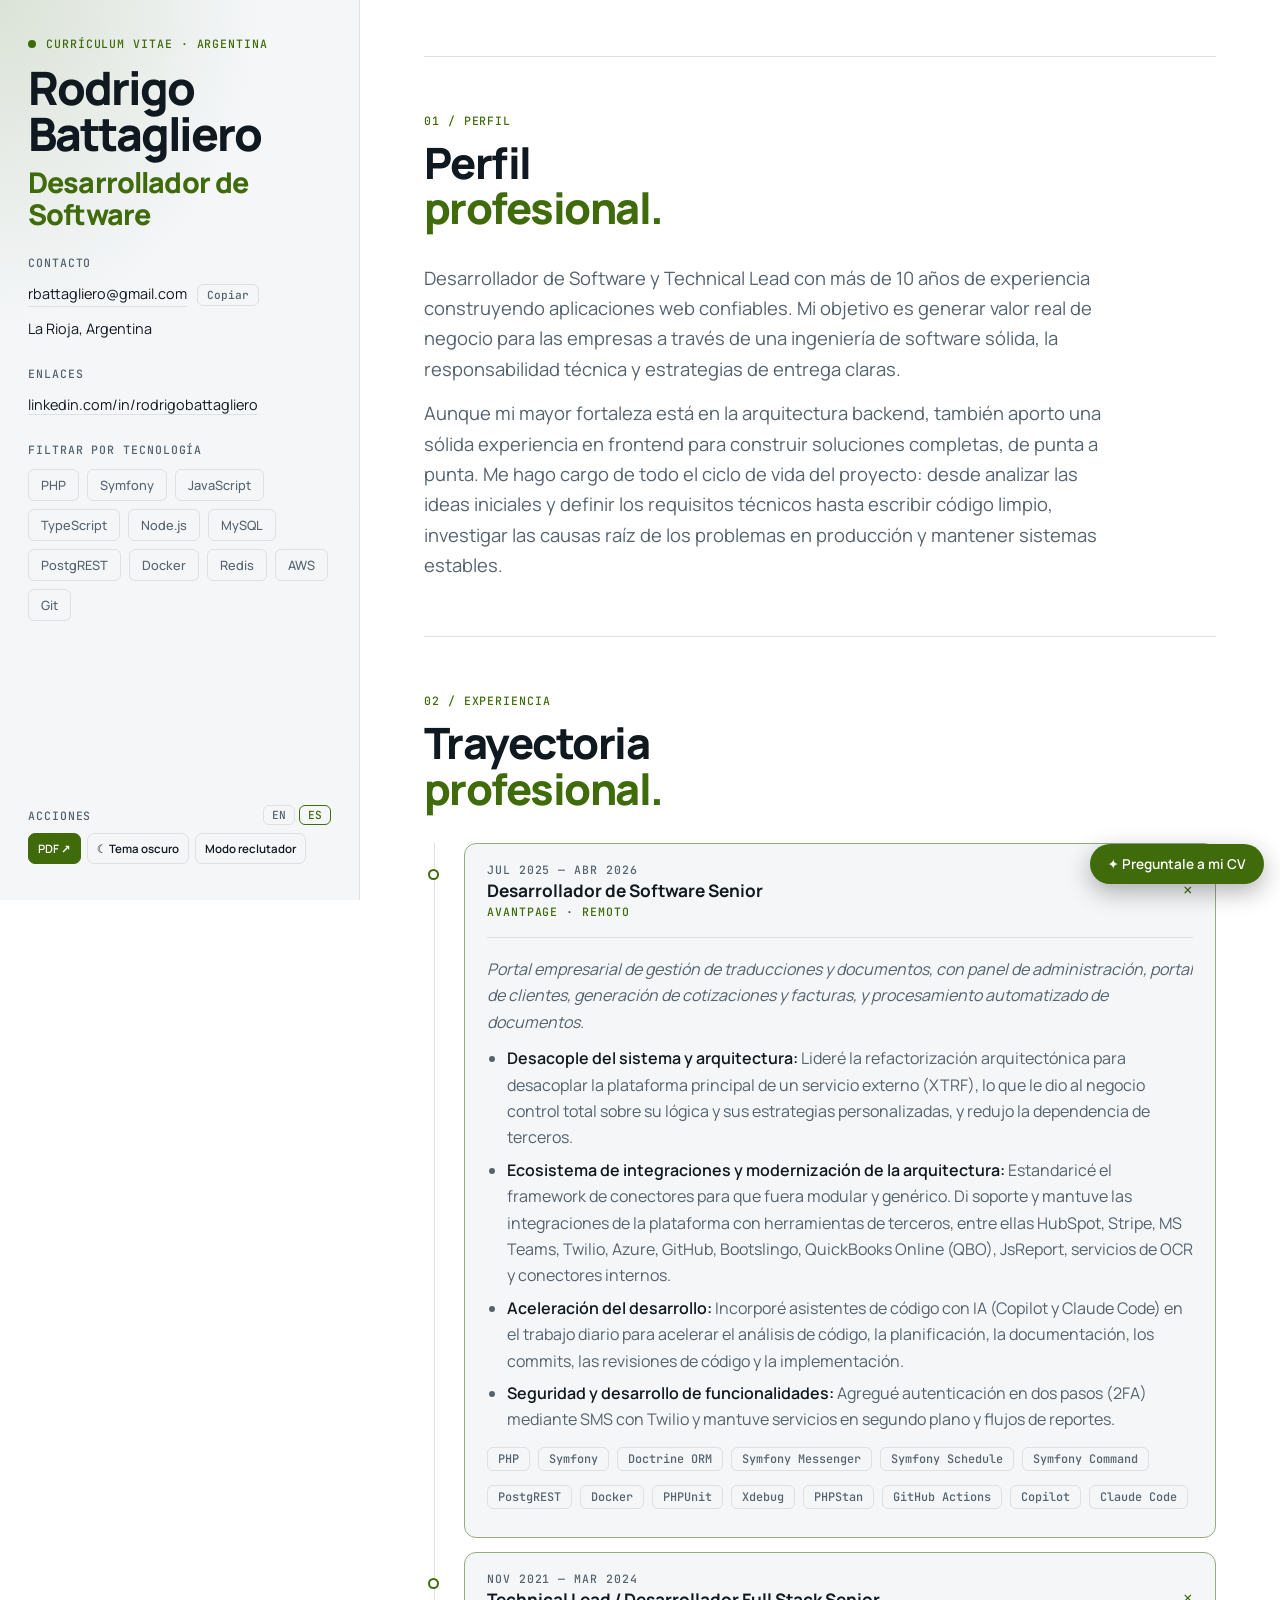
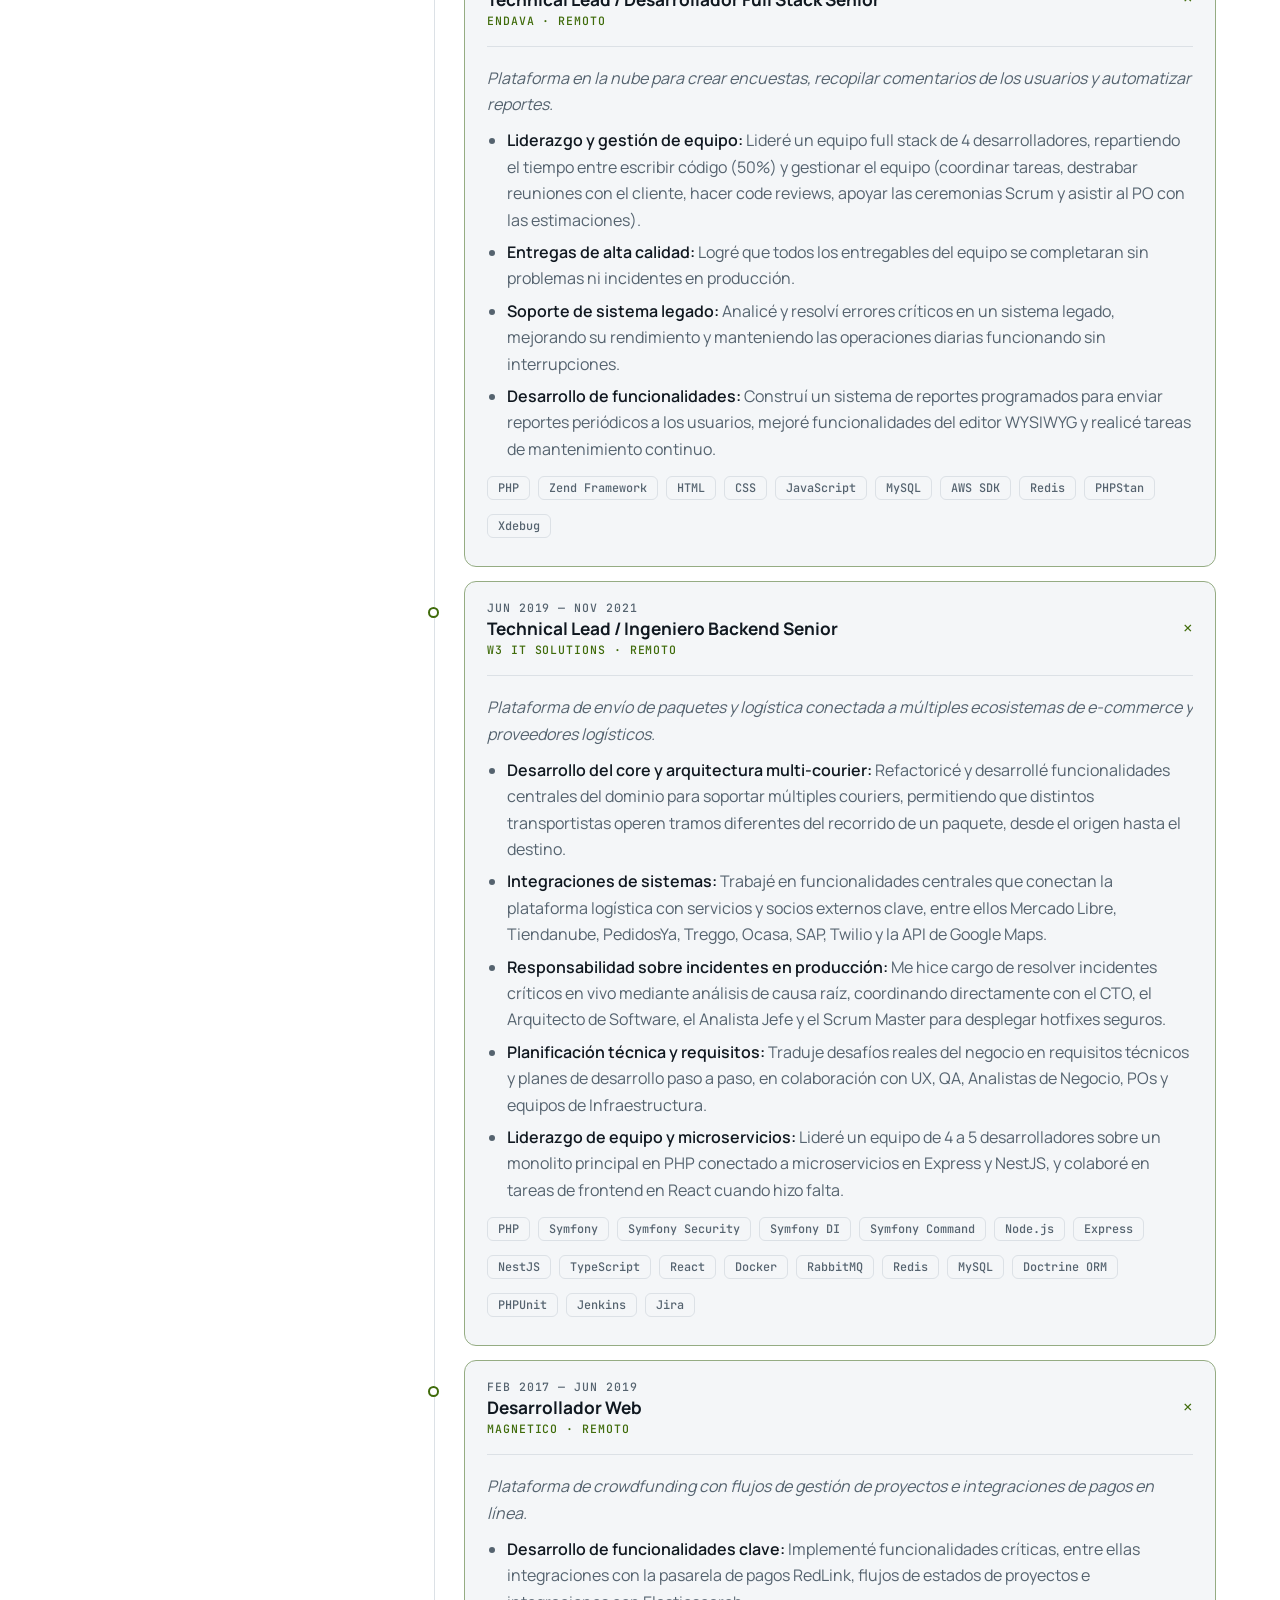
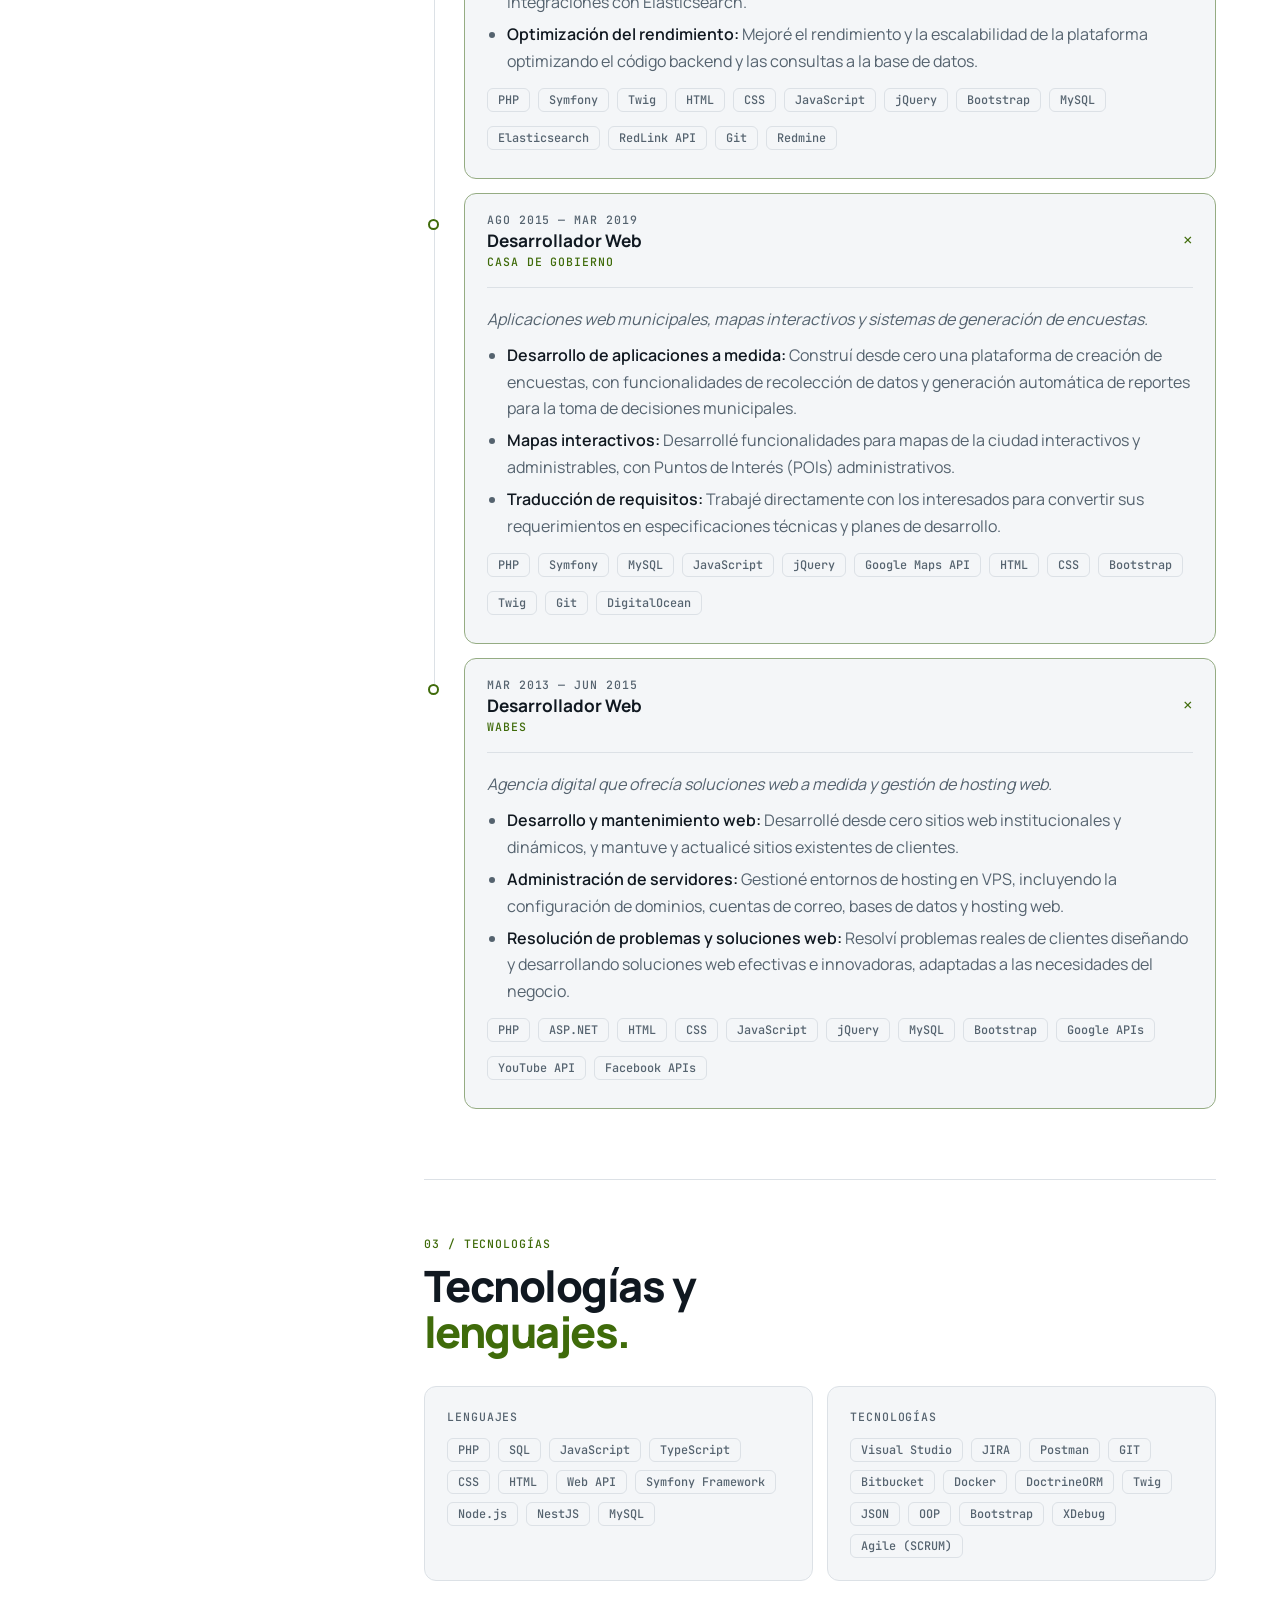
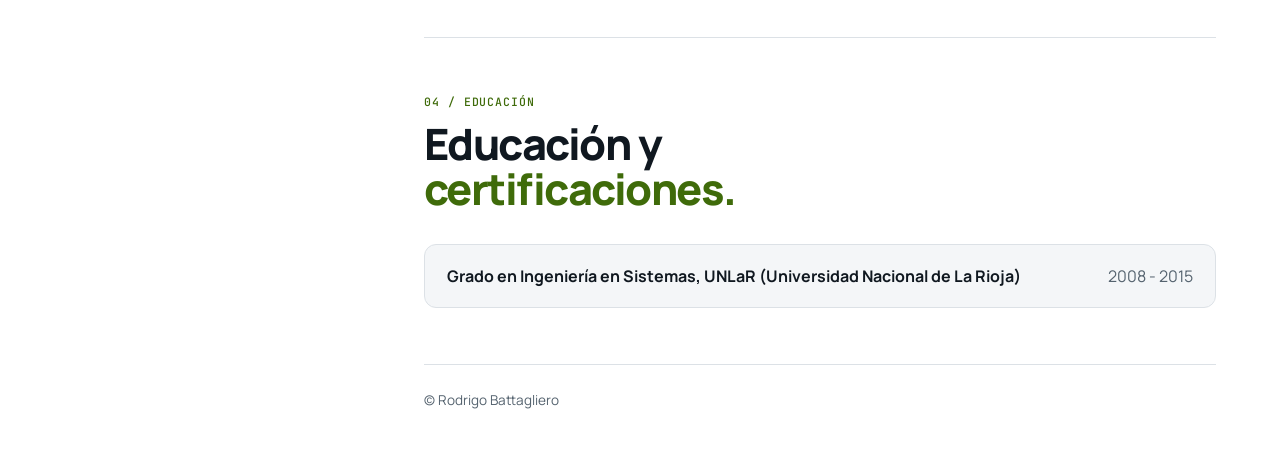
==== public/es/index.html @ 8eabfc1e "Initial commit" ====
<!DOCTYPE html>
<html lang="es">
<head>
<meta charset="utf-8">
<meta name="viewport" content="width=device-width, initial-scale=1, viewport-fit=cover">
<link rel="preconnect" href="https://fonts.googleapis.com">
<link href="https://fonts.googleapis.com/css2?family=JetBrains+Mono:wght@400;500&family=Manrope:wght@400;500;600;800&display=swap" rel="stylesheet">
<title>Rodrigo Battagliero · Desarrollador de Software (PHP / Symfony)</title>
<meta name="description" content="Rodrigo Battagliero, desarrollador de software de La Rioja, Argentina, con más de 10 años de experiencia en desarrollo web. PHP, Symfony, liderazgo técnico y metodologías ágiles.">
<meta name="keywords" content="Rodrigo Battagliero, desarrollador de software, technical lead, PHP, Symfony, Doctrine, Node.js, TypeScript, React, Docker, backend, desarrollo web, Scrum, La Rioja, Argentina, currículum, CV">
<meta name="author" content="Rodrigo Battagliero">
<meta name="robots" content="index, follow, max-snippet:-1, max-image-preview:large, max-video-preview:-1">
<meta name="theme-color" content="#0E161C">
<link rel="canonical" href="https://TU-DOMINIO/es/">
<link rel="alternate" hreflang="en" href="https://TU-DOMINIO/">
<link rel="alternate" hreflang="es" href="https://TU-DOMINIO/es/">
<link rel="alternate" hreflang="x-default" href="https://TU-DOMINIO/">
<meta property="og:type" content="profile">
<meta property="og:url" content="https://TU-DOMINIO/es/">
<meta property="og:title" content="Rodrigo Battagliero · Desarrollador de Software (PHP / Symfony)">
<meta property="og:description" content="Rodrigo Battagliero, desarrollador de software de La Rioja, Argentina, con más de 10 años de experiencia en desarrollo web. PHP, Symfony, liderazgo técnico y metodologías ágiles.">
<meta property="og:locale" content="es_AR">
<meta property="og:locale:alternate" content="en_US">
<meta property="profile:first_name" content="Rodrigo">
<meta property="profile:last_name" content="Battagliero">
<meta name="twitter:card" content="summary">
<meta name="twitter:title" content="Rodrigo Battagliero · Desarrollador de Software (PHP / Symfony)">
<meta name="twitter:description" content="Rodrigo Battagliero, desarrollador de software de La Rioja, Argentina, con más de 10 años de experiencia en desarrollo web. PHP, Symfony, liderazgo técnico y metodologías ágiles.">
<script type="application/ld+json">{"@context":"https://schema.org","@type":"ProfilePage","inLanguage":"es","mainEntity":{"@type":"Person","name":"Rodrigo Battagliero","givenName":"Rodrigo","familyName":"Battagliero","jobTitle":"Desarrollador de Software","description":"Desarrollador de Software y Technical Lead con más de 10 años de experiencia construyendo aplicaciones web confiables. Mi objetivo es generar valor real de negocio para las empresas a través de una ingeniería de software sólida, la responsabilidad técnica y estrategias de entrega claras.","email":"mailto:rbattagliero@gmail.com","address":{"@type":"PostalAddress","addressRegion":"La Rioja","addressCountry":"AR"},"sameAs":["https://linkedin.com/in/rodrigobattagliero"],"alumniOf":{"@type":"CollegeOrUniversity","name":"Universidad Nacional de La Rioja (UNLaR)"},"hasCredential":{"@type":"EducationalOccupationalCredential","name":"Grado en Ingeniería en Sistemas, UNLaR (Universidad Nacional de La Rioja)"},"knowsAbout":["PHP","Symfony","Doctrine ORM","Symfony Messenger","Symfony Schedule","Symfony Command","PostgREST","Docker","PHPUnit","Xdebug","PHPStan","GitHub Actions","Copilot","Claude Code","Zend Framework","HTML","CSS","JavaScript","MySQL","AWS SDK","Redis","Symfony Security","Symfony DI","Node.js","Express","NestJS","TypeScript","React","RabbitMQ","Jenkins","Jira","Twig","jQuery","Bootstrap","Elasticsearch","RedLink API","Git","Redmine","Google Maps API","DigitalOcean","ASP.NET","Google APIs","YouTube API","Facebook APIs","Technical leadership","Agile (Scrum)"]}}</script>
<script>try{var d=document.documentElement,t=localStorage.getItem("cv-theme");if(t==="light"||t==="dark")d.dataset.theme=t;if(localStorage.getItem("cv-view")==="recruiter")d.dataset.view="recruiter"}catch(e){}</script>
<link rel="stylesheet" href="../assets/styles.css">
</head>
<body>
<div class="layout">
<aside class="side">
<div><p class="eyebrow mono"><i></i>Currículum vitae · Argentina</p><h1>Rodrigo Battagliero <em>Desarrollador de Software</em></h1></div>
<div><h2 class="mono">Contacto</h2><ul class="contact"><li><a href="mailto:rbattagliero@gmail.com">rbattagliero@gmail.com</a><button class="copy" type="button" data-copy="rbattagliero@gmail.com" aria-label="Copiar dirección de correo">Copiar</button></li><li>La Rioja, Argentina</li></ul></div>
<div><h2 class="mono">Enlaces</h2><ul class="links"><li><a href="https://linkedin.com/in/rodrigobattagliero" target="_blank" rel="noopener noreferrer">linkedin.com/in/rodrigobattagliero</a></li></ul></div>
<div><h2 class="mono">Filtrar por tecnología</h2><ul class="chips"><li><button type="button" data-tech="PHP" aria-pressed="false">PHP</button></li><li><button type="button" data-tech="Symfony" aria-pressed="false">Symfony</button></li><li><button type="button" data-tech="JavaScript" aria-pressed="false">JavaScript</button></li><li><button type="button" data-tech="TypeScript" aria-pressed="false">TypeScript</button></li><li><button type="button" data-tech="Node.js" aria-pressed="false">Node.js</button></li><li><button type="button" data-tech="MySQL" aria-pressed="false">MySQL</button></li><li><button type="button" data-tech="PostgREST" aria-pressed="false">PostgREST</button></li><li><button type="button" data-tech="Docker" aria-pressed="false">Docker</button></li><li><button type="button" data-tech="Redis" aria-pressed="false">Redis</button></li><li><button type="button" data-tech="AWS" aria-pressed="false">AWS</button></li><li><button type="button" data-tech="Git" aria-pressed="false">Git</button></li></ul></div>
<div class="tools">
<div class="tools-head"><h2 class="mono">Acciones</h2><nav class="lang" aria-label="Idioma"><a href="../index.html" hreflang="en" lang="en">EN</a><a href="index.html" hreflang="es" lang="es" aria-current="page">ES</a></nav></div>
<button class="btn primary" type="button" aria-label="Imprimir o guardar como PDF" onclick="window.print()">PDF ↗</button>
<button class="btn" id="theme" type="button">☀ Tema claro</button>
<button class="btn" id="recruiter" type="button" aria-pressed="false">Modo reclutador</button>
</div>
</aside>
<main>
<p class="filterbar" id="filterbar" role="status" hidden></p>
<section class="sec" id="profile"><div class="sh"><p class="mono">01 / Perfil</p><h2 class="t">Perfil <em>profesional.</em></h2></div><p class="lead">Desarrollador de Software y Technical Lead con más de 10 años de experiencia construyendo aplicaciones web confiables. Mi objetivo es generar valor real de negocio para las empresas a través de una ingeniería de software sólida, la responsabilidad técnica y estrategias de entrega claras.</p><p class="lead">Aunque mi mayor fortaleza está en la arquitectura backend, también aporto una sólida experiencia en frontend para construir soluciones completas, de punta a punta. Me hago cargo de todo el ciclo de vida del proyecto: desde analizar las ideas iniciales y definir los requisitos técnicos hasta escribir código limpio, investigar las causas raíz de los problemas en producción y mantener sistemas estables.</p></section>
<section class="sec" id="experience"><div class="sh"><p class="mono">02 / Experiencia</p><h2 class="t">Trayectoria <em>profesional.</em></h2></div><div class="timeline">
<article class="job f open" data-tech="PHP,Symfony,Doctrine ORM,Symfony Messenger,Symfony Schedule,Symfony Command,PostgREST,Docker,PHPUnit,Xdebug,PHPStan,GitHub Actions,Copilot,Claude Code">
<div class="rail"></div>
<div class="jcard">
<div class="head"><span class="d mono">Jul 2025 — Abr 2026</span><h3 class="tt"><button type="button" class="toggle" aria-expanded="true" aria-controls="job-avantpage">Desarrollador de Software Senior</button></h3><span class="s mono"><span class="co"><a href="https://www.avantpage.com" target="_blank" rel="noopener noreferrer">AvantPage</a></span><span class="sep"> · </span><span class="lo">Remoto</span></span><span class="ic" aria-hidden="true">+</span></div>
<div class="detail" id="job-avantpage"><div>
<p class="ov">Portal empresarial de gestión de traducciones y documentos, con panel de administración, portal de clientes, generación de cotizaciones y facturas, y procesamiento automatizado de documentos.</p>
<ul><li><strong>Desacople del sistema y arquitectura:</strong> Lideré la refactorización arquitectónica para desacoplar la plataforma principal de un servicio externo (XTRF), lo que le dio al negocio control total sobre su lógica y sus estrategias personalizadas, y redujo la dependencia de terceros.</li><li><strong>Ecosistema de integraciones y modernización de la arquitectura:</strong> Estandaricé el framework de conectores para que fuera modular y genérico. Di soporte y mantuve las integraciones de la plataforma con herramientas de terceros, entre ellas HubSpot, Stripe, MS Teams, Twilio, Azure, GitHub, Bootslingo, QuickBooks Online (QBO), JsReport, servicios de OCR y conectores internos.</li><li><strong>Aceleración del desarrollo:</strong> Incorporé asistentes de código con IA (Copilot y Claude Code) en el trabajo diario para acelerar el análisis de código, la planificación, la documentación, los commits, las revisiones de código y la implementación.</li><li><strong>Seguridad y desarrollo de funcionalidades:</strong> Agregué autenticación en dos pasos (2FA) mediante SMS con Twilio y mantuve servicios en segundo plano y flujos de reportes.</li></ul>
<ul class="tags" data-label="Tecnologías:"><li>PHP</li><li>Symfony</li><li>Doctrine ORM</li><li>Symfony Messenger</li><li>Symfony Schedule</li><li>Symfony Command</li><li>PostgREST</li><li>Docker</li><li>PHPUnit</li><li>Xdebug</li><li>PHPStan</li><li>GitHub Actions</li><li>Copilot</li><li>Claude Code</li></ul>
</div></div>
</div>
</article>
<article class="job f open" data-tech="PHP,Zend Framework,HTML,CSS,JavaScript,MySQL,AWS,Redis,PHPStan,Xdebug">
<div class="rail"></div>
<div class="jcard">
<div class="head"><span class="d mono">Nov 2021 — Mar 2024</span><h3 class="tt"><button type="button" class="toggle" aria-expanded="true" aria-controls="job-endava">Technical Lead / Desarrollador Full Stack Senior</button></h3><span class="s mono"><span class="co"><a href="https://www.endava.com" target="_blank" rel="noopener noreferrer">Endava</a></span><span class="sep"> · </span><span class="lo">Remoto</span></span><span class="ic" aria-hidden="true">+</span></div>
<div class="detail" id="job-endava"><div>
<p class="ov">Plataforma en la nube para crear encuestas, recopilar comentarios de los usuarios y automatizar reportes.</p>
<ul><li><strong>Liderazgo y gestión de equipo:</strong> Lideré un equipo full stack de 4 desarrolladores, repartiendo el tiempo entre escribir código (50%) y gestionar el equipo (coordinar tareas, destrabar reuniones con el cliente, hacer code reviews, apoyar las ceremonias Scrum y asistir al PO con las estimaciones).</li><li><strong>Entregas de alta calidad:</strong> Logré que todos los entregables del equipo se completaran sin problemas ni incidentes en producción.</li><li><strong>Soporte de sistema legado:</strong> Analicé y resolví errores críticos en un sistema legado, mejorando su rendimiento y manteniendo las operaciones diarias funcionando sin interrupciones.</li><li><strong>Desarrollo de funcionalidades:</strong> Construí un sistema de reportes programados para enviar reportes periódicos a los usuarios, mejoré funcionalidades del editor WYSIWYG y realicé tareas de mantenimiento continuo.</li></ul>
<ul class="tags" data-label="Tecnologías:"><li>PHP</li><li>Zend Framework</li><li>HTML</li><li>CSS</li><li>JavaScript</li><li>MySQL</li><li>AWS SDK</li><li>Redis</li><li>PHPStan</li><li>Xdebug</li></ul>
</div></div>
</div>
</article>
<article class="job f open" data-tech="PHP,Symfony,Symfony Security,Symfony DI,Symfony Command,Node.js,Express,NestJS,TypeScript,React,Docker,RabbitMQ,Redis,MySQL,Doctrine ORM,PHPUnit,Jenkins,Jira">
<div class="rail"></div>
<div class="jcard">
<div class="head"><span class="d mono">Jun 2019 — Nov 2021</span><h3 class="tt"><button type="button" class="toggle" aria-expanded="true" aria-controls="job-w3">Technical Lead / Ingeniero Backend Senior</button></h3><span class="s mono"><span class="co"><a href="https://www.w3itsolutions.net" target="_blank" rel="noopener noreferrer">W3 IT Solutions</a></span><span class="sep"> · </span><span class="lo">Remoto</span></span><span class="ic" aria-hidden="true">+</span></div>
<div class="detail" id="job-w3"><div>
<p class="ov">Plataforma de envío de paquetes y logística conectada a múltiples ecosistemas de e-commerce y proveedores logísticos.</p>
<ul><li><strong>Desarrollo del core y arquitectura multi-courier:</strong> Refactoricé y desarrollé funcionalidades centrales del dominio para soportar múltiples couriers, permitiendo que distintos transportistas operen tramos diferentes del recorrido de un paquete, desde el origen hasta el destino.</li><li><strong>Integraciones de sistemas:</strong> Trabajé en funcionalidades centrales que conectan la plataforma logística con servicios y socios externos clave, entre ellos Mercado Libre, Tiendanube, PedidosYa, Treggo, Ocasa, SAP, Twilio y la API de Google Maps.</li><li><strong>Responsabilidad sobre incidentes en producción:</strong> Me hice cargo de resolver incidentes críticos en vivo mediante análisis de causa raíz, coordinando directamente con el CTO, el Arquitecto de Software, el Analista Jefe y el Scrum Master para desplegar hotfixes seguros.</li><li><strong>Planificación técnica y requisitos:</strong> Traduje desafíos reales del negocio en requisitos técnicos y planes de desarrollo paso a paso, en colaboración con UX, QA, Analistas de Negocio, POs y equipos de Infraestructura.</li><li><strong>Liderazgo de equipo y microservicios:</strong> Lideré un equipo de 4 a 5 desarrolladores sobre un monolito principal en PHP conectado a microservicios en Express y NestJS, y colaboré en tareas de frontend en React cuando hizo falta.</li></ul>
<ul class="tags" data-label="Tecnologías:"><li>PHP</li><li>Symfony</li><li>Symfony Security</li><li>Symfony DI</li><li>Symfony Command</li><li>Node.js</li><li>Express</li><li>NestJS</li><li>TypeScript</li><li>React</li><li>Docker</li><li>RabbitMQ</li><li>Redis</li><li>MySQL</li><li>Doctrine ORM</li><li>PHPUnit</li><li>Jenkins</li><li>Jira</li></ul>
</div></div>
</div>
</article>
<article class="job f open" data-tech="PHP,Symfony,Twig,HTML,CSS,JavaScript,jQuery,Bootstrap,MySQL,Elasticsearch,RedLink API,Git,Redmine">
<div class="rail"></div>
<div class="jcard">
<div class="head"><span class="d mono">Feb 2017 — Jun 2019</span><h3 class="tt"><button type="button" class="toggle" aria-expanded="true" aria-controls="job-magnetico">Desarrollador Web</button></h3><span class="s mono"><span class="co"><a href="https://www.magnetico.dev" target="_blank" rel="noopener noreferrer">Magnetico</a></span><span class="sep"> · </span><span class="lo">Remoto</span></span><span class="ic" aria-hidden="true">+</span></div>
<div class="detail" id="job-magnetico"><div>
<p class="ov">Plataforma de crowdfunding con flujos de gestión de proyectos e integraciones de pagos en línea.</p>
<ul><li><strong>Desarrollo de funcionalidades clave:</strong> Implementé funcionalidades críticas, entre ellas integraciones con la pasarela de pagos RedLink, flujos de estados de proyectos e integraciones con Elasticsearch.</li><li><strong>Optimización del rendimiento:</strong> Mejoré el rendimiento y la escalabilidad de la plataforma optimizando el código backend y las consultas a la base de datos.</li></ul>
<ul class="tags" data-label="Tecnologías:"><li>PHP</li><li>Symfony</li><li>Twig</li><li>HTML</li><li>CSS</li><li>JavaScript</li><li>jQuery</li><li>Bootstrap</li><li>MySQL</li><li>Elasticsearch</li><li>RedLink API</li><li>Git</li><li>Redmine</li></ul>
</div></div>
</div>
</article>
<article class="job f open" data-tech="PHP,Symfony,MySQL,JavaScript,jQuery,Google Maps API,HTML,CSS,Bootstrap,Twig,Git,DigitalOcean">
<div class="rail"></div>
<div class="jcard">
<div class="head"><span class="d mono">Ago 2015 — Mar 2019</span><h3 class="tt"><button type="button" class="toggle" aria-expanded="true" aria-controls="job-casa-de-gobierno">Desarrollador Web</button></h3><span class="s mono"><span class="co">Casa de Gobierno</span></span><span class="ic" aria-hidden="true">+</span></div>
<div class="detail" id="job-casa-de-gobierno"><div>
<p class="ov">Aplicaciones web municipales, mapas interactivos y sistemas de generación de encuestas.</p>
<ul><li><strong>Desarrollo de aplicaciones a medida:</strong> Construí desde cero una plataforma de creación de encuestas, con funcionalidades de recolección de datos y generación automática de reportes para la toma de decisiones municipales.</li><li><strong>Mapas interactivos:</strong> Desarrollé funcionalidades para mapas de la ciudad interactivos y administrables, con Puntos de Interés (POIs) administrativos.</li><li><strong>Traducción de requisitos:</strong> Trabajé directamente con los interesados para convertir sus requerimientos en especificaciones técnicas y planes de desarrollo.</li></ul>
<ul class="tags" data-label="Tecnologías:"><li>PHP</li><li>Symfony</li><li>MySQL</li><li>JavaScript</li><li>jQuery</li><li>Google Maps API</li><li>HTML</li><li>CSS</li><li>Bootstrap</li><li>Twig</li><li>Git</li><li>DigitalOcean</li></ul>
</div></div>
</div>
</article>
<article class="job f open" data-tech="PHP,ASP.NET,HTML,CSS,JavaScript,jQuery,MySQL,Bootstrap,Google APIs,YouTube API,Facebook APIs">
<div class="rail"></div>
<div class="jcard">
<div class="head"><span class="d mono">Mar 2013 — Jun 2015</span><h3 class="tt"><button type="button" class="toggle" aria-expanded="true" aria-controls="job-wabes">Desarrollador Web</button></h3><span class="s mono"><span class="co">Wabes</span></span><span class="ic" aria-hidden="true">+</span></div>
<div class="detail" id="job-wabes"><div>
<p class="ov">Agencia digital que ofrecía soluciones web a medida y gestión de hosting web.</p>
<ul><li><strong>Desarrollo y mantenimiento web:</strong> Desarrollé desde cero sitios web institucionales y dinámicos, y mantuve y actualicé sitios existentes de clientes.</li><li><strong>Administración de servidores:</strong> Gestioné entornos de hosting en VPS, incluyendo la configuración de dominios, cuentas de correo, bases de datos y hosting web.</li><li><strong>Resolución de problemas y soluciones web:</strong> Resolví problemas reales de clientes diseñando y desarrollando soluciones web efectivas e innovadoras, adaptadas a las necesidades del negocio.</li></ul>
<ul class="tags" data-label="Tecnologías:"><li>PHP</li><li>ASP.NET</li><li>HTML</li><li>CSS</li><li>JavaScript</li><li>jQuery</li><li>MySQL</li><li>Bootstrap</li><li>Google APIs</li><li>YouTube API</li><li>Facebook APIs</li></ul>
</div></div>
</div>
</article>
</div></section>
<section class="sec" id="technologies"><div class="sh"><p class="mono">03 / Tecnologías</p><h2 class="t">Tecnologías y <em>lenguajes.</em></h2></div><div class="grid3 grid3--auto"><div class="card"><p class="mono">Lenguajes</p><ul class="tags"><li>PHP</li><li>SQL</li><li>JavaScript</li><li>TypeScript</li><li>CSS</li><li>HTML</li><li>Web API</li><li>Symfony Framework</li><li>Node.js</li><li>NestJS</li><li>MySQL</li></ul></div><div class="card"><p class="mono">Tecnologías</p><ul class="tags"><li>Visual Studio</li><li>JIRA</li><li>Postman</li><li>GIT</li><li>Bitbucket</li><li>Docker</li><li>DoctrineORM</li><li>Twig</li><li>JSON</li><li>OOP</li><li>Bootstrap</li><li>XDebug</li><li>Agile (SCRUM)</li></ul></div></div></section>
<section class="sec" id="education"><div class="sh"><p class="mono">04 / Educación</p><h2 class="t">Educación y <em>certificaciones.</em></h2></div><div class="edu"><div class="card"><strong>Grado en Ingeniería en Sistemas, UNLaR (Universidad Nacional de La Rioja)</strong><span>2008 - 2015</span></div></div></section>
<footer>© Rodrigo Battagliero</footer>
</main>
</div>
<button id="chat-fab" class="chat-fab" type="button" aria-expanded="false" aria-controls="chat-panel">✦ Preguntale a mi CV</button>
<section id="chat-panel" class="chat-panel" hidden aria-label="Chat sobre el CV">
<header><span>Asistente del CV</span><button id="chat-close" type="button" aria-label="Cerrar chat">×</button></header>
<div id="chat-log" role="log" aria-live="polite"></div>
<form id="chat-form"><input id="chat-input" maxlength="500" autocomplete="off" placeholder="Escribí tu pregunta…" aria-label="Tu pregunta"><button type="submit">Enviar</button></form>
</section>
<script>window.I18N={"lang":"es","aliases":{"AWS SDK":"AWS"},"themeToLight":"☀ Tema claro","themeToDark":"☾ Tema oscuro","recruiterOn":"Modo reclutador","recruiterOff":"✎ Modo diseño","copied":"¡Copiado!","filtering":"Mostrando experiencia con {tech}","clearFilter":"Quitar filtro","chatGreeting":"Hola, soy el asistente del CV de Rodrigo. Preguntame por su experiencia, tecnologías o estudios.","chatError":"No pude responder ahora. Probá de nuevo más tarde o escribile a rbattagliero@gmail.com."};</script>
<script defer src="../assets/app.js"></script>
</body>
</html>
---- public/assets/styles.css ----
:root{--bg:#0E161C;--card:#15212A;--line:#26343F;--ink:#F4F7F9;--muted:#8DA0AE;--acc:#BEF264;--acc-ink:#10190A;
--sans:'Manrope',system-ui,-apple-system,'Segoe UI',sans-serif;--mono:'JetBrains Mono',ui-monospace,Consolas,monospace;
box-sizing:border-box;padding-top:env(safe-area-inset-top,0px);padding-bottom:env(safe-area-inset-bottom,0px)}
:root[data-theme="light"]{--bg:#fff;--card:#F4F6F8;--line:#DCE1E6;--ink:#101820;--muted:#55636F;--acc:#3F6B0A;--acc-ink:#fff}
@media print{:root{--bg:#fff;--card:#F4F6F8;--line:#DCE1E6;--ink:#101820;--muted:#55636F;--acc:#3F6B0A;--acc-ink:#fff}}
*,*::before,*::after{box-sizing:inherit}
html{scroll-padding-top:24px}
@media (prefers-reduced-motion:no-preference){html{scroll-behavior:smooth}}
body{margin:0;background:var(--bg);color:var(--ink);font:400 16px/1.65 var(--sans)}
a{color:inherit}
:focus-visible{outline:2px solid var(--acc);outline-offset:3px;border-radius:4px}
.mono{font:500 .72rem var(--mono);letter-spacing:.08em;text-transform:uppercase}
.layout{display:grid;grid-template-columns:360px 1fr;max-width:1320px;margin:0 auto;min-height:100vh}

/* Panel lateral */
.side{position:sticky;top:0;height:100vh;height:100dvh;overflow-y:auto;padding:clamp(20px,4vh,40px) 28px;background:var(--card);border-right:1px solid var(--line);display:flex;flex-direction:column;justify-content:center;gap:clamp(14px,2.8vh,28px)}
.logo{display:flex;align-items:center;gap:12px;font:800 .9rem var(--sans);letter-spacing:.12em}
.mark{display:grid;place-items:center;width:36px;height:36px;border:1px solid var(--acc);border-radius:8px;color:var(--acc);font:500 .8rem var(--mono)}
.eyebrow{display:flex;align-items:center;gap:10px;color:var(--acc);margin:0 0 14px}
.eyebrow i{width:8px;height:8px;border-radius:50%;background:var(--acc)}
h1{font:800 clamp(2rem,min(3.6vw,6vh),3.1rem)/1 var(--sans);letter-spacing:-.045em;margin:0}
h1 em{display:block;font-style:normal;color:var(--acc);font-size:.62em;line-height:1.1;margin-top:10px;letter-spacing:-.03em}
.side h2{color:var(--muted);margin:0 0 12px;font-weight:500}
.contact,.links{list-style:none;margin:0;padding:0;display:grid;gap:10px;font-size:.9rem}
.contact li{display:flex;align-items:center;gap:10px;flex-wrap:wrap}
.links a{text-decoration:none;border-bottom:1px solid var(--line)}.links a:hover{border-color:var(--acc);color:var(--acc)}
.copy{font:500 .7rem var(--mono);color:var(--muted);background:none;border:1px solid var(--line);border-radius:6px;padding:3px 9px;cursor:pointer}
.copy:hover{border-color:var(--acc);color:var(--ink)}.copy.ok{background:var(--acc);color:var(--acc-ink);border-color:var(--acc)}
.chips{display:flex;flex-wrap:wrap;gap:8px;list-style:none;margin:0;padding:0}
.chips button,.filters button{font:500 .8rem var(--sans);color:var(--muted);background:none;border:1px solid var(--line);border-radius:6px;padding:6px 12px;cursor:pointer}
.chips button:hover{color:var(--ink);border-color:var(--muted)}
.chips button[aria-pressed="true"]{border-color:var(--acc);color:var(--acc);background:color-mix(in srgb,var(--acc) 10%,transparent)}
.tools{margin-top:auto;display:flex;flex-wrap:wrap;gap:6px}
.btn{font:600 .72rem var(--sans);white-space:nowrap;color:var(--ink);background:transparent;border:1px solid var(--line);border-radius:7px;padding:7px 9px;cursor:pointer}
.btn:hover{border-color:var(--acc)}.btn.primary{background:var(--acc);color:var(--acc-ink);border-color:var(--acc)}

/* Contenido */
main{padding:56px clamp(24px,5vw,64px) 40px;min-width:0}
.sec{padding:56px 0;border-top:1px solid var(--line)}.sec:first-child{border-top:0;padding-top:0}
.sh{margin-bottom:32px}.sh .mono{color:var(--acc);margin:0 0 12px}
h2.t{font:800 clamp(1.9rem,3.5vw,2.7rem)/1.05 var(--sans);letter-spacing:-.035em;margin:0}
h2.t em{display:block;font-style:normal;color:var(--acc)}
.lead{font-size:1.15rem;max-width:62ch;margin:0;color:var(--muted)}
.grid3{display:grid;grid-template-columns:repeat(3,1fr);gap:14px;margin-top:28px}
.card{background:var(--card);border:1px solid var(--line);border-radius:12px;padding:22px}
.card .mono{color:var(--muted);margin:0}
.stat strong{display:block;font:800 2.8rem/1 var(--sans);color:var(--acc);margin:32px 0 10px;letter-spacing:-.03em}
.stat p:last-child{margin:0;color:var(--muted);font-size:.88rem}

.filterbar{position:sticky;top:calc(env(safe-area-inset-top,0px) + 12px);z-index:10;display:flex;gap:12px;align-items:center;justify-content:space-between;margin:0 0 24px;padding:10px 14px;background:color-mix(in srgb,var(--acc) 12%,var(--bg));border:1px solid color-mix(in srgb,var(--acc) 40%,var(--line));border-radius:8px;font-size:.9rem;box-shadow:0 8px 24px rgba(0,0,0,.25)}
.filterbar[hidden]{display:none}
.filterbar button{font:600 .8rem var(--sans);background:var(--acc);color:var(--acc-ink);border:0;border-radius:6px;padding:6px 12px;cursor:pointer}
.f.dim{opacity:.28}

/* Línea de tiempo */
.job{display:grid;grid-template-columns:20px 1fr;gap:0 20px;margin-bottom:14px}
.rail{position:relative}
.rail::before{content:"";position:absolute;left:50%;top:0;bottom:-14px;width:1px;background:var(--line)}
.rail::after{content:"";position:absolute;left:50%;top:26px;width:11px;height:11px;margin-left:-6px;border-radius:50%;background:var(--bg);border:2px solid var(--acc)}
.job:last-child .rail::before{bottom:auto;height:32px}
.jcard{background:var(--card);border:1px solid var(--line);border-radius:12px}
.job.open .jcard{border-color:color-mix(in srgb,var(--acc) 45%,var(--line))}
.job h3{margin:0;font:inherit}
.head{width:100%;display:grid;grid-template-columns:1fr auto;gap:2px 16px;align-items:center;text-align:left;background:none;border:0;color:inherit;font:inherit;padding:18px 22px;cursor:pointer}
.head .d{grid-column:1;color:var(--muted)}
.head .tt{grid-column:1;font:700 1.08rem var(--sans)}
.head .s{grid-column:1;color:var(--acc)}
.head .ic{grid-column:2;grid-row:1/4;color:var(--acc);font-size:1.2rem;transition:transform .25s}
.job.open .ic{transform:rotate(45deg)}
.detail{display:grid;grid-template-rows:0fr;transition:grid-template-rows .3s ease}
.detail>div{overflow:hidden;min-height:0}
.job.open .detail{grid-template-rows:1fr}
.job.open .detail>div{border-top:1px solid var(--line);margin:0 22px;padding:18px 0 22px}
.detail p{margin:0 0 10px;color:var(--muted)}.detail ul:not(.tags){margin:0;padding-left:20px;color:var(--muted)}
.detail .metric{border-left:3px solid var(--acc);padding-left:12px;color:var(--ink);margin-top:14px}
.tags{display:flex;flex-wrap:wrap;gap:8px;list-style:none;padding:0;margin:14px 0 0}
.tags li{font:500 .74rem var(--mono);border:1px solid var(--line);border-radius:6px;padding:3px 10px;color:var(--muted)}
.tags li.on{border-color:var(--acc);color:var(--acc)}

.projects{display:grid;grid-template-columns:repeat(auto-fit,minmax(260px,1fr));gap:14px}
.project h3{font:700 1.08rem var(--sans);margin:0 0 6px}.project p{margin:0;color:var(--muted);font-size:.93rem}
.project a{display:inline-block;margin-top:14px;color:var(--acc);font-weight:600;font-size:.88rem}
.project.hit,.job.hit .jcard{border-color:var(--acc)}
.kh{color:var(--acc);margin:16px 0 6px!important}
.detail li{margin-bottom:6px}.detail li strong{color:var(--ink);font-weight:600}
.edu{display:grid;gap:12px}
.edu .card{display:flex;flex-wrap:wrap;justify-content:space-between;gap:4px 16px;padding:18px 22px}
.edu span{color:var(--muted)}
footer{color:var(--muted);font-size:.85rem;padding-top:24px;border-top:1px solid var(--line)}

.side{background:radial-gradient(120% 60% at 0% 0%,color-mix(in srgb,var(--acc) 14%,var(--card)),var(--card) 60%)}
:root:not([data-view]) .project{transition:transform .2s,border-color .2s}
:root:not([data-view]) .project:hover{transform:translateY(-4px);border-color:var(--acc)}
@media (prefers-reduced-motion:no-preference){
  :root:not([data-view]) .side>*,:root:not([data-view]) main>section{animation:in .6s cubic-bezier(.2,.7,.2,1) both}
  @keyframes in{from{opacity:0;transform:translateY(14px)}to{opacity:1;transform:none}}
}
@media (prefers-reduced-motion:reduce){.detail,.ic{transition:none}}
[data-view="recruiter"]:not([data-filtering]) .detail{grid-template-rows:1fr}

@media (min-width:901px) and (max-height:780px){.chips button{padding:4px 9px;font-size:.75rem}.side h2{margin-bottom:8px}.tools{margin-top:0}}
@media (max-width:900px){
  .layout{grid-template-columns:1fr}
  .side{position:static;height:auto;border-right:0;border-bottom:1px solid var(--line);padding:32px 24px}
  .tools{margin-top:0}.grid3{grid-template-columns:1fr}
}
[data-view="recruiter"] main{--bg:#fff;--card:#fff;--line:#D5DEC4;--ink:#111827;--muted:#475569;--acc:#3F6B0A;--acc-ink:#fff;--sans:Arial,Helvetica,sans-serif;--mono:Arial,Helvetica,sans-serif;background:#fff;color:#111827;font:13px/1.45 Arial,Helvetica,sans-serif;padding:20px 32px}
[data-view="recruiter"] .side div:has(>.chips){display:none}
.tools h2{flex-basis:100%;margin:0 0 2px}
[data-view="recruiter"] main .mono{font:inherit;letter-spacing:0;text-transform:none}
[data-view="recruiter"] main .rail,[data-view="recruiter"] main .ic,[data-view="recruiter"] main .sh .mono,[data-view="recruiter"] main .filterbar{display:none!important}
[data-view="recruiter"] main .sec{padding:12px 0;border-top:1px solid var(--line)}
[data-view="recruiter"] main .sec:first-child{border-top:0;padding-top:0}
[data-view="recruiter"] main .sh{margin:0 0 8px}
[data-view="recruiter"] main h2.t{font:700 .95rem var(--sans);letter-spacing:.04em;text-transform:uppercase;color:var(--acc);background:#F1F7E4;border-left:4px solid var(--acc);padding:4px 10px}
[data-view="recruiter"] main h2.t em{display:inline;color:inherit}
[data-view="recruiter"] main .lead{font-size:inherit;color:var(--ink);max-width:none}
[data-view="recruiter"] main .job{grid-template-columns:1fr;margin-bottom:12px}
[data-view="recruiter"] main .jcard,[data-view="recruiter"] main .card{background:none;border:0;border-radius:0;padding:0}
[data-view="recruiter"] main .head{display:flex;flex-wrap:wrap;gap:0 10px;align-items:baseline;padding:0;cursor:default}
[data-view="recruiter"] main .head .tt{order:1;font:700 1rem var(--sans);color:var(--ink)}
[data-view="recruiter"] main .head .s{order:2;color:var(--acc);font-weight:600}
[data-view="recruiter"] main .head .d{order:3;margin-left:auto;color:var(--muted);font-style:italic}
:root[data-view="recruiter"] main .job .detail>div{border:0;margin:0;padding:2px 0 0}
[data-view="recruiter"] main .detail p,[data-view="recruiter"] main .detail ul:not(.tags){color:var(--ink);margin-bottom:2px}
[data-view="recruiter"] main .detail ul:not(.tags){padding-left:18px}
[data-view="recruiter"] main .detail li{margin:0}
[data-view="recruiter"] main .kh{margin:6px 0 2px!important;font-weight:700;color:var(--acc)}
[data-view="recruiter"] main .tags{display:block;margin:4px 0 0}
[data-view="recruiter"] main .tags li{display:inline;border:0;padding:0;font:inherit;color:var(--ink)}
[data-view="recruiter"] main .tags li{white-space:nowrap}
[data-view="recruiter"] main .tags li:not(:last-child)::after{content:", ";white-space:normal}
[data-view="recruiter"] main .detail .tags::before{content:attr(data-label) " ";font-weight:700;color:var(--acc)}
[data-view="recruiter"] main .card>.mono{font-weight:700;color:var(--acc)}
[data-view="recruiter"] main .grid3{gap:6px;margin-top:0}
[data-view="recruiter"] main .edu{gap:4px}
@media print{
  .tools,.copy,.filterbar,.ic,.chips{display:none}
  .layout{display:block}.side{position:static;height:auto}
  .detail{grid-template-rows:1fr}.detail>div{border-top:1px solid var(--line);margin:0 22px;padding:18px 0 22px}
  .sec,.job{break-inside:avoid}
  body{-webkit-print-color-adjust:exact;print-color-adjust:exact}
}


.chat-fab{position:fixed;right:16px;bottom:calc(16px + env(safe-area-inset-bottom,0px));z-index:30;font:600 .85rem var(--sans);background:var(--acc);color:var(--acc-ink);border:0;border-radius:999px;padding:11px 18px;cursor:pointer;box-shadow:0 8px 24px rgba(0,0,0,.3)}
.chat-panel{position:fixed;right:16px;bottom:calc(68px + env(safe-area-inset-bottom,0px));z-index:30;width:min(360px,calc(100vw - 32px));height:min(460px,70vh);display:flex;flex-direction:column;background:var(--card);border:1px solid var(--line);border-radius:14px;box-shadow:0 20px 50px rgba(0,0,0,.35);overflow:hidden;color:var(--ink);font:400 .9rem/1.45 var(--sans)}
.chat-panel[hidden]{display:none}
.chat-panel header{display:flex;justify-content:space-between;align-items:center;padding:12px 16px;border-bottom:1px solid var(--line);font-weight:700}
.chat-panel header button{background:none;border:0;color:var(--muted);font-size:1.2rem;cursor:pointer}
#chat-log{flex:1;overflow-y:auto;padding:14px;display:flex;flex-direction:column;gap:8px}
.chat-panel .m{max-width:88%;padding:8px 12px;border-radius:12px;white-space:pre-wrap;overflow-wrap:anywhere}
.chat-panel .m.bot{align-self:flex-start;background:color-mix(in srgb,var(--ink) 8%,var(--card))}
.chat-panel .m.user{align-self:flex-end;background:var(--acc);color:var(--acc-ink)}
#chat-form{display:flex;gap:8px;padding:10px;border-top:1px solid var(--line)}
#chat-input{flex:1;min-width:0;font:inherit;color:var(--ink);background:var(--bg);border:1px solid var(--line);border-radius:8px;padding:8px 10px}
#chat-form button{font:600 .85rem var(--sans);background:var(--acc);color:var(--acc-ink);border:0;border-radius:8px;padding:8px 14px;cursor:pointer}
@media print{.chat-fab,.chat-panel{display:none!important}}

.tools-head{flex-basis:100%;display:flex;justify-content:space-between;align-items:center;margin-bottom:2px}
.tools-head h2{flex-basis:auto;margin:0}
.lang{display:flex;gap:4px}
.lang a{font:500 .7rem var(--mono);padding:2px 8px;border:1px solid var(--line);border-radius:6px;color:var(--muted);text-decoration:none}
.lang a:hover{border-color:var(--acc);color:var(--ink)}
.lang a[aria-current]{border-color:var(--acc);color:var(--acc)}

.lead+.lead{margin-top:14px}
.detail .ov{font-style:italic}

/* Tecnologías y lenguajes: cada bloque ocupa la mitad del ancho */
.grid3--auto{grid-template-columns:repeat(2,minmax(0,1fr))}
@media (max-width:900px){.grid3--auto{grid-template-columns:1fr}}

/* PDF / impresión: siempre en modo reclutador (lo activa app.js) con encabezado compacto */
@page{size:A4;margin:0}
@media print{
  html,body{background:#fff!important}
  body{font-size:10pt;-webkit-print-color-adjust:exact;print-color-adjust:exact}
  .layout{display:block;max-width:none;min-height:0;padding:12mm 14mm;box-decoration-break:clone;-webkit-box-decoration-break:clone}
  .side{position:static;height:auto;overflow:visible;display:grid;grid-template-columns:1fr auto 1fr;align-items:center;gap:0 14px;padding:0 0 8px;background:none!important;border:0;border-bottom:2px solid var(--acc);color:var(--ink)}
  .side>div:nth-child(1){grid-column:2;grid-row:1;text-align:center}
  .side>div:nth-child(2){grid-column:1;grid-row:1}
  .side>div:nth-child(3){grid-column:3;grid-row:1;text-align:right}
  .side>div:nth-child(n+4),.side h2,.eyebrow,.copy,.chat-fab,.chat-panel,.filterbar,.ic,footer{display:none!important}
  .side h1{font-size:22pt;line-height:1.05;margin:0;white-space:nowrap}
  .side h1 em{display:block;font-size:10pt;font-weight:500;margin:3px 0 0}
  .contact,.links{display:block;font-size:9pt;line-height:1.45}
  .contact li{display:block}
  .links a{border:0;color:var(--ink);text-decoration:none}
  :root[data-view="recruiter"] main{padding:8px 0 0;font-size:9.5pt;line-height:1.4}
  :root[data-view="recruiter"] main .sec{padding:8px 0;break-inside:auto}
  :root[data-view="recruiter"] main h2.t{font-size:10pt;break-after:avoid}
  :root[data-view="recruiter"] main .job{break-inside:auto;margin-bottom:8px}
  :root[data-view="recruiter"] main .job h3{break-after:avoid}
  :root[data-view="recruiter"] main .sh{break-after:avoid}
  :root[data-view="recruiter"] main .detail{display:block}
  :root[data-view="recruiter"] main .detail>div{overflow:visible}
  :root[data-view="recruiter"] main .detail li{break-inside:avoid}
  :root[data-view="recruiter"] main .head{display:grid;grid-template-columns:1fr auto 1fr;gap:0 10px;align-items:start}
  :root[data-view="recruiter"] main .head .tt{grid-column:1;grid-row:1;font-size:10pt}
  :root[data-view="recruiter"] main .head .s{grid-column:2;grid-row:1;text-align:center;color:var(--ink);font-weight:400}
  :root[data-view="recruiter"] main .head .s .co{display:block;font-weight:700}
  :root[data-view="recruiter"] main .head .s .lo{display:block}
  :root[data-view="recruiter"] main .head .s .sep{display:none}
  :root[data-view="recruiter"] main .head .d{grid-column:3;grid-row:1;text-align:right;font-weight:700;font-style:normal;color:var(--ink);margin:0}
}

/* Cabecera de cada puesto: el botón cubre toda la cabecera y el enlace de la empresa queda por encima */
.head{position:relative}
.toggle{background:none;border:0;padding:0;margin:0;color:inherit;font:inherit;text-align:left;cursor:pointer}
.toggle::after{content:"";position:absolute;inset:0}
.toggle:focus-visible{outline:none}
.toggle:focus-visible::after{outline:2px solid var(--acc);outline-offset:-2px;border-radius:12px}
.s a{position:relative;z-index:1;color:inherit;text-decoration:none;border-bottom:1px solid transparent}
.s a:hover,.s a:focus-visible{border-bottom-color:currentColor}
.contact a{text-decoration:none;border-bottom:1px solid var(--line)}
.contact a:hover{border-bottom-color:var(--acc);color:var(--acc)}
[data-view="recruiter"] .toggle{cursor:default}
@media print{.toggle::after{display:none}.s a,.contact a{border:0;color:inherit;text-decoration:none}}
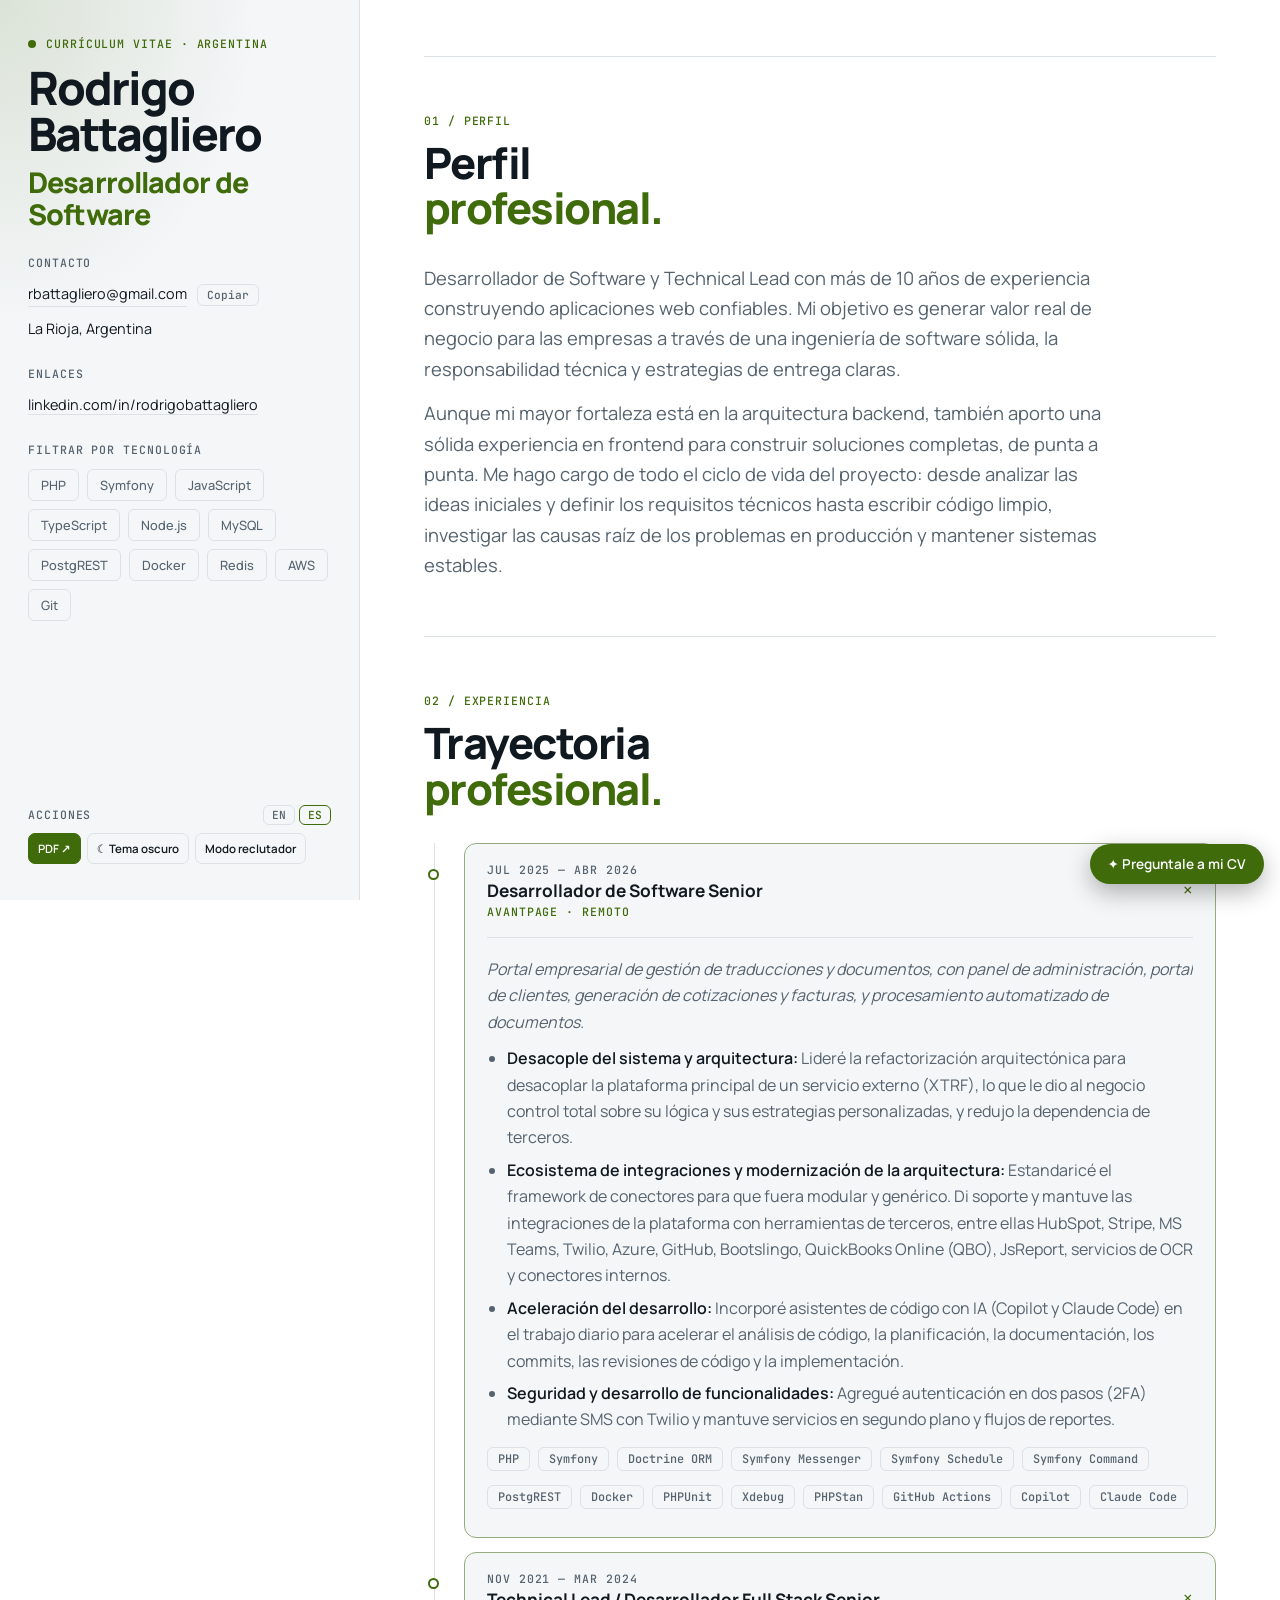
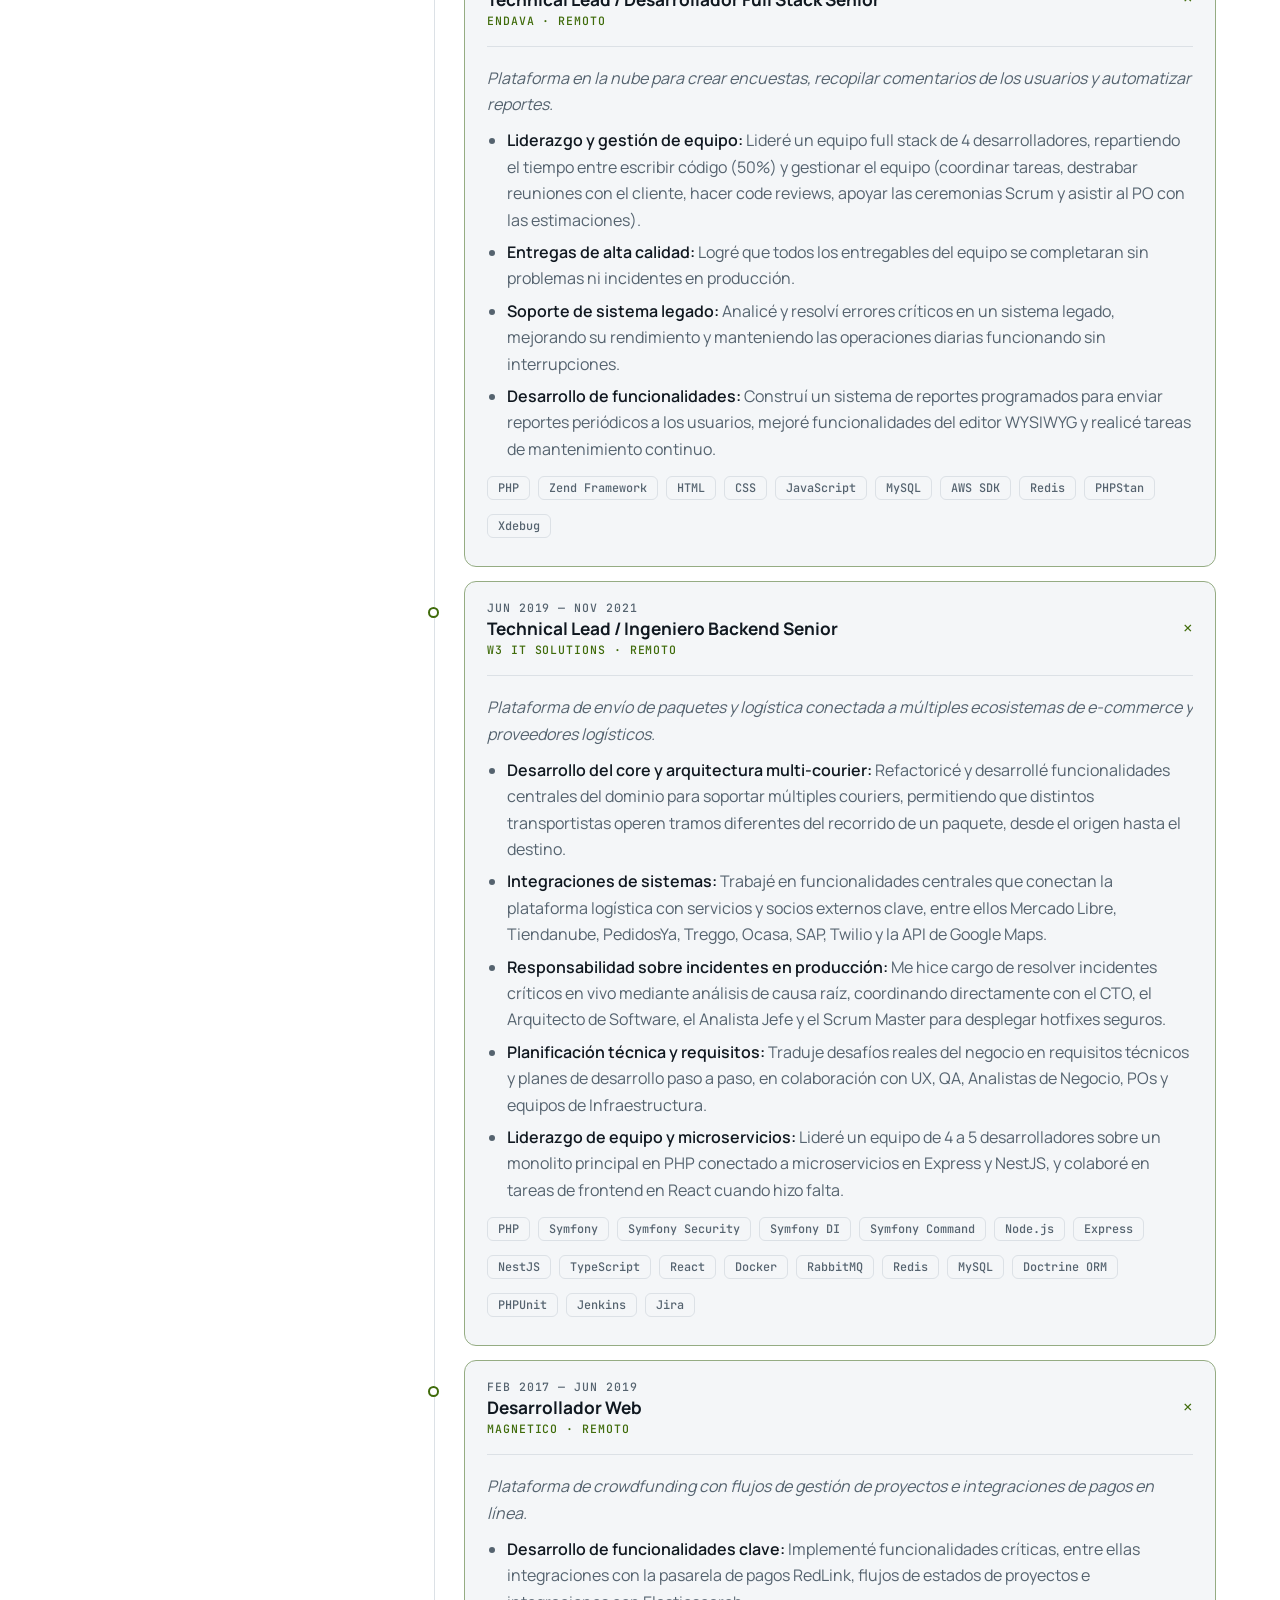
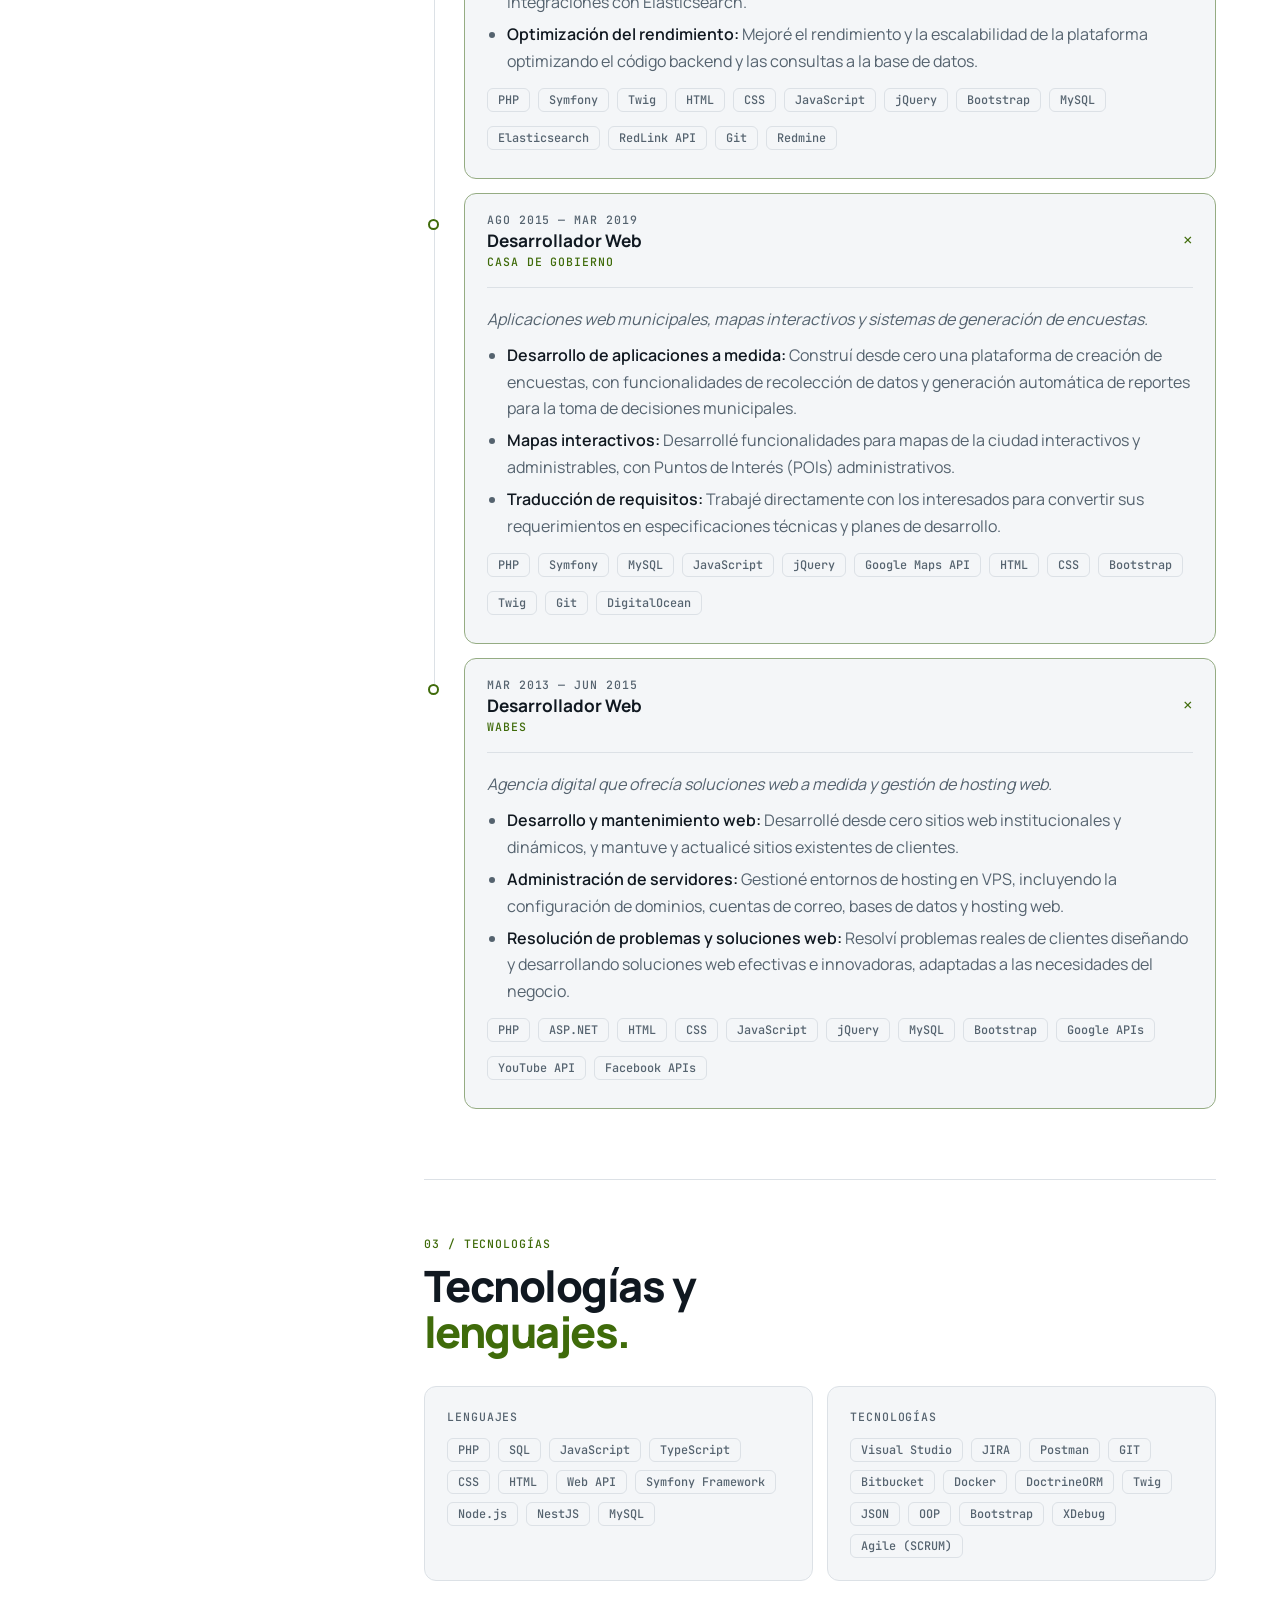
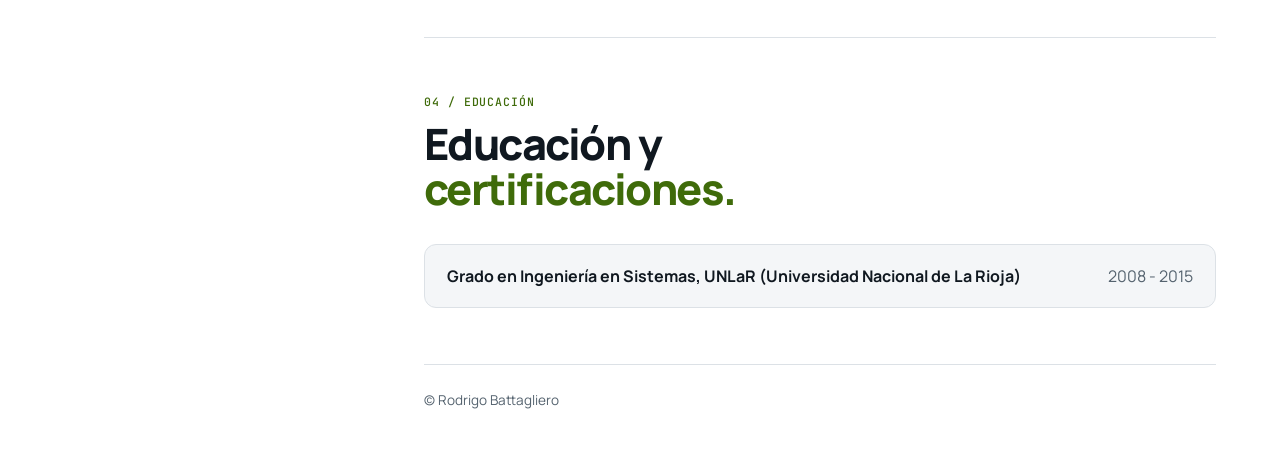
==== commit 3e44372f: "Add domain name" ====
--- a/public/es/index.html
+++ b/public/es/index.html
@@ -1,132 +1,909 @@
-<!DOCTYPE html>
+<!doctype html>
 <html lang="es">
-<head>
-<meta charset="utf-8">
-<meta name="viewport" content="width=device-width, initial-scale=1, viewport-fit=cover">
-<link rel="preconnect" href="https://fonts.googleapis.com">
-<link href="https://fonts.googleapis.com/css2?family=JetBrains+Mono:wght@400;500&family=Manrope:wght@400;500;600;800&display=swap" rel="stylesheet">
-<title>Rodrigo Battagliero · Desarrollador de Software (PHP / Symfony)</title>
-<meta name="description" content="Rodrigo Battagliero, desarrollador de software de La Rioja, Argentina, con más de 10 años de experiencia en desarrollo web. PHP, Symfony, liderazgo técnico y metodologías ágiles.">
-<meta name="keywords" content="Rodrigo Battagliero, desarrollador de software, technical lead, PHP, Symfony, Doctrine, Node.js, TypeScript, React, Docker, backend, desarrollo web, Scrum, La Rioja, Argentina, currículum, CV">
-<meta name="author" content="Rodrigo Battagliero">
-<meta name="robots" content="index, follow, max-snippet:-1, max-image-preview:large, max-video-preview:-1">
-<meta name="theme-color" content="#0E161C">
-<link rel="canonical" href="https://TU-DOMINIO/es/">
-<link rel="alternate" hreflang="en" href="https://TU-DOMINIO/">
-<link rel="alternate" hreflang="es" href="https://TU-DOMINIO/es/">
-<link rel="alternate" hreflang="x-default" href="https://TU-DOMINIO/">
-<meta property="og:type" content="profile">
-<meta property="og:url" content="https://TU-DOMINIO/es/">
-<meta property="og:title" content="Rodrigo Battagliero · Desarrollador de Software (PHP / Symfony)">
-<meta property="og:description" content="Rodrigo Battagliero, desarrollador de software de La Rioja, Argentina, con más de 10 años de experiencia en desarrollo web. PHP, Symfony, liderazgo técnico y metodologías ágiles.">
-<meta property="og:locale" content="es_AR">
-<meta property="og:locale:alternate" content="en_US">
-<meta property="profile:first_name" content="Rodrigo">
-<meta property="profile:last_name" content="Battagliero">
-<meta name="twitter:card" content="summary">
-<meta name="twitter:title" content="Rodrigo Battagliero · Desarrollador de Software (PHP / Symfony)">
-<meta name="twitter:description" content="Rodrigo Battagliero, desarrollador de software de La Rioja, Argentina, con más de 10 años de experiencia en desarrollo web. PHP, Symfony, liderazgo técnico y metodologías ágiles.">
-<script type="application/ld+json">{"@context":"https://schema.org","@type":"ProfilePage","inLanguage":"es","mainEntity":{"@type":"Person","name":"Rodrigo Battagliero","givenName":"Rodrigo","familyName":"Battagliero","jobTitle":"Desarrollador de Software","description":"Desarrollador de Software y Technical Lead con más de 10 años de experiencia construyendo aplicaciones web confiables. Mi objetivo es generar valor real de negocio para las empresas a través de una ingeniería de software sólida, la responsabilidad técnica y estrategias de entrega claras.","email":"mailto:rbattagliero@gmail.com","address":{"@type":"PostalAddress","addressRegion":"La Rioja","addressCountry":"AR"},"sameAs":["https://linkedin.com/in/rodrigobattagliero"],"alumniOf":{"@type":"CollegeOrUniversity","name":"Universidad Nacional de La Rioja (UNLaR)"},"hasCredential":{"@type":"EducationalOccupationalCredential","name":"Grado en Ingeniería en Sistemas, UNLaR (Universidad Nacional de La Rioja)"},"knowsAbout":["PHP","Symfony","Doctrine ORM","Symfony Messenger","Symfony Schedule","Symfony Command","PostgREST","Docker","PHPUnit","Xdebug","PHPStan","GitHub Actions","Copilot","Claude Code","Zend Framework","HTML","CSS","JavaScript","MySQL","AWS SDK","Redis","Symfony Security","Symfony DI","Node.js","Express","NestJS","TypeScript","React","RabbitMQ","Jenkins","Jira","Twig","jQuery","Bootstrap","Elasticsearch","RedLink API","Git","Redmine","Google Maps API","DigitalOcean","ASP.NET","Google APIs","YouTube API","Facebook APIs","Technical leadership","Agile (Scrum)"]}}</script>
-<script>try{var d=document.documentElement,t=localStorage.getItem("cv-theme");if(t==="light"||t==="dark")d.dataset.theme=t;if(localStorage.getItem("cv-view")==="recruiter")d.dataset.view="recruiter"}catch(e){}</script>
-<link rel="stylesheet" href="../assets/styles.css">
-</head>
-<body>
-<div class="layout">
-<aside class="side">
-<div><p class="eyebrow mono"><i></i>Currículum vitae · Argentina</p><h1>Rodrigo Battagliero <em>Desarrollador de Software</em></h1></div>
-<div><h2 class="mono">Contacto</h2><ul class="contact"><li><a href="mailto:rbattagliero@gmail.com">rbattagliero@gmail.com</a><button class="copy" type="button" data-copy="rbattagliero@gmail.com" aria-label="Copiar dirección de correo">Copiar</button></li><li>La Rioja, Argentina</li></ul></div>
-<div><h2 class="mono">Enlaces</h2><ul class="links"><li><a href="https://linkedin.com/in/rodrigobattagliero" target="_blank" rel="noopener noreferrer">linkedin.com/in/rodrigobattagliero</a></li></ul></div>
-<div><h2 class="mono">Filtrar por tecnología</h2><ul class="chips"><li><button type="button" data-tech="PHP" aria-pressed="false">PHP</button></li><li><button type="button" data-tech="Symfony" aria-pressed="false">Symfony</button></li><li><button type="button" data-tech="JavaScript" aria-pressed="false">JavaScript</button></li><li><button type="button" data-tech="TypeScript" aria-pressed="false">TypeScript</button></li><li><button type="button" data-tech="Node.js" aria-pressed="false">Node.js</button></li><li><button type="button" data-tech="MySQL" aria-pressed="false">MySQL</button></li><li><button type="button" data-tech="PostgREST" aria-pressed="false">PostgREST</button></li><li><button type="button" data-tech="Docker" aria-pressed="false">Docker</button></li><li><button type="button" data-tech="Redis" aria-pressed="false">Redis</button></li><li><button type="button" data-tech="AWS" aria-pressed="false">AWS</button></li><li><button type="button" data-tech="Git" aria-pressed="false">Git</button></li></ul></div>
-<div class="tools">
-<div class="tools-head"><h2 class="mono">Acciones</h2><nav class="lang" aria-label="Idioma"><a href="../index.html" hreflang="en" lang="en">EN</a><a href="index.html" hreflang="es" lang="es" aria-current="page">ES</a></nav></div>
-<button class="btn primary" type="button" aria-label="Imprimir o guardar como PDF" onclick="window.print()">PDF ↗</button>
-<button class="btn" id="theme" type="button">☀ Tema claro</button>
-<button class="btn" id="recruiter" type="button" aria-pressed="false">Modo reclutador</button>
-</div>
-</aside>
-<main>
-<p class="filterbar" id="filterbar" role="status" hidden></p>
-<section class="sec" id="profile"><div class="sh"><p class="mono">01 / Perfil</p><h2 class="t">Perfil <em>profesional.</em></h2></div><p class="lead">Desarrollador de Software y Technical Lead con más de 10 años de experiencia construyendo aplicaciones web confiables. Mi objetivo es generar valor real de negocio para las empresas a través de una ingeniería de software sólida, la responsabilidad técnica y estrategias de entrega claras.</p><p class="lead">Aunque mi mayor fortaleza está en la arquitectura backend, también aporto una sólida experiencia en frontend para construir soluciones completas, de punta a punta. Me hago cargo de todo el ciclo de vida del proyecto: desde analizar las ideas iniciales y definir los requisitos técnicos hasta escribir código limpio, investigar las causas raíz de los problemas en producción y mantener sistemas estables.</p></section>
-<section class="sec" id="experience"><div class="sh"><p class="mono">02 / Experiencia</p><h2 class="t">Trayectoria <em>profesional.</em></h2></div><div class="timeline">
-<article class="job f open" data-tech="PHP,Symfony,Doctrine ORM,Symfony Messenger,Symfony Schedule,Symfony Command,PostgREST,Docker,PHPUnit,Xdebug,PHPStan,GitHub Actions,Copilot,Claude Code">
-<div class="rail"></div>
-<div class="jcard">
-<div class="head"><span class="d mono">Jul 2025 — Abr 2026</span><h3 class="tt"><button type="button" class="toggle" aria-expanded="true" aria-controls="job-avantpage">Desarrollador de Software Senior</button></h3><span class="s mono"><span class="co"><a href="https://www.avantpage.com" target="_blank" rel="noopener noreferrer">AvantPage</a></span><span class="sep"> · </span><span class="lo">Remoto</span></span><span class="ic" aria-hidden="true">+</span></div>
-<div class="detail" id="job-avantpage"><div>
-<p class="ov">Portal empresarial de gestión de traducciones y documentos, con panel de administración, portal de clientes, generación de cotizaciones y facturas, y procesamiento automatizado de documentos.</p>
-<ul><li><strong>Desacople del sistema y arquitectura:</strong> Lideré la refactorización arquitectónica para desacoplar la plataforma principal de un servicio externo (XTRF), lo que le dio al negocio control total sobre su lógica y sus estrategias personalizadas, y redujo la dependencia de terceros.</li><li><strong>Ecosistema de integraciones y modernización de la arquitectura:</strong> Estandaricé el framework de conectores para que fuera modular y genérico. Di soporte y mantuve las integraciones de la plataforma con herramientas de terceros, entre ellas HubSpot, Stripe, MS Teams, Twilio, Azure, GitHub, Bootslingo, QuickBooks Online (QBO), JsReport, servicios de OCR y conectores internos.</li><li><strong>Aceleración del desarrollo:</strong> Incorporé asistentes de código con IA (Copilot y Claude Code) en el trabajo diario para acelerar el análisis de código, la planificación, la documentación, los commits, las revisiones de código y la implementación.</li><li><strong>Seguridad y desarrollo de funcionalidades:</strong> Agregué autenticación en dos pasos (2FA) mediante SMS con Twilio y mantuve servicios en segundo plano y flujos de reportes.</li></ul>
-<ul class="tags" data-label="Tecnologías:"><li>PHP</li><li>Symfony</li><li>Doctrine ORM</li><li>Symfony Messenger</li><li>Symfony Schedule</li><li>Symfony Command</li><li>PostgREST</li><li>Docker</li><li>PHPUnit</li><li>Xdebug</li><li>PHPStan</li><li>GitHub Actions</li><li>Copilot</li><li>Claude Code</li></ul>
-</div></div>
-</div>
-</article>
-<article class="job f open" data-tech="PHP,Zend Framework,HTML,CSS,JavaScript,MySQL,AWS,Redis,PHPStan,Xdebug">
-<div class="rail"></div>
-<div class="jcard">
-<div class="head"><span class="d mono">Nov 2021 — Mar 2024</span><h3 class="tt"><button type="button" class="toggle" aria-expanded="true" aria-controls="job-endava">Technical Lead / Desarrollador Full Stack Senior</button></h3><span class="s mono"><span class="co"><a href="https://www.endava.com" target="_blank" rel="noopener noreferrer">Endava</a></span><span class="sep"> · </span><span class="lo">Remoto</span></span><span class="ic" aria-hidden="true">+</span></div>
-<div class="detail" id="job-endava"><div>
-<p class="ov">Plataforma en la nube para crear encuestas, recopilar comentarios de los usuarios y automatizar reportes.</p>
-<ul><li><strong>Liderazgo y gestión de equipo:</strong> Lideré un equipo full stack de 4 desarrolladores, repartiendo el tiempo entre escribir código (50%) y gestionar el equipo (coordinar tareas, destrabar reuniones con el cliente, hacer code reviews, apoyar las ceremonias Scrum y asistir al PO con las estimaciones).</li><li><strong>Entregas de alta calidad:</strong> Logré que todos los entregables del equipo se completaran sin problemas ni incidentes en producción.</li><li><strong>Soporte de sistema legado:</strong> Analicé y resolví errores críticos en un sistema legado, mejorando su rendimiento y manteniendo las operaciones diarias funcionando sin interrupciones.</li><li><strong>Desarrollo de funcionalidades:</strong> Construí un sistema de reportes programados para enviar reportes periódicos a los usuarios, mejoré funcionalidades del editor WYSIWYG y realicé tareas de mantenimiento continuo.</li></ul>
-<ul class="tags" data-label="Tecnologías:"><li>PHP</li><li>Zend Framework</li><li>HTML</li><li>CSS</li><li>JavaScript</li><li>MySQL</li><li>AWS SDK</li><li>Redis</li><li>PHPStan</li><li>Xdebug</li></ul>
-</div></div>
-</div>
-</article>
-<article class="job f open" data-tech="PHP,Symfony,Symfony Security,Symfony DI,Symfony Command,Node.js,Express,NestJS,TypeScript,React,Docker,RabbitMQ,Redis,MySQL,Doctrine ORM,PHPUnit,Jenkins,Jira">
-<div class="rail"></div>
-<div class="jcard">
-<div class="head"><span class="d mono">Jun 2019 — Nov 2021</span><h3 class="tt"><button type="button" class="toggle" aria-expanded="true" aria-controls="job-w3">Technical Lead / Ingeniero Backend Senior</button></h3><span class="s mono"><span class="co"><a href="https://www.w3itsolutions.net" target="_blank" rel="noopener noreferrer">W3 IT Solutions</a></span><span class="sep"> · </span><span class="lo">Remoto</span></span><span class="ic" aria-hidden="true">+</span></div>
-<div class="detail" id="job-w3"><div>
-<p class="ov">Plataforma de envío de paquetes y logística conectada a múltiples ecosistemas de e-commerce y proveedores logísticos.</p>
-<ul><li><strong>Desarrollo del core y arquitectura multi-courier:</strong> Refactoricé y desarrollé funcionalidades centrales del dominio para soportar múltiples couriers, permitiendo que distintos transportistas operen tramos diferentes del recorrido de un paquete, desde el origen hasta el destino.</li><li><strong>Integraciones de sistemas:</strong> Trabajé en funcionalidades centrales que conectan la plataforma logística con servicios y socios externos clave, entre ellos Mercado Libre, Tiendanube, PedidosYa, Treggo, Ocasa, SAP, Twilio y la API de Google Maps.</li><li><strong>Responsabilidad sobre incidentes en producción:</strong> Me hice cargo de resolver incidentes críticos en vivo mediante análisis de causa raíz, coordinando directamente con el CTO, el Arquitecto de Software, el Analista Jefe y el Scrum Master para desplegar hotfixes seguros.</li><li><strong>Planificación técnica y requisitos:</strong> Traduje desafíos reales del negocio en requisitos técnicos y planes de desarrollo paso a paso, en colaboración con UX, QA, Analistas de Negocio, POs y equipos de Infraestructura.</li><li><strong>Liderazgo de equipo y microservicios:</strong> Lideré un equipo de 4 a 5 desarrolladores sobre un monolito principal en PHP conectado a microservicios en Express y NestJS, y colaboré en tareas de frontend en React cuando hizo falta.</li></ul>
-<ul class="tags" data-label="Tecnologías:"><li>PHP</li><li>Symfony</li><li>Symfony Security</li><li>Symfony DI</li><li>Symfony Command</li><li>Node.js</li><li>Express</li><li>NestJS</li><li>TypeScript</li><li>React</li><li>Docker</li><li>RabbitMQ</li><li>Redis</li><li>MySQL</li><li>Doctrine ORM</li><li>PHPUnit</li><li>Jenkins</li><li>Jira</li></ul>
-</div></div>
-</div>
-</article>
-<article class="job f open" data-tech="PHP,Symfony,Twig,HTML,CSS,JavaScript,jQuery,Bootstrap,MySQL,Elasticsearch,RedLink API,Git,Redmine">
-<div class="rail"></div>
-<div class="jcard">
-<div class="head"><span class="d mono">Feb 2017 — Jun 2019</span><h3 class="tt"><button type="button" class="toggle" aria-expanded="true" aria-controls="job-magnetico">Desarrollador Web</button></h3><span class="s mono"><span class="co"><a href="https://www.magnetico.dev" target="_blank" rel="noopener noreferrer">Magnetico</a></span><span class="sep"> · </span><span class="lo">Remoto</span></span><span class="ic" aria-hidden="true">+</span></div>
-<div class="detail" id="job-magnetico"><div>
-<p class="ov">Plataforma de crowdfunding con flujos de gestión de proyectos e integraciones de pagos en línea.</p>
-<ul><li><strong>Desarrollo de funcionalidades clave:</strong> Implementé funcionalidades críticas, entre ellas integraciones con la pasarela de pagos RedLink, flujos de estados de proyectos e integraciones con Elasticsearch.</li><li><strong>Optimización del rendimiento:</strong> Mejoré el rendimiento y la escalabilidad de la plataforma optimizando el código backend y las consultas a la base de datos.</li></ul>
-<ul class="tags" data-label="Tecnologías:"><li>PHP</li><li>Symfony</li><li>Twig</li><li>HTML</li><li>CSS</li><li>JavaScript</li><li>jQuery</li><li>Bootstrap</li><li>MySQL</li><li>Elasticsearch</li><li>RedLink API</li><li>Git</li><li>Redmine</li></ul>
-</div></div>
-</div>
-</article>
-<article class="job f open" data-tech="PHP,Symfony,MySQL,JavaScript,jQuery,Google Maps API,HTML,CSS,Bootstrap,Twig,Git,DigitalOcean">
-<div class="rail"></div>
-<div class="jcard">
-<div class="head"><span class="d mono">Ago 2015 — Mar 2019</span><h3 class="tt"><button type="button" class="toggle" aria-expanded="true" aria-controls="job-casa-de-gobierno">Desarrollador Web</button></h3><span class="s mono"><span class="co">Casa de Gobierno</span></span><span class="ic" aria-hidden="true">+</span></div>
-<div class="detail" id="job-casa-de-gobierno"><div>
-<p class="ov">Aplicaciones web municipales, mapas interactivos y sistemas de generación de encuestas.</p>
-<ul><li><strong>Desarrollo de aplicaciones a medida:</strong> Construí desde cero una plataforma de creación de encuestas, con funcionalidades de recolección de datos y generación automática de reportes para la toma de decisiones municipales.</li><li><strong>Mapas interactivos:</strong> Desarrollé funcionalidades para mapas de la ciudad interactivos y administrables, con Puntos de Interés (POIs) administrativos.</li><li><strong>Traducción de requisitos:</strong> Trabajé directamente con los interesados para convertir sus requerimientos en especificaciones técnicas y planes de desarrollo.</li></ul>
-<ul class="tags" data-label="Tecnologías:"><li>PHP</li><li>Symfony</li><li>MySQL</li><li>JavaScript</li><li>jQuery</li><li>Google Maps API</li><li>HTML</li><li>CSS</li><li>Bootstrap</li><li>Twig</li><li>Git</li><li>DigitalOcean</li></ul>
-</div></div>
-</div>
-</article>
-<article class="job f open" data-tech="PHP,ASP.NET,HTML,CSS,JavaScript,jQuery,MySQL,Bootstrap,Google APIs,YouTube API,Facebook APIs">
-<div class="rail"></div>
-<div class="jcard">
-<div class="head"><span class="d mono">Mar 2013 — Jun 2015</span><h3 class="tt"><button type="button" class="toggle" aria-expanded="true" aria-controls="job-wabes">Desarrollador Web</button></h3><span class="s mono"><span class="co">Wabes</span></span><span class="ic" aria-hidden="true">+</span></div>
-<div class="detail" id="job-wabes"><div>
-<p class="ov">Agencia digital que ofrecía soluciones web a medida y gestión de hosting web.</p>
-<ul><li><strong>Desarrollo y mantenimiento web:</strong> Desarrollé desde cero sitios web institucionales y dinámicos, y mantuve y actualicé sitios existentes de clientes.</li><li><strong>Administración de servidores:</strong> Gestioné entornos de hosting en VPS, incluyendo la configuración de dominios, cuentas de correo, bases de datos y hosting web.</li><li><strong>Resolución de problemas y soluciones web:</strong> Resolví problemas reales de clientes diseñando y desarrollando soluciones web efectivas e innovadoras, adaptadas a las necesidades del negocio.</li></ul>
-<ul class="tags" data-label="Tecnologías:"><li>PHP</li><li>ASP.NET</li><li>HTML</li><li>CSS</li><li>JavaScript</li><li>jQuery</li><li>MySQL</li><li>Bootstrap</li><li>Google APIs</li><li>YouTube API</li><li>Facebook APIs</li></ul>
-</div></div>
-</div>
-</article>
-</div></section>
-<section class="sec" id="technologies"><div class="sh"><p class="mono">03 / Tecnologías</p><h2 class="t">Tecnologías y <em>lenguajes.</em></h2></div><div class="grid3 grid3--auto"><div class="card"><p class="mono">Lenguajes</p><ul class="tags"><li>PHP</li><li>SQL</li><li>JavaScript</li><li>TypeScript</li><li>CSS</li><li>HTML</li><li>Web API</li><li>Symfony Framework</li><li>Node.js</li><li>NestJS</li><li>MySQL</li></ul></div><div class="card"><p class="mono">Tecnologías</p><ul class="tags"><li>Visual Studio</li><li>JIRA</li><li>Postman</li><li>GIT</li><li>Bitbucket</li><li>Docker</li><li>DoctrineORM</li><li>Twig</li><li>JSON</li><li>OOP</li><li>Bootstrap</li><li>XDebug</li><li>Agile (SCRUM)</li></ul></div></div></section>
-<section class="sec" id="education"><div class="sh"><p class="mono">04 / Educación</p><h2 class="t">Educación y <em>certificaciones.</em></h2></div><div class="edu"><div class="card"><strong>Grado en Ingeniería en Sistemas, UNLaR (Universidad Nacional de La Rioja)</strong><span>2008 - 2015</span></div></div></section>
-<footer>© Rodrigo Battagliero</footer>
-</main>
-</div>
-<button id="chat-fab" class="chat-fab" type="button" aria-expanded="false" aria-controls="chat-panel">✦ Preguntale a mi CV</button>
-<section id="chat-panel" class="chat-panel" hidden aria-label="Chat sobre el CV">
-<header><span>Asistente del CV</span><button id="chat-close" type="button" aria-label="Cerrar chat">×</button></header>
-<div id="chat-log" role="log" aria-live="polite"></div>
-<form id="chat-form"><input id="chat-input" maxlength="500" autocomplete="off" placeholder="Escribí tu pregunta…" aria-label="Tu pregunta"><button type="submit">Enviar</button></form>
-</section>
-<script>window.I18N={"lang":"es","aliases":{"AWS SDK":"AWS"},"themeToLight":"☀ Tema claro","themeToDark":"☾ Tema oscuro","recruiterOn":"Modo reclutador","recruiterOff":"✎ Modo diseño","copied":"¡Copiado!","filtering":"Mostrando experiencia con {tech}","clearFilter":"Quitar filtro","chatGreeting":"Hola, soy el asistente del CV de Rodrigo. Preguntame por su experiencia, tecnologías o estudios.","chatError":"No pude responder ahora. Probá de nuevo más tarde o escribile a rbattagliero@gmail.com."};</script>
-<script defer src="../assets/app.js"></script>
-</body>
+  <head>
+    <meta charset="utf-8" />
+    <meta
+      name="viewport"
+      content="width=device-width, initial-scale=1, viewport-fit=cover"
+    />
+    <link rel="preconnect" href="https://fonts.googleapis.com" />
+    <link
+      href="https://fonts.googleapis.com/css2?family=JetBrains+Mono:wght@400;500&family=Manrope:wght@400;500;600;800&display=swap"
+      rel="stylesheet"
+    />
+    <title>
+      Rodrigo Battagliero · Desarrollador de Software (PHP / Symfony)
+    </title>
+    <meta
+      name="description"
+      content="Rodrigo Battagliero, desarrollador de software de La Rioja, Argentina, con más de 10 años de experiencia en desarrollo web. PHP, Symfony, liderazgo técnico y metodologías ágiles."
+    />
+    <meta
+      name="keywords"
+      content="Rodrigo Battagliero, desarrollador de software, technical lead, PHP, Symfony, Doctrine, Node.js, TypeScript, React, Docker, backend, desarrollo web, Scrum, La Rioja, Argentina, currículum, CV"
+    />
+    <meta name="author" content="Rodrigo Battagliero" />
+    <meta
+      name="robots"
+      content="index, follow, max-snippet:-1, max-image-preview:large, max-video-preview:-1"
+    />
+    <meta name="theme-color" content="#0E161C" />
+    <link rel="canonical" href="https://rodrigo-battagliero.pages.dev/es/" />
+    <link
+      rel="alternate"
+      hreflang="en"
+      href="https://rodrigo-battagliero.pages.dev/"
+    />
+    <link
+      rel="alternate"
+      hreflang="es"
+      href="https://rodrigo-battagliero.pages.dev/es/"
+    />
+    <link
+      rel="alternate"
+      hreflang="x-default"
+      href="https://rodrigo-battagliero.pages.dev/"
+    />
+    <meta property="og:type" content="profile" />
+    <meta
+      property="og:url"
+      content="https://rodrigo-battagliero.pages.dev/es/"
+    />
+    <meta
+      property="og:title"
+      content="Rodrigo Battagliero · Desarrollador de Software (PHP / Symfony)"
+    />
+    <meta
+      property="og:description"
+      content="Rodrigo Battagliero, desarrollador de software de La Rioja, Argentina, con más de 10 años de experiencia en desarrollo web. PHP, Symfony, liderazgo técnico y metodologías ágiles."
+    />
+    <meta property="og:locale" content="es_AR" />
+    <meta property="og:locale:alternate" content="en_US" />
+    <meta property="profile:first_name" content="Rodrigo" />
+    <meta property="profile:last_name" content="Battagliero" />
+    <meta name="twitter:card" content="summary" />
+    <meta
+      name="twitter:title"
+      content="Rodrigo Battagliero · Desarrollador de Software (PHP / Symfony)"
+    />
+    <meta
+      name="twitter:description"
+      content="Rodrigo Battagliero, desarrollador de software de La Rioja, Argentina, con más de 10 años de experiencia en desarrollo web. PHP, Symfony, liderazgo técnico y metodologías ágiles."
+    />
+    <script type="application/ld+json">
+      {
+        "@context": "https://schema.org",
+        "@type": "ProfilePage",
+        "inLanguage": "es",
+        "mainEntity": {
+          "@type": "Person",
+          "name": "Rodrigo Battagliero",
+          "givenName": "Rodrigo",
+          "familyName": "Battagliero",
+          "jobTitle": "Desarrollador de Software",
+          "description": "Desarrollador de Software y Technical Lead con más de 10 años de experiencia construyendo aplicaciones web confiables. Mi objetivo es generar valor real de negocio para las empresas a través de una ingeniería de software sólida, la responsabilidad técnica y estrategias de entrega claras.",
+          "email": "mailto:rbattagliero@gmail.com",
+          "address": {
+            "@type": "PostalAddress",
+            "addressRegion": "La Rioja",
+            "addressCountry": "AR"
+          },
+          "sameAs": ["https://linkedin.com/in/rodrigobattagliero"],
+          "alumniOf": {
+            "@type": "CollegeOrUniversity",
+            "name": "Universidad Nacional de La Rioja (UNLaR)"
+          },
+          "hasCredential": {
+            "@type": "EducationalOccupationalCredential",
+            "name": "Grado en Ingeniería en Sistemas, UNLaR (Universidad Nacional de La Rioja)"
+          },
+          "knowsAbout": [
+            "PHP",
+            "Symfony",
+            "Doctrine ORM",
+            "Symfony Messenger",
+            "Symfony Schedule",
+            "Symfony Command",
+            "PostgREST",
+            "Docker",
+            "PHPUnit",
+            "Xdebug",
+            "PHPStan",
+            "GitHub Actions",
+            "Copilot",
+            "Claude Code",
+            "Zend Framework",
+            "HTML",
+            "CSS",
+            "JavaScript",
+            "MySQL",
+            "AWS SDK",
+            "Redis",
+            "Symfony Security",
+            "Symfony DI",
+            "Node.js",
+            "Express",
+            "NestJS",
+            "TypeScript",
+            "React",
+            "RabbitMQ",
+            "Jenkins",
+            "Jira",
+            "Twig",
+            "jQuery",
+            "Bootstrap",
+            "Elasticsearch",
+            "RedLink API",
+            "Git",
+            "Redmine",
+            "Google Maps API",
+            "DigitalOcean",
+            "ASP.NET",
+            "Google APIs",
+            "YouTube API",
+            "Facebook APIs",
+            "Technical leadership",
+            "Agile (Scrum)"
+          ]
+        }
+      }
+    </script>
+    <script>
+      try {
+        var d = document.documentElement,
+          t = localStorage.getItem("cv-theme");
+        if (t === "light" || t === "dark") d.dataset.theme = t;
+        if (localStorage.getItem("cv-view") === "recruiter")
+          d.dataset.view = "recruiter";
+      } catch (e) {}
+    </script>
+    <link rel="stylesheet" href="../assets/styles.css" />
+  </head>
+  <body>
+    <div class="layout">
+      <aside class="side">
+        <div>
+          <p class="eyebrow mono"><i></i>Currículum vitae · Argentina</p>
+          <h1>Rodrigo Battagliero <em>Desarrollador de Software</em></h1>
+        </div>
+        <div>
+          <h2 class="mono">Contacto</h2>
+          <ul class="contact">
+            <li>
+              <a href="mailto:rbattagliero@gmail.com">rbattagliero@gmail.com</a
+              ><button
+                class="copy"
+                type="button"
+                data-copy="rbattagliero@gmail.com"
+                aria-label="Copiar dirección de correo"
+              >
+                Copiar
+              </button>
+            </li>
+            <li>La Rioja, Argentina</li>
+          </ul>
+        </div>
+        <div>
+          <h2 class="mono">Enlaces</h2>
+          <ul class="links">
+            <li>
+              <a
+                href="https://linkedin.com/in/rodrigobattagliero"
+                target="_blank"
+                rel="noopener noreferrer"
+                >linkedin.com/in/rodrigobattagliero</a
+              >
+            </li>
+          </ul>
+        </div>
+        <div>
+          <h2 class="mono">Filtrar por tecnología</h2>
+          <ul class="chips">
+            <li>
+              <button type="button" data-tech="PHP" aria-pressed="false">
+                PHP
+              </button>
+            </li>
+            <li>
+              <button type="button" data-tech="Symfony" aria-pressed="false">
+                Symfony
+              </button>
+            </li>
+            <li>
+              <button type="button" data-tech="JavaScript" aria-pressed="false">
+                JavaScript
+              </button>
+            </li>
+            <li>
+              <button type="button" data-tech="TypeScript" aria-pressed="false">
+                TypeScript
+              </button>
+            </li>
+            <li>
+              <button type="button" data-tech="Node.js" aria-pressed="false">
+                Node.js
+              </button>
+            </li>
+            <li>
+              <button type="button" data-tech="MySQL" aria-pressed="false">
+                MySQL
+              </button>
+            </li>
+            <li>
+              <button type="button" data-tech="PostgREST" aria-pressed="false">
+                PostgREST
+              </button>
+            </li>
+            <li>
+              <button type="button" data-tech="Docker" aria-pressed="false">
+                Docker
+              </button>
+            </li>
+            <li>
+              <button type="button" data-tech="Redis" aria-pressed="false">
+                Redis
+              </button>
+            </li>
+            <li>
+              <button type="button" data-tech="AWS" aria-pressed="false">
+                AWS
+              </button>
+            </li>
+            <li>
+              <button type="button" data-tech="Git" aria-pressed="false">
+                Git
+              </button>
+            </li>
+          </ul>
+        </div>
+        <div class="tools">
+          <div class="tools-head">
+            <h2 class="mono">Acciones</h2>
+            <nav class="lang" aria-label="Idioma">
+              <a href="../index.html" hreflang="en" lang="en">EN</a
+              ><a href="index.html" hreflang="es" lang="es" aria-current="page"
+                >ES</a
+              >
+            </nav>
+          </div>
+          <button
+            class="btn primary"
+            type="button"
+            aria-label="Imprimir o guardar como PDF"
+            onclick="window.print()"
+          >
+            PDF ↗
+          </button>
+          <button class="btn" id="theme" type="button">☀ Tema claro</button>
+          <button class="btn" id="recruiter" type="button" aria-pressed="false">
+            Modo reclutador
+          </button>
+        </div>
+      </aside>
+      <main>
+        <p class="filterbar" id="filterbar" role="status" hidden></p>
+        <section class="sec" id="profile">
+          <div class="sh">
+            <p class="mono">01 / Perfil</p>
+            <h2 class="t">Perfil <em>profesional.</em></h2>
+          </div>
+          <p class="lead">
+            Desarrollador de Software y Technical Lead con más de 10 años de
+            experiencia construyendo aplicaciones web confiables. Mi objetivo es
+            generar valor real de negocio para las empresas a través de una
+            ingeniería de software sólida, la responsabilidad técnica y
+            estrategias de entrega claras.
+          </p>
+          <p class="lead">
+            Aunque mi mayor fortaleza está en la arquitectura backend, también
+            aporto una sólida experiencia en frontend para construir soluciones
+            completas, de punta a punta. Me hago cargo de todo el ciclo de vida
+            del proyecto: desde analizar las ideas iniciales y definir los
+            requisitos técnicos hasta escribir código limpio, investigar las
+            causas raíz de los problemas en producción y mantener sistemas
+            estables.
+          </p>
+        </section>
+        <section class="sec" id="experience">
+          <div class="sh">
+            <p class="mono">02 / Experiencia</p>
+            <h2 class="t">Trayectoria <em>profesional.</em></h2>
+          </div>
+          <div class="timeline">
+            <article
+              class="job f open"
+              data-tech="PHP,Symfony,Doctrine ORM,Symfony Messenger,Symfony Schedule,Symfony Command,PostgREST,Docker,PHPUnit,Xdebug,PHPStan,GitHub Actions,Copilot,Claude Code"
+            >
+              <div class="rail"></div>
+              <div class="jcard">
+                <div class="head">
+                  <span class="d mono">Jul 2025 — Abr 2026</span>
+                  <h3 class="tt">
+                    <button
+                      type="button"
+                      class="toggle"
+                      aria-expanded="true"
+                      aria-controls="job-avantpage"
+                    >
+                      Desarrollador de Software Senior
+                    </button>
+                  </h3>
+                  <span class="s mono"
+                    ><span class="co"
+                      ><a
+                        href="https://www.avantpage.com"
+                        target="_blank"
+                        rel="noopener noreferrer"
+                        >AvantPage</a
+                      ></span
+                    ><span class="sep"> · </span
+                    ><span class="lo">Remoto</span></span
+                  ><span class="ic" aria-hidden="true">+</span>
+                </div>
+                <div class="detail" id="job-avantpage">
+                  <div>
+                    <p class="ov">
+                      Portal empresarial de gestión de traducciones y
+                      documentos, con panel de administración, portal de
+                      clientes, generación de cotizaciones y facturas, y
+                      procesamiento automatizado de documentos.
+                    </p>
+                    <ul>
+                      <li>
+                        <strong>Desacople del sistema y arquitectura:</strong>
+                        Lideré la refactorización arquitectónica para desacoplar
+                        la plataforma principal de un servicio externo (XTRF),
+                        lo que le dio al negocio control total sobre su lógica y
+                        sus estrategias personalizadas, y redujo la dependencia
+                        de terceros.
+                      </li>
+                      <li>
+                        <strong
+                          >Ecosistema de integraciones y modernización de la
+                          arquitectura:</strong
+                        >
+                        Estandaricé el framework de conectores para que fuera
+                        modular y genérico. Di soporte y mantuve las
+                        integraciones de la plataforma con herramientas de
+                        terceros, entre ellas HubSpot, Stripe, MS Teams, Twilio,
+                        Azure, GitHub, Bootslingo, QuickBooks Online (QBO),
+                        JsReport, servicios de OCR y conectores internos.
+                      </li>
+                      <li>
+                        <strong>Aceleración del desarrollo:</strong> Incorporé
+                        asistentes de código con IA (Copilot y Claude Code) en
+                        el trabajo diario para acelerar el análisis de código,
+                        la planificación, la documentación, los commits, las
+                        revisiones de código y la implementación.
+                      </li>
+                      <li>
+                        <strong
+                          >Seguridad y desarrollo de funcionalidades:</strong
+                        >
+                        Agregué autenticación en dos pasos (2FA) mediante SMS
+                        con Twilio y mantuve servicios en segundo plano y flujos
+                        de reportes.
+                      </li>
+                    </ul>
+                    <ul class="tags" data-label="Tecnologías:">
+                      <li>PHP</li>
+                      <li>Symfony</li>
+                      <li>Doctrine ORM</li>
+                      <li>Symfony Messenger</li>
+                      <li>Symfony Schedule</li>
+                      <li>Symfony Command</li>
+                      <li>PostgREST</li>
+                      <li>Docker</li>
+                      <li>PHPUnit</li>
+                      <li>Xdebug</li>
+                      <li>PHPStan</li>
+                      <li>GitHub Actions</li>
+                      <li>Copilot</li>
+                      <li>Claude Code</li>
+                    </ul>
+                  </div>
+                </div>
+              </div>
+            </article>
+            <article
+              class="job f open"
+              data-tech="PHP,Zend Framework,HTML,CSS,JavaScript,MySQL,AWS,Redis,PHPStan,Xdebug"
+            >
+              <div class="rail"></div>
+              <div class="jcard">
+                <div class="head">
+                  <span class="d mono">Nov 2021 — Mar 2024</span>
+                  <h3 class="tt">
+                    <button
+                      type="button"
+                      class="toggle"
+                      aria-expanded="true"
+                      aria-controls="job-endava"
+                    >
+                      Technical Lead / Desarrollador Full Stack Senior
+                    </button>
+                  </h3>
+                  <span class="s mono"
+                    ><span class="co"
+                      ><a
+                        href="https://www.endava.com"
+                        target="_blank"
+                        rel="noopener noreferrer"
+                        >Endava</a
+                      ></span
+                    ><span class="sep"> · </span
+                    ><span class="lo">Remoto</span></span
+                  ><span class="ic" aria-hidden="true">+</span>
+                </div>
+                <div class="detail" id="job-endava">
+                  <div>
+                    <p class="ov">
+                      Plataforma en la nube para crear encuestas, recopilar
+                      comentarios de los usuarios y automatizar reportes.
+                    </p>
+                    <ul>
+                      <li>
+                        <strong>Liderazgo y gestión de equipo:</strong> Lideré
+                        un equipo full stack de 4 desarrolladores, repartiendo
+                        el tiempo entre escribir código (50%) y gestionar el
+                        equipo (coordinar tareas, destrabar reuniones con el
+                        cliente, hacer code reviews, apoyar las ceremonias Scrum
+                        y asistir al PO con las estimaciones).
+                      </li>
+                      <li>
+                        <strong>Entregas de alta calidad:</strong> Logré que
+                        todos los entregables del equipo se completaran sin
+                        problemas ni incidentes en producción.
+                      </li>
+                      <li>
+                        <strong>Soporte de sistema legado:</strong> Analicé y
+                        resolví errores críticos en un sistema legado, mejorando
+                        su rendimiento y manteniendo las operaciones diarias
+                        funcionando sin interrupciones.
+                      </li>
+                      <li>
+                        <strong>Desarrollo de funcionalidades:</strong> Construí
+                        un sistema de reportes programados para enviar reportes
+                        periódicos a los usuarios, mejoré funcionalidades del
+                        editor WYSIWYG y realicé tareas de mantenimiento
+                        continuo.
+                      </li>
+                    </ul>
+                    <ul class="tags" data-label="Tecnologías:">
+                      <li>PHP</li>
+                      <li>Zend Framework</li>
+                      <li>HTML</li>
+                      <li>CSS</li>
+                      <li>JavaScript</li>
+                      <li>MySQL</li>
+                      <li>AWS SDK</li>
+                      <li>Redis</li>
+                      <li>PHPStan</li>
+                      <li>Xdebug</li>
+                    </ul>
+                  </div>
+                </div>
+              </div>
+            </article>
+            <article
+              class="job f open"
+              data-tech="PHP,Symfony,Symfony Security,Symfony DI,Symfony Command,Node.js,Express,NestJS,TypeScript,React,Docker,RabbitMQ,Redis,MySQL,Doctrine ORM,PHPUnit,Jenkins,Jira"
+            >
+              <div class="rail"></div>
+              <div class="jcard">
+                <div class="head">
+                  <span class="d mono">Jun 2019 — Nov 2021</span>
+                  <h3 class="tt">
+                    <button
+                      type="button"
+                      class="toggle"
+                      aria-expanded="true"
+                      aria-controls="job-w3"
+                    >
+                      Technical Lead / Ingeniero Backend Senior
+                    </button>
+                  </h3>
+                  <span class="s mono"
+                    ><span class="co"
+                      ><a
+                        href="https://www.w3itsolutions.net"
+                        target="_blank"
+                        rel="noopener noreferrer"
+                        >W3 IT Solutions</a
+                      ></span
+                    ><span class="sep"> · </span
+                    ><span class="lo">Remoto</span></span
+                  ><span class="ic" aria-hidden="true">+</span>
+                </div>
+                <div class="detail" id="job-w3">
+                  <div>
+                    <p class="ov">
+                      Plataforma de envío de paquetes y logística conectada a
+                      múltiples ecosistemas de e-commerce y proveedores
+                      logísticos.
+                    </p>
+                    <ul>
+                      <li>
+                        <strong
+                          >Desarrollo del core y arquitectura
+                          multi-courier:</strong
+                        >
+                        Refactoricé y desarrollé funcionalidades centrales del
+                        dominio para soportar múltiples couriers, permitiendo
+                        que distintos transportistas operen tramos diferentes
+                        del recorrido de un paquete, desde el origen hasta el
+                        destino.
+                      </li>
+                      <li>
+                        <strong>Integraciones de sistemas:</strong> Trabajé en
+                        funcionalidades centrales que conectan la plataforma
+                        logística con servicios y socios externos clave, entre
+                        ellos Mercado Libre, Tiendanube, PedidosYa, Treggo,
+                        Ocasa, SAP, Twilio y la API de Google Maps.
+                      </li>
+                      <li>
+                        <strong
+                          >Responsabilidad sobre incidentes en
+                          producción:</strong
+                        >
+                        Me hice cargo de resolver incidentes críticos en vivo
+                        mediante análisis de causa raíz, coordinando
+                        directamente con el CTO, el Arquitecto de Software, el
+                        Analista Jefe y el Scrum Master para desplegar hotfixes
+                        seguros.
+                      </li>
+                      <li>
+                        <strong>Planificación técnica y requisitos:</strong>
+                        Traduje desafíos reales del negocio en requisitos
+                        técnicos y planes de desarrollo paso a paso, en
+                        colaboración con UX, QA, Analistas de Negocio, POs y
+                        equipos de Infraestructura.
+                      </li>
+                      <li>
+                        <strong>Liderazgo de equipo y microservicios:</strong>
+                        Lideré un equipo de 4 a 5 desarrolladores sobre un
+                        monolito principal en PHP conectado a microservicios en
+                        Express y NestJS, y colaboré en tareas de frontend en
+                        React cuando hizo falta.
+                      </li>
+                    </ul>
+                    <ul class="tags" data-label="Tecnologías:">
+                      <li>PHP</li>
+                      <li>Symfony</li>
+                      <li>Symfony Security</li>
+                      <li>Symfony DI</li>
+                      <li>Symfony Command</li>
+                      <li>Node.js</li>
+                      <li>Express</li>
+                      <li>NestJS</li>
+                      <li>TypeScript</li>
+                      <li>React</li>
+                      <li>Docker</li>
+                      <li>RabbitMQ</li>
+                      <li>Redis</li>
+                      <li>MySQL</li>
+                      <li>Doctrine ORM</li>
+                      <li>PHPUnit</li>
+                      <li>Jenkins</li>
+                      <li>Jira</li>
+                    </ul>
+                  </div>
+                </div>
+              </div>
+            </article>
+            <article
+              class="job f open"
+              data-tech="PHP,Symfony,Twig,HTML,CSS,JavaScript,jQuery,Bootstrap,MySQL,Elasticsearch,RedLink API,Git,Redmine"
+            >
+              <div class="rail"></div>
+              <div class="jcard">
+                <div class="head">
+                  <span class="d mono">Feb 2017 — Jun 2019</span>
+                  <h3 class="tt">
+                    <button
+                      type="button"
+                      class="toggle"
+                      aria-expanded="true"
+                      aria-controls="job-magnetico"
+                    >
+                      Desarrollador Web
+                    </button>
+                  </h3>
+                  <span class="s mono"
+                    ><span class="co"
+                      ><a
+                        href="https://www.magnetico.dev"
+                        target="_blank"
+                        rel="noopener noreferrer"
+                        >Magnetico</a
+                      ></span
+                    ><span class="sep"> · </span
+                    ><span class="lo">Remoto</span></span
+                  ><span class="ic" aria-hidden="true">+</span>
+                </div>
+                <div class="detail" id="job-magnetico">
+                  <div>
+                    <p class="ov">
+                      Plataforma de crowdfunding con flujos de gestión de
+                      proyectos e integraciones de pagos en línea.
+                    </p>
+                    <ul>
+                      <li>
+                        <strong>Desarrollo de funcionalidades clave:</strong>
+                        Implementé funcionalidades críticas, entre ellas
+                        integraciones con la pasarela de pagos RedLink, flujos
+                        de estados de proyectos e integraciones con
+                        Elasticsearch.
+                      </li>
+                      <li>
+                        <strong>Optimización del rendimiento:</strong> Mejoré el
+                        rendimiento y la escalabilidad de la plataforma
+                        optimizando el código backend y las consultas a la base
+                        de datos.
+                      </li>
+                    </ul>
+                    <ul class="tags" data-label="Tecnologías:">
+                      <li>PHP</li>
+                      <li>Symfony</li>
+                      <li>Twig</li>
+                      <li>HTML</li>
+                      <li>CSS</li>
+                      <li>JavaScript</li>
+                      <li>jQuery</li>
+                      <li>Bootstrap</li>
+                      <li>MySQL</li>
+                      <li>Elasticsearch</li>
+                      <li>RedLink API</li>
+                      <li>Git</li>
+                      <li>Redmine</li>
+                    </ul>
+                  </div>
+                </div>
+              </div>
+            </article>
+            <article
+              class="job f open"
+              data-tech="PHP,Symfony,MySQL,JavaScript,jQuery,Google Maps API,HTML,CSS,Bootstrap,Twig,Git,DigitalOcean"
+            >
+              <div class="rail"></div>
+              <div class="jcard">
+                <div class="head">
+                  <span class="d mono">Ago 2015 — Mar 2019</span>
+                  <h3 class="tt">
+                    <button
+                      type="button"
+                      class="toggle"
+                      aria-expanded="true"
+                      aria-controls="job-casa-de-gobierno"
+                    >
+                      Desarrollador Web
+                    </button>
+                  </h3>
+                  <span class="s mono"
+                    ><span class="co">Casa de Gobierno</span></span
+                  ><span class="ic" aria-hidden="true">+</span>
+                </div>
+                <div class="detail" id="job-casa-de-gobierno">
+                  <div>
+                    <p class="ov">
+                      Aplicaciones web municipales, mapas interactivos y
+                      sistemas de generación de encuestas.
+                    </p>
+                    <ul>
+                      <li>
+                        <strong>Desarrollo de aplicaciones a medida:</strong>
+                        Construí desde cero una plataforma de creación de
+                        encuestas, con funcionalidades de recolección de datos y
+                        generación automática de reportes para la toma de
+                        decisiones municipales.
+                      </li>
+                      <li>
+                        <strong>Mapas interactivos:</strong> Desarrollé
+                        funcionalidades para mapas de la ciudad interactivos y
+                        administrables, con Puntos de Interés (POIs)
+                        administrativos.
+                      </li>
+                      <li>
+                        <strong>Traducción de requisitos:</strong> Trabajé
+                        directamente con los interesados para convertir sus
+                        requerimientos en especificaciones técnicas y planes de
+                        desarrollo.
+                      </li>
+                    </ul>
+                    <ul class="tags" data-label="Tecnologías:">
+                      <li>PHP</li>
+                      <li>Symfony</li>
+                      <li>MySQL</li>
+                      <li>JavaScript</li>
+                      <li>jQuery</li>
+                      <li>Google Maps API</li>
+                      <li>HTML</li>
+                      <li>CSS</li>
+                      <li>Bootstrap</li>
+                      <li>Twig</li>
+                      <li>Git</li>
+                      <li>DigitalOcean</li>
+                    </ul>
+                  </div>
+                </div>
+              </div>
+            </article>
+            <article
+              class="job f open"
+              data-tech="PHP,ASP.NET,HTML,CSS,JavaScript,jQuery,MySQL,Bootstrap,Google APIs,YouTube API,Facebook APIs"
+            >
+              <div class="rail"></div>
+              <div class="jcard">
+                <div class="head">
+                  <span class="d mono">Mar 2013 — Jun 2015</span>
+                  <h3 class="tt">
+                    <button
+                      type="button"
+                      class="toggle"
+                      aria-expanded="true"
+                      aria-controls="job-wabes"
+                    >
+                      Desarrollador Web
+                    </button>
+                  </h3>
+                  <span class="s mono"><span class="co">Wabes</span></span
+                  ><span class="ic" aria-hidden="true">+</span>
+                </div>
+                <div class="detail" id="job-wabes">
+                  <div>
+                    <p class="ov">
+                      Agencia digital que ofrecía soluciones web a medida y
+                      gestión de hosting web.
+                    </p>
+                    <ul>
+                      <li>
+                        <strong>Desarrollo y mantenimiento web:</strong>
+                        Desarrollé desde cero sitios web institucionales y
+                        dinámicos, y mantuve y actualicé sitios existentes de
+                        clientes.
+                      </li>
+                      <li>
+                        <strong>Administración de servidores:</strong> Gestioné
+                        entornos de hosting en VPS, incluyendo la configuración
+                        de dominios, cuentas de correo, bases de datos y hosting
+                        web.
+                      </li>
+                      <li>
+                        <strong
+                          >Resolución de problemas y soluciones web:</strong
+                        >
+                        Resolví problemas reales de clientes diseñando y
+                        desarrollando soluciones web efectivas e innovadoras,
+                        adaptadas a las necesidades del negocio.
+                      </li>
+                    </ul>
+                    <ul class="tags" data-label="Tecnologías:">
+                      <li>PHP</li>
+                      <li>ASP.NET</li>
+                      <li>HTML</li>
+                      <li>CSS</li>
+                      <li>JavaScript</li>
+                      <li>jQuery</li>
+                      <li>MySQL</li>
+                      <li>Bootstrap</li>
+                      <li>Google APIs</li>
+                      <li>YouTube API</li>
+                      <li>Facebook APIs</li>
+                    </ul>
+                  </div>
+                </div>
+              </div>
+            </article>
+          </div>
+        </section>
+        <section class="sec" id="technologies">
+          <div class="sh">
+            <p class="mono">03 / Tecnologías</p>
+            <h2 class="t">Tecnologías y <em>lenguajes.</em></h2>
+          </div>
+          <div class="grid3 grid3--auto">
+            <div class="card">
+              <p class="mono">Lenguajes</p>
+              <ul class="tags">
+                <li>PHP</li>
+                <li>SQL</li>
+                <li>JavaScript</li>
+                <li>TypeScript</li>
+                <li>CSS</li>
+                <li>HTML</li>
+                <li>Web API</li>
+                <li>Symfony Framework</li>
+                <li>Node.js</li>
+                <li>NestJS</li>
+                <li>MySQL</li>
+              </ul>
+            </div>
+            <div class="card">
+              <p class="mono">Tecnologías</p>
+              <ul class="tags">
+                <li>Visual Studio</li>
+                <li>JIRA</li>
+                <li>Postman</li>
+                <li>GIT</li>
+                <li>Bitbucket</li>
+                <li>Docker</li>
+                <li>DoctrineORM</li>
+                <li>Twig</li>
+                <li>JSON</li>
+                <li>OOP</li>
+                <li>Bootstrap</li>
+                <li>XDebug</li>
+                <li>Agile (SCRUM)</li>
+              </ul>
+            </div>
+          </div>
+        </section>
+        <section class="sec" id="education">
+          <div class="sh">
+            <p class="mono">04 / Educación</p>
+            <h2 class="t">Educación y <em>certificaciones.</em></h2>
+          </div>
+          <div class="edu">
+            <div class="card">
+              <strong
+                >Grado en Ingeniería en Sistemas, UNLaR (Universidad Nacional de
+                La Rioja)</strong
+              ><span>2008 - 2015</span>
+            </div>
+          </div>
+        </section>
+        <footer>© Rodrigo Battagliero</footer>
+      </main>
+    </div>
+    <button
+      id="chat-fab"
+      class="chat-fab"
+      type="button"
+      aria-expanded="false"
+      aria-controls="chat-panel"
+    >
+      ✦ Preguntale a mi CV
+    </button>
+    <section
+      id="chat-panel"
+      class="chat-panel"
+      hidden
+      aria-label="Chat sobre el CV"
+    >
+      <header>
+        <span>Asistente del CV</span
+        ><button id="chat-close" type="button" aria-label="Cerrar chat">
+          ×
+        </button>
+      </header>
+      <div id="chat-log" role="log" aria-live="polite"></div>
+      <form id="chat-form">
+        <input
+          id="chat-input"
+          maxlength="500"
+          autocomplete="off"
+          placeholder="Escribí tu pregunta…"
+          aria-label="Tu pregunta"
+        /><button type="submit">Enviar</button>
+      </form>
+    </section>
+    <script>
+      window.I18N = {
+        lang: "es",
+        aliases: { "AWS SDK": "AWS" },
+        themeToLight: "☀ Tema claro",
+        themeToDark: "☾ Tema oscuro",
+        recruiterOn: "Modo reclutador",
+        recruiterOff: "✎ Modo diseño",
+        copied: "¡Copiado!",
+        filtering: "Mostrando experiencia con {tech}",
+        clearFilter: "Quitar filtro",
+        chatGreeting:
+          "Hola, soy el asistente del CV de Rodrigo. Preguntame por su experiencia, tecnologías o estudios.",
+        chatError:
+          "No pude responder ahora. Probá de nuevo más tarde o escribile a rbattagliero@gmail.com.",
+      };
+    </script>
+    <script defer src="../assets/app.js"></script>
+  </body>
 </html>
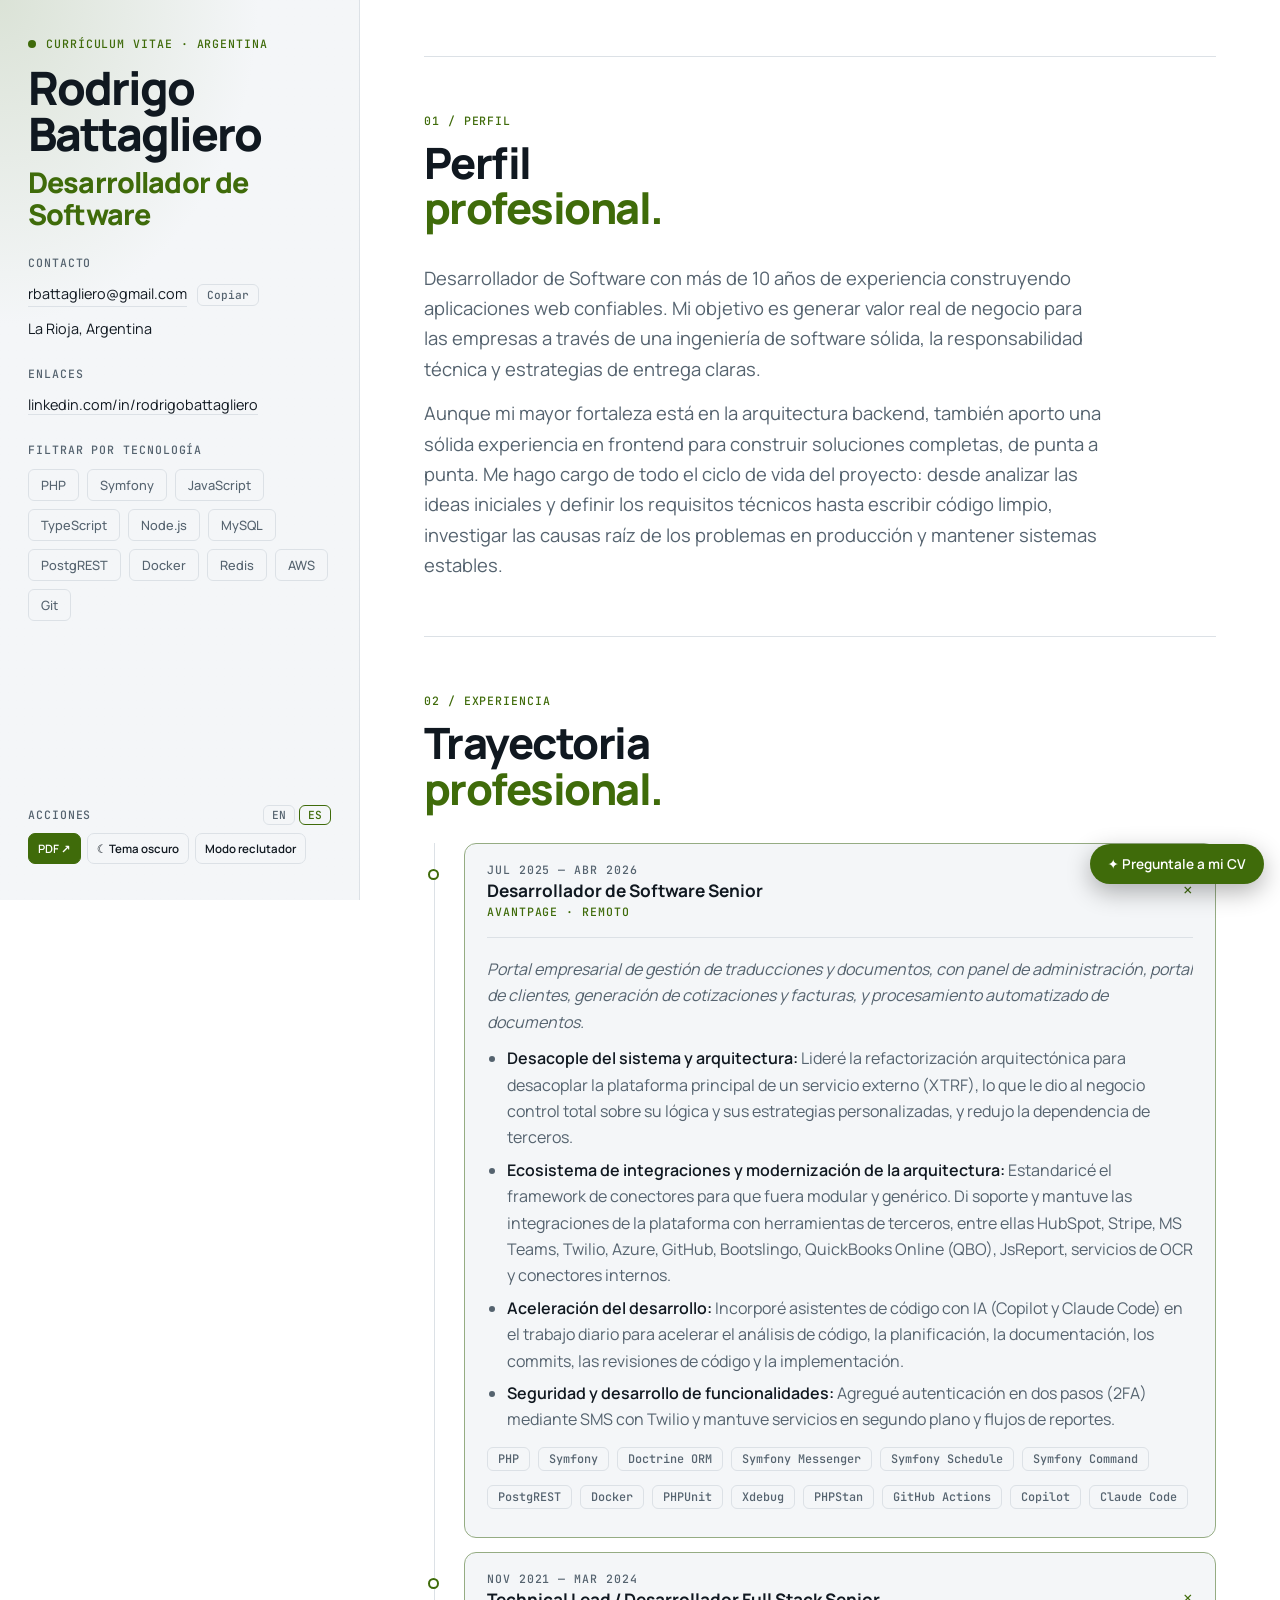
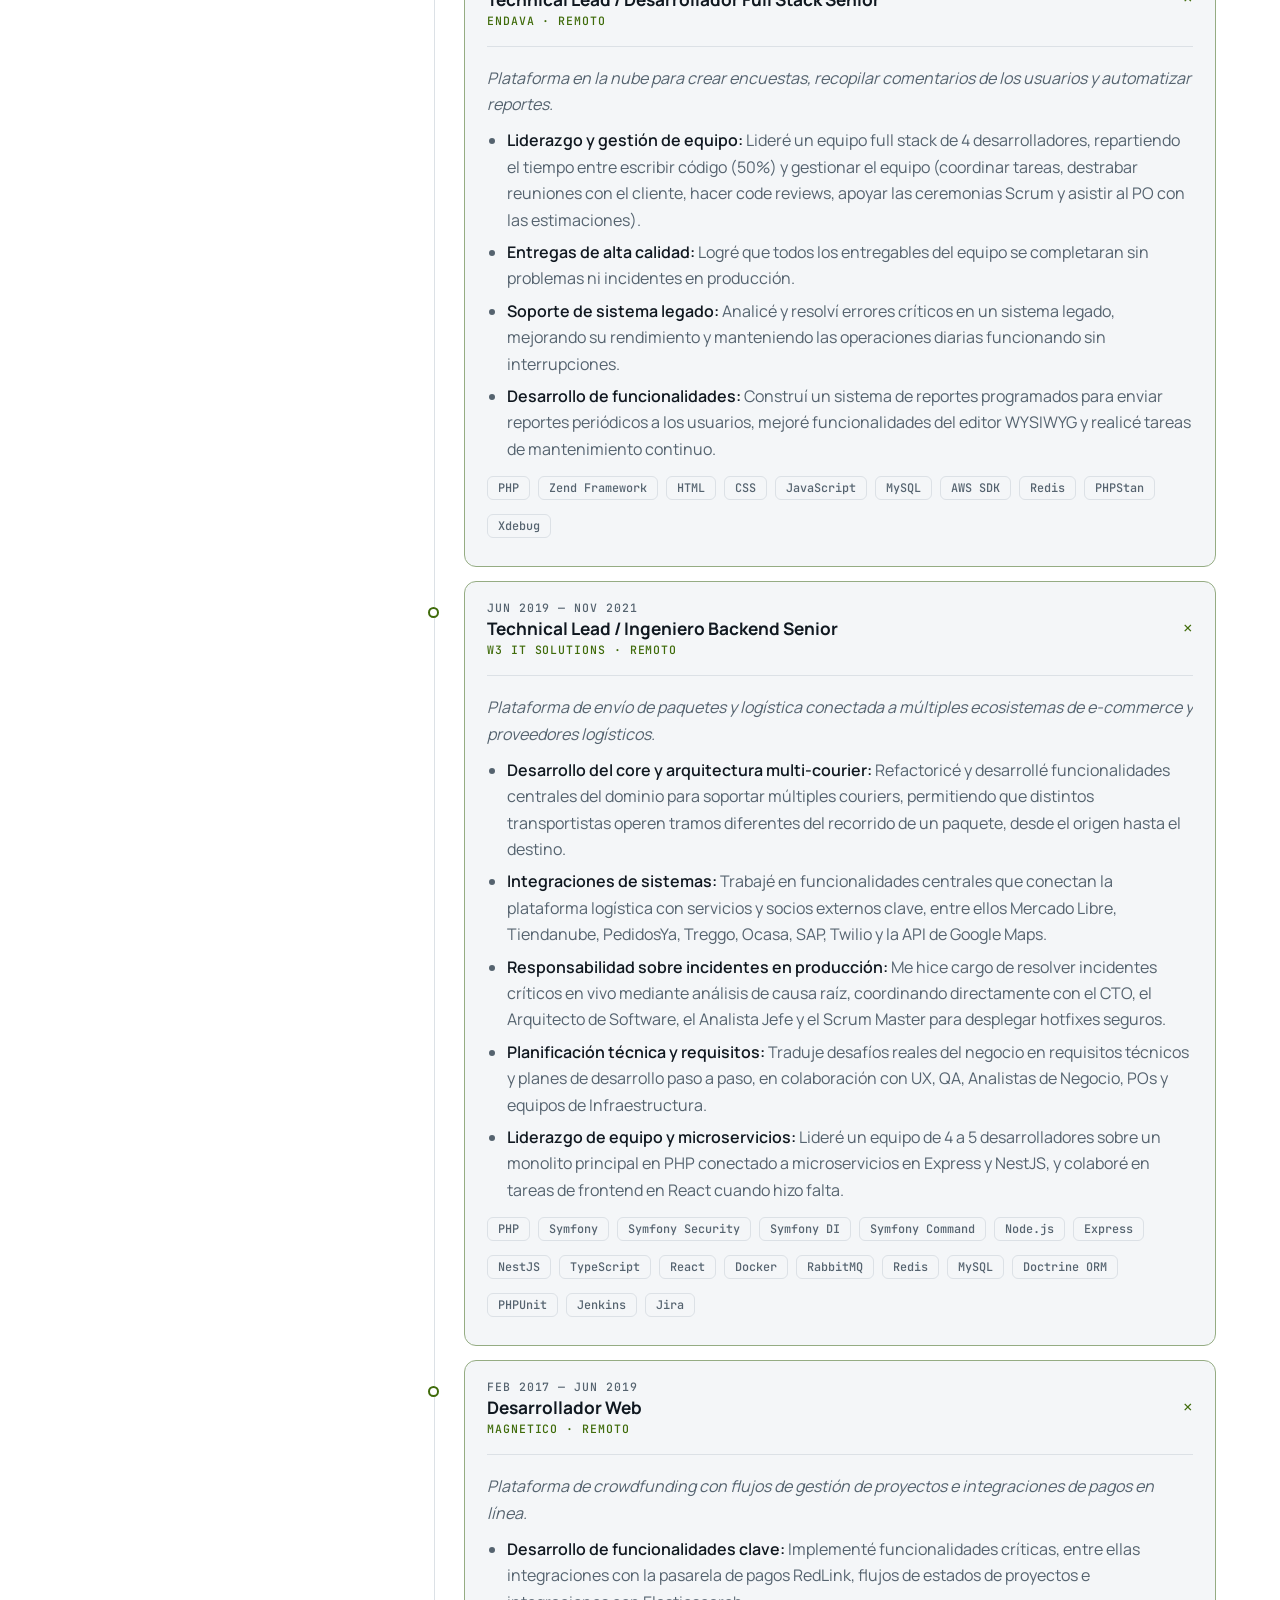
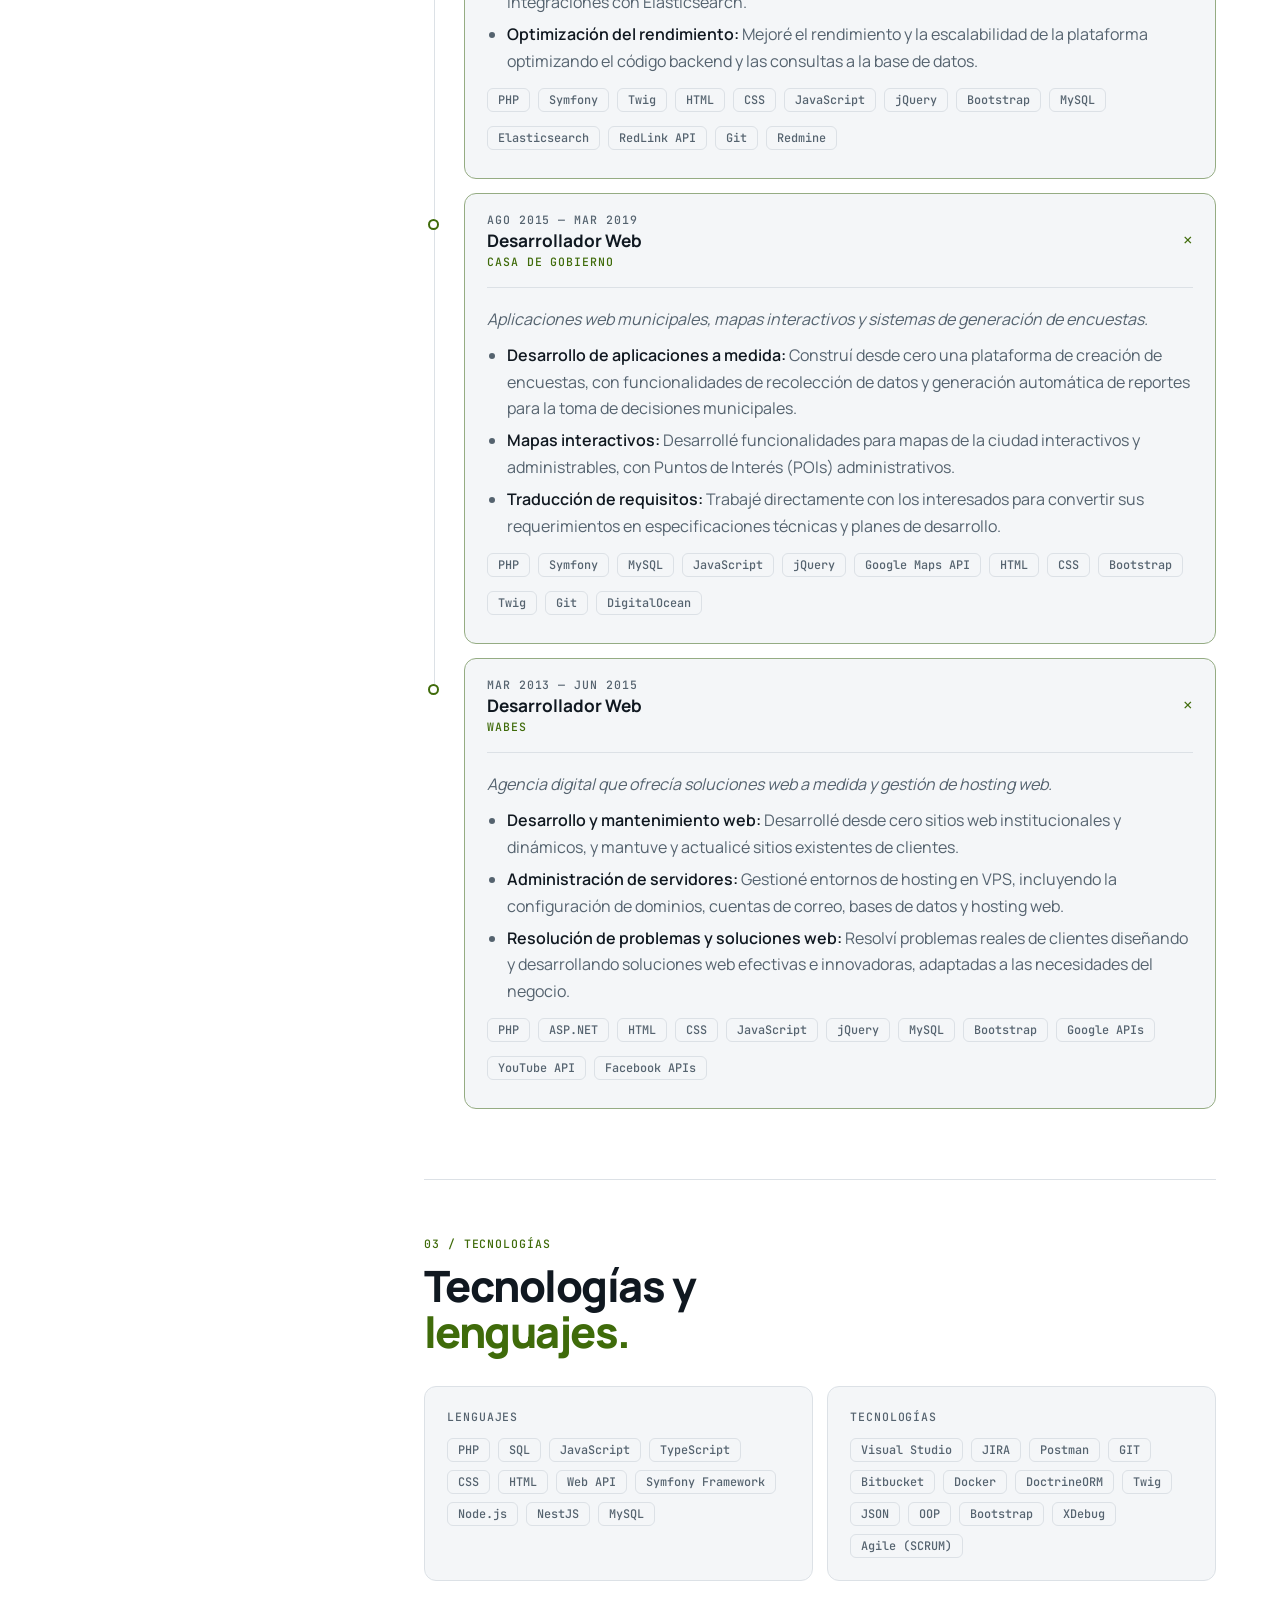
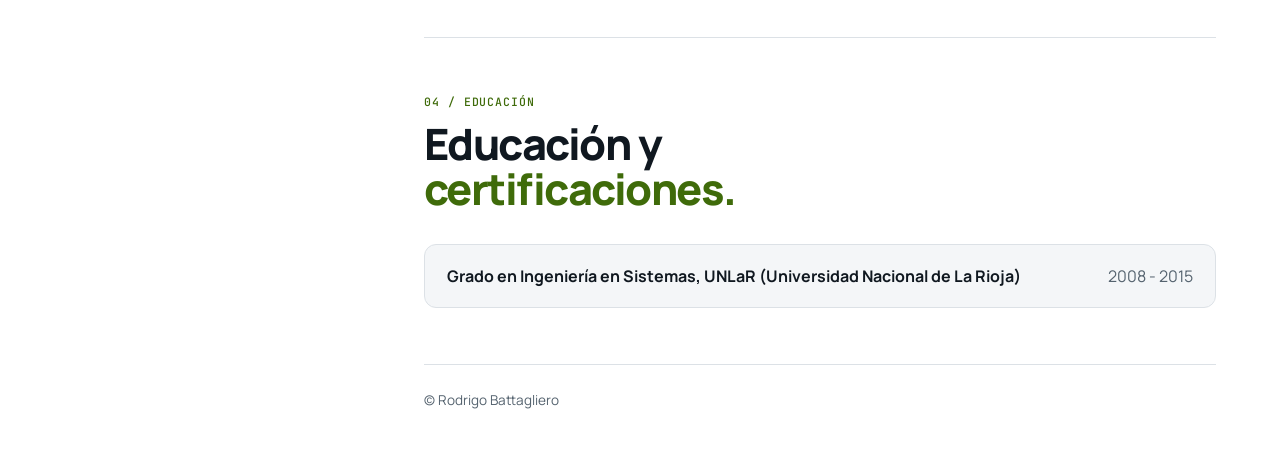
==== commit d1ccaf60: "Fix text" ====
--- a/public/es/index.html
+++ b/public/es/index.html
@@ -81,7 +81,7 @@
           "givenName": "Rodrigo",
           "familyName": "Battagliero",
           "jobTitle": "Desarrollador de Software",
-          "description": "Desarrollador de Software y Technical Lead con más de 10 años de experiencia construyendo aplicaciones web confiables. Mi objetivo es generar valor real de negocio para las empresas a través de una ingeniería de software sólida, la responsabilidad técnica y estrategias de entrega claras.",
+          "description": "Desarrollador de Software con más de 10 años de experiencia construyendo aplicaciones web confiables. Mi objetivo es generar valor real de negocio para las empresas a través de una ingeniería de software sólida, la responsabilidad técnica y estrategias de entrega claras.",
           "email": "mailto:rbattagliero@gmail.com",
           "address": {
             "@type": "PostalAddress",
@@ -288,11 +288,11 @@
             <h2 class="t">Perfil <em>profesional.</em></h2>
           </div>
           <p class="lead">
-            Desarrollador de Software y Technical Lead con más de 10 años de
-            experiencia construyendo aplicaciones web confiables. Mi objetivo es
-            generar valor real de negocio para las empresas a través de una
-            ingeniería de software sólida, la responsabilidad técnica y
-            estrategias de entrega claras.
+            Desarrollador de Software con más de 10 años de experiencia
+            construyendo aplicaciones web confiables. Mi objetivo es generar
+            valor real de negocio para las empresas a través de una ingeniería
+            de software sólida, la responsabilidad técnica y estrategias de
+            entrega claras.
           </p>
           <p class="lead">
             Aunque mi mayor fortaleza está en la arquitectura backend, también
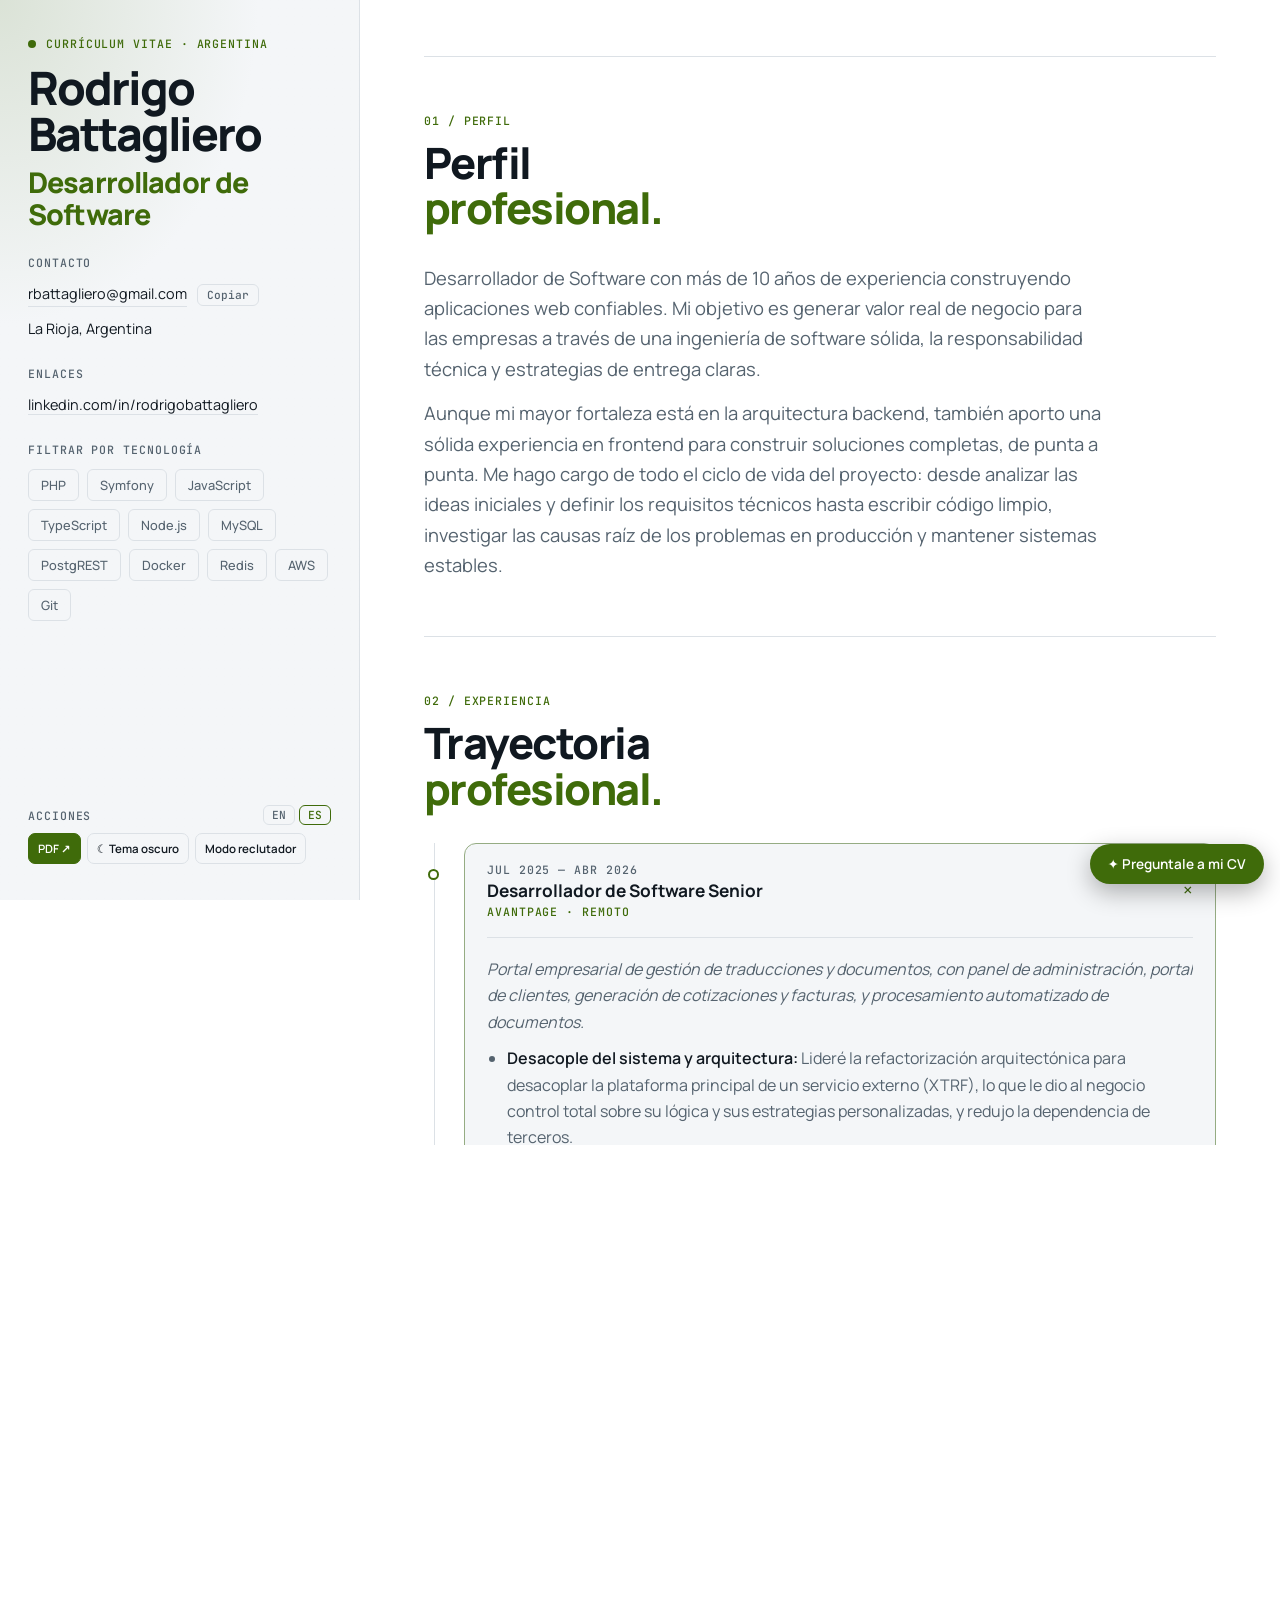
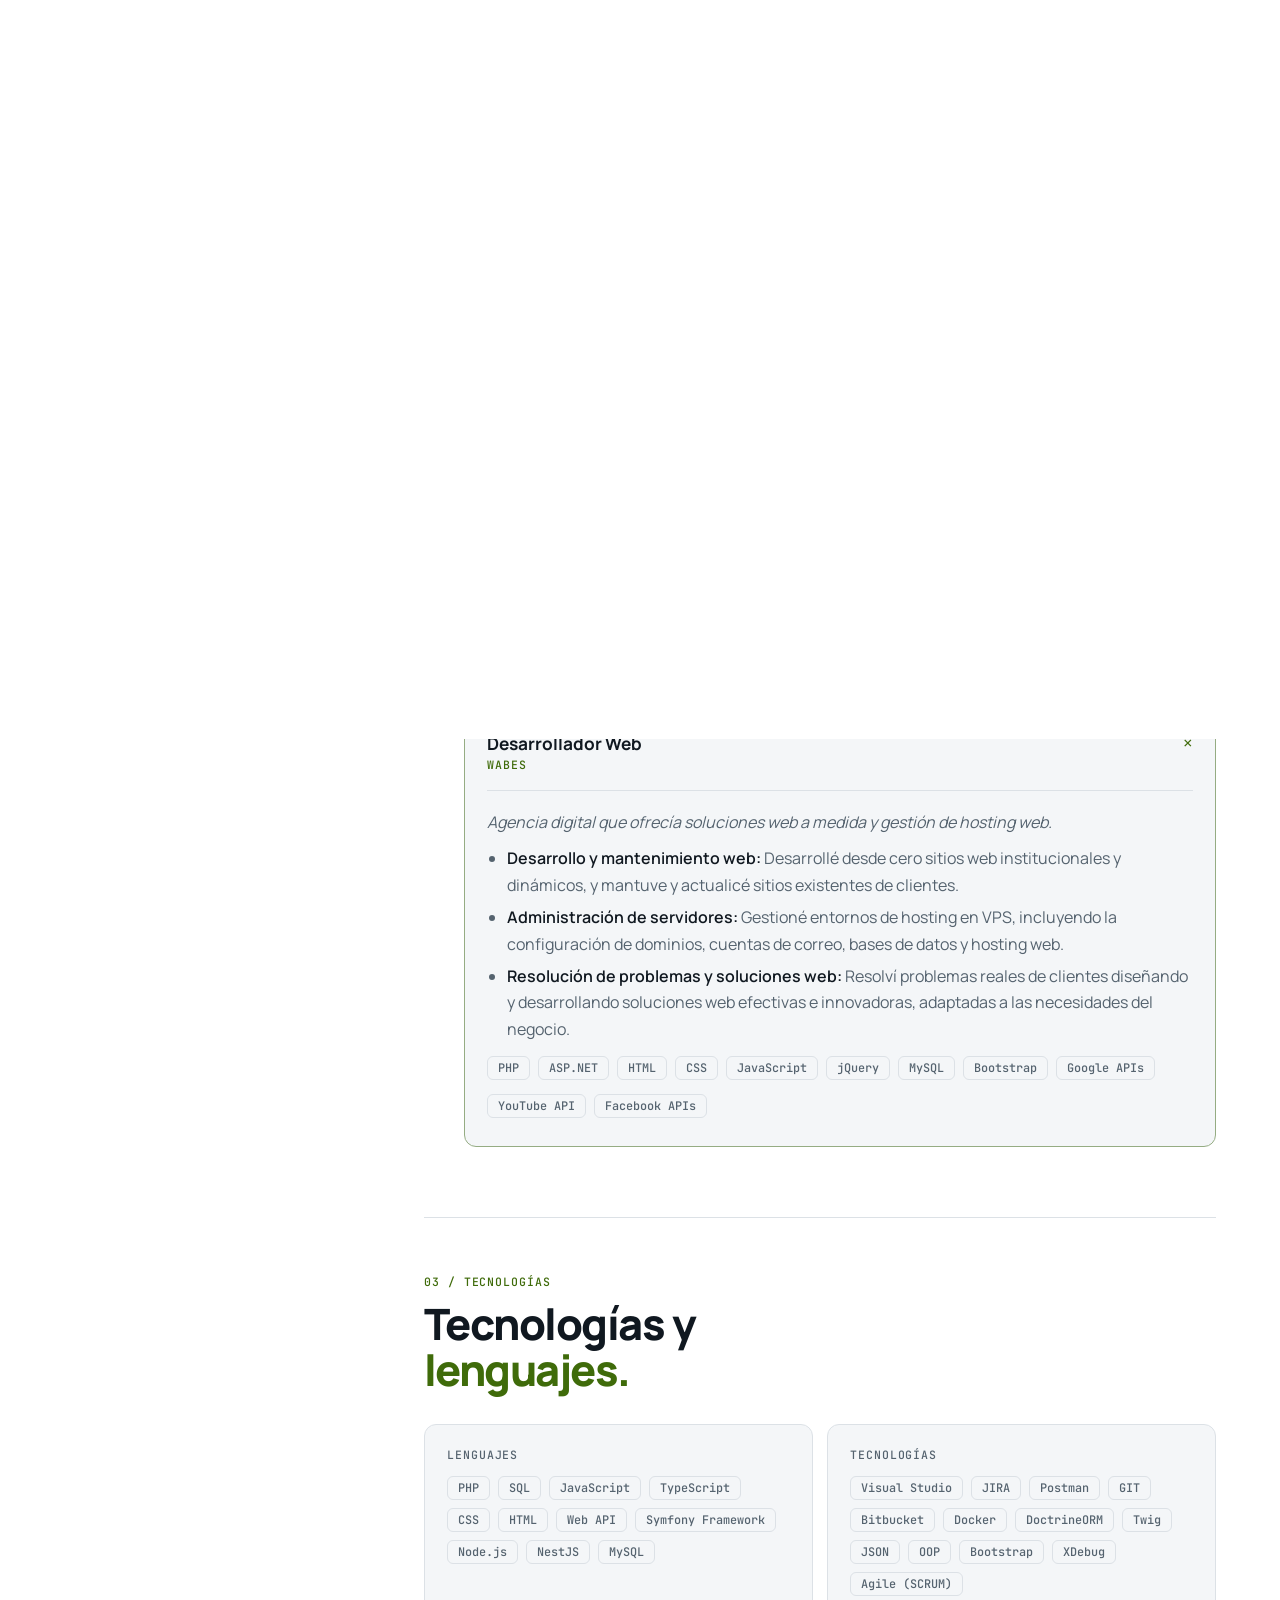
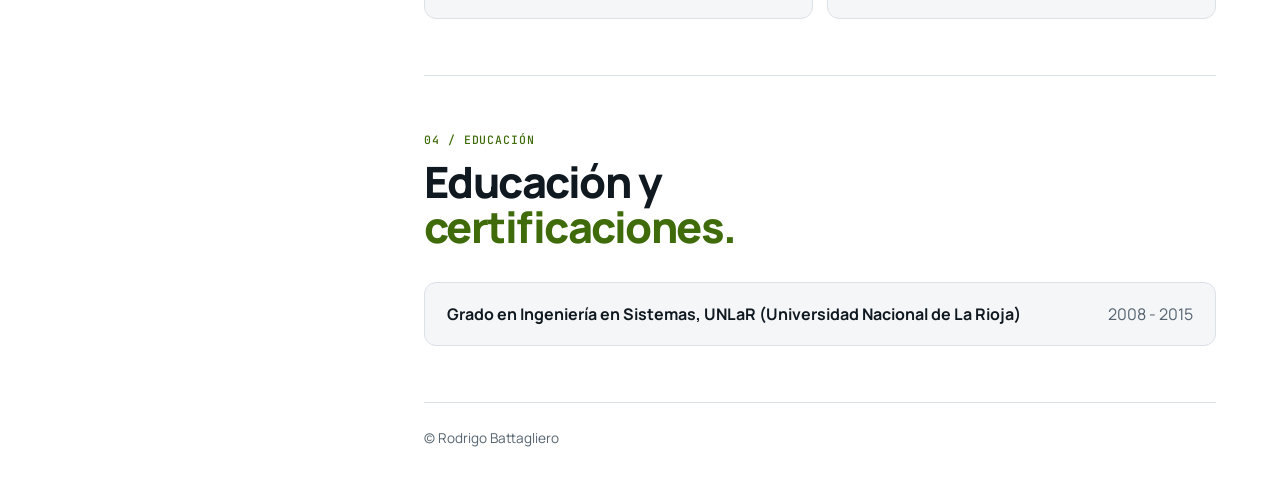
==== commit 1227dce0: "Add missing git tag" ====
--- a/public/es/index.html
+++ b/public/es/index.html
@@ -194,6 +194,9 @@
                 >linkedin.com/in/rodrigobattagliero</a
               >
             </li>
+            <li class="print-only">
+              <a href="https://rodrigo-battagliero.pages.dev/es/">rodrigo-battagliero.pages.dev/es/</a>
+            </li>
           </ul>
         </div>
         <div>
@@ -312,7 +315,7 @@
           <div class="timeline">
             <article
               class="job f open"
-              data-tech="PHP,Symfony,Doctrine ORM,Symfony Messenger,Symfony Schedule,Symfony Command,PostgREST,Docker,PHPUnit,Xdebug,PHPStan,GitHub Actions,Copilot,Claude Code"
+              data-tech="PHP,Symfony,Doctrine ORM,Symfony Messenger,Symfony Schedule,Symfony Command,PostgREST,Docker,PHPUnit,Xdebug,PHPStan,Git,GitHub Actions,Copilot,Claude Code"
             >
               <div class="rail"></div>
               <div class="jcard">
@@ -397,6 +400,7 @@
                       <li>PHPUnit</li>
                       <li>Xdebug</li>
                       <li>PHPStan</li>
+                      <li>Git</li>
                       <li>GitHub Actions</li>
                       <li>Copilot</li>
                       <li>Claude Code</li>
@@ -407,7 +411,7 @@
             </article>
             <article
               class="job f open"
-              data-tech="PHP,Zend Framework,HTML,CSS,JavaScript,MySQL,AWS,Redis,PHPStan,Xdebug"
+              data-tech="PHP,Zend Framework,HTML,CSS,JavaScript,MySQL,AWS,Redis,PHPStan,Xdebug,Git"
             >
               <div class="rail"></div>
               <div class="jcard">
@@ -480,6 +484,7 @@
                       <li>Redis</li>
                       <li>PHPStan</li>
                       <li>Xdebug</li>
+                      <li>Git</li>
                     </ul>
                   </div>
                 </div>
@@ -487,7 +492,7 @@
             </article>
             <article
               class="job f open"
-              data-tech="PHP,Symfony,Symfony Security,Symfony DI,Symfony Command,Node.js,Express,NestJS,TypeScript,React,Docker,RabbitMQ,Redis,MySQL,Doctrine ORM,PHPUnit,Jenkins,Jira"
+              data-tech="PHP,Symfony,Symfony Security,Symfony DI,Symfony Command,Node.js,Express,NestJS,TypeScript,React,Docker,RabbitMQ,Redis,MySQL,Doctrine ORM,PHPUnit,Jenkins,Jira,Git"
             >
               <div class="rail"></div>
               <div class="jcard">
@@ -586,6 +591,7 @@
                       <li>PHPUnit</li>
                       <li>Jenkins</li>
                       <li>Jira</li>
+                      <li>Git</li>
                     </ul>
                   </div>
                 </div>
--- a/public/assets/styles.css
+++ b/public/assets/styles.css
@@ -172,13 +172,16 @@
 .grid3--auto{grid-template-columns:repeat(2,minmax(0,1fr))}
 @media (max-width:900px){.grid3--auto{grid-template-columns:1fr}}
 
+/* Solo en pantalla: la URL del sitio online se muestra únicamente al imprimir/PDF */
+.print-only{display:none}
+
 /* PDF / impresión: siempre en modo reclutador (lo activa app.js) con encabezado compacto */
 @page{size:A4;margin:0}
 @media print{
   html,body{background:#fff!important}
   body{font-size:10pt;-webkit-print-color-adjust:exact;print-color-adjust:exact}
   .layout{display:block;max-width:none;min-height:0;padding:12mm 14mm;box-decoration-break:clone;-webkit-box-decoration-break:clone}
-  .side{position:static;height:auto;overflow:visible;display:grid;grid-template-columns:1fr auto 1fr;align-items:center;gap:0 14px;padding:0 0 8px;background:none!important;border:0;border-bottom:2px solid var(--acc);color:var(--ink)}
+  .side{position:static;height:auto;overflow:visible;display:grid;grid-template-columns:1fr auto 1fr;align-items:center;gap:0 32px;padding:0 0 10px;background:none!important;border:0;border-bottom:2px solid var(--acc);color:var(--ink)}
   .side>div:nth-child(1){grid-column:2;grid-row:1;text-align:center}
   .side>div:nth-child(2){grid-column:1;grid-row:1}
   .side>div:nth-child(3){grid-column:3;grid-row:1;text-align:right}
@@ -187,7 +190,9 @@
   .side h1 em{display:block;font-size:10pt;font-weight:500;margin:3px 0 0}
   .contact,.links{display:block;font-size:9pt;line-height:1.45}
   .contact li{display:block}
-  .links a{border:0;color:var(--ink);text-decoration:none}
+  .links li{display:block;white-space:nowrap}
+  .links a{border:0;color:var(--ink);text-decoration:underline}
+  .print-only{display:block!important}
   :root[data-view="recruiter"] main{padding:8px 0 0;font-size:9.5pt;line-height:1.4}
   :root[data-view="recruiter"] main .sec{padding:8px 0;break-inside:auto}
   :root[data-view="recruiter"] main h2.t{font-size:10pt;break-after:avoid}
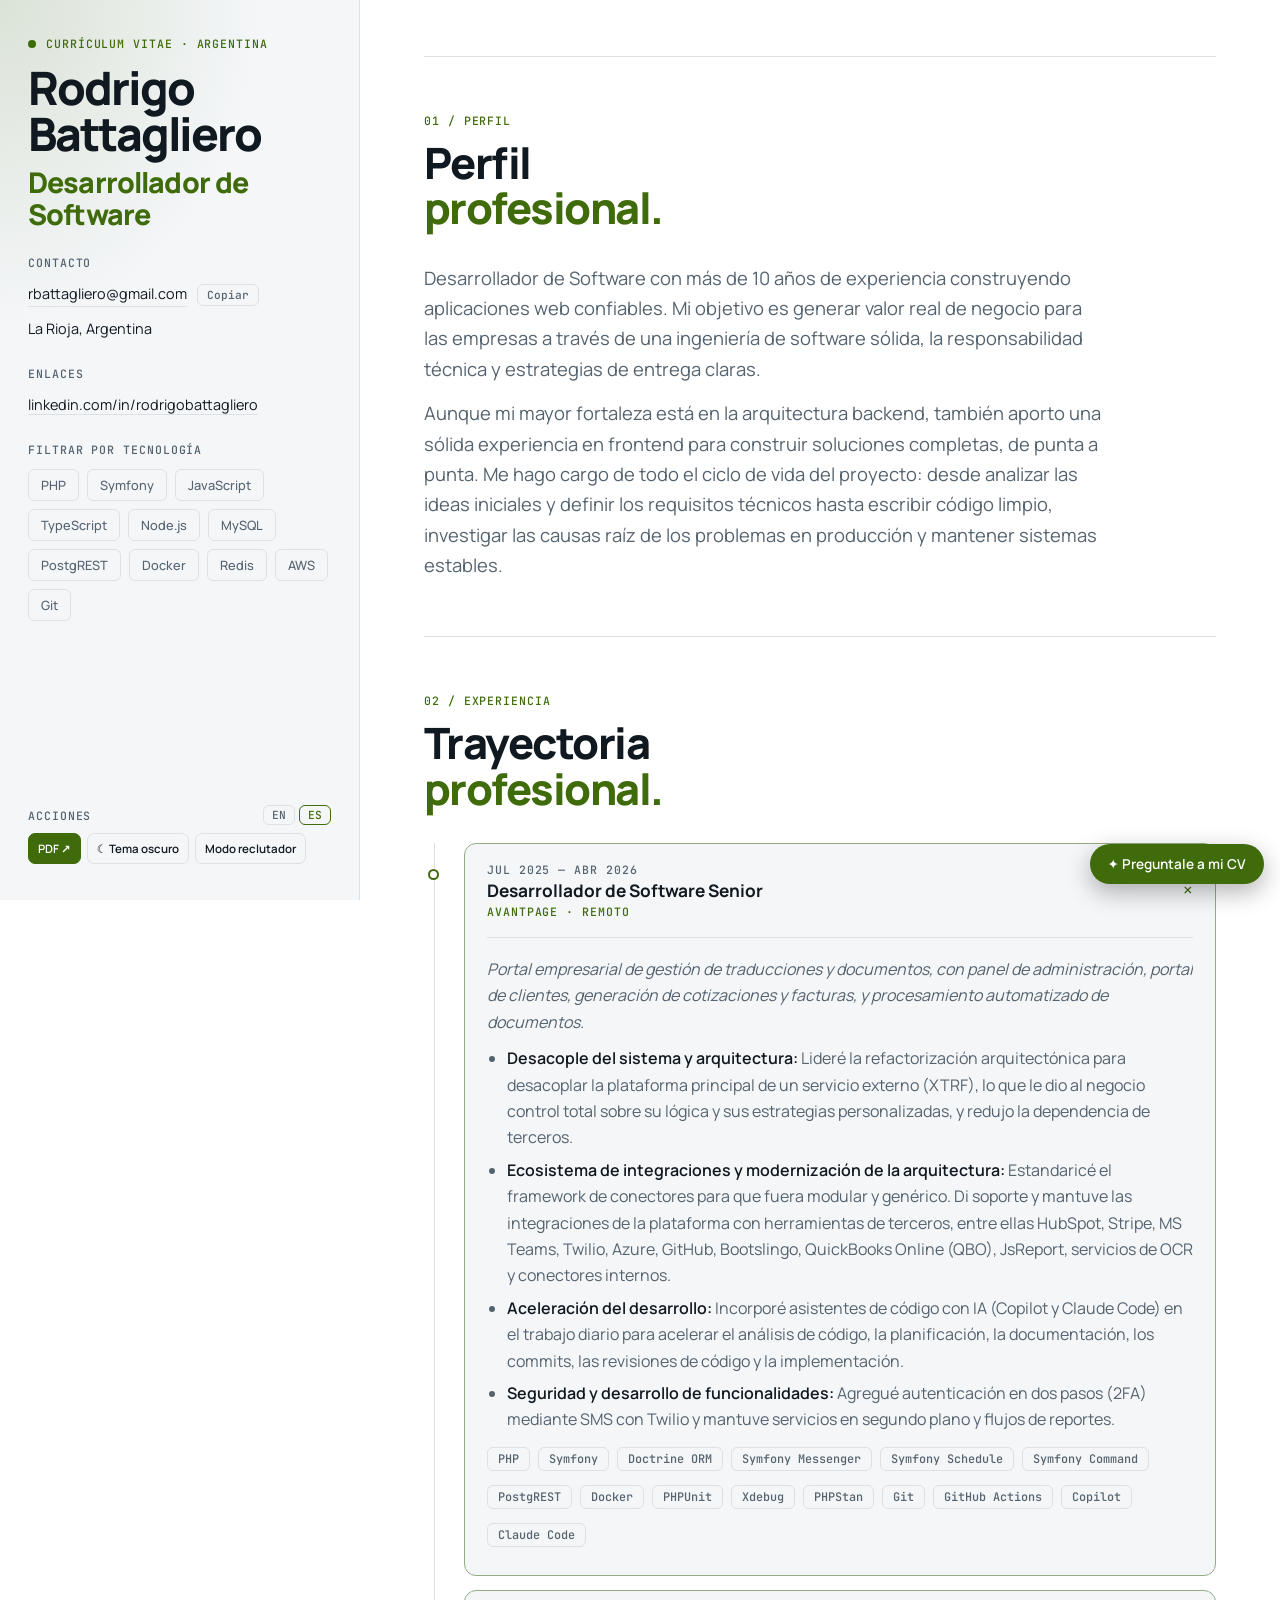
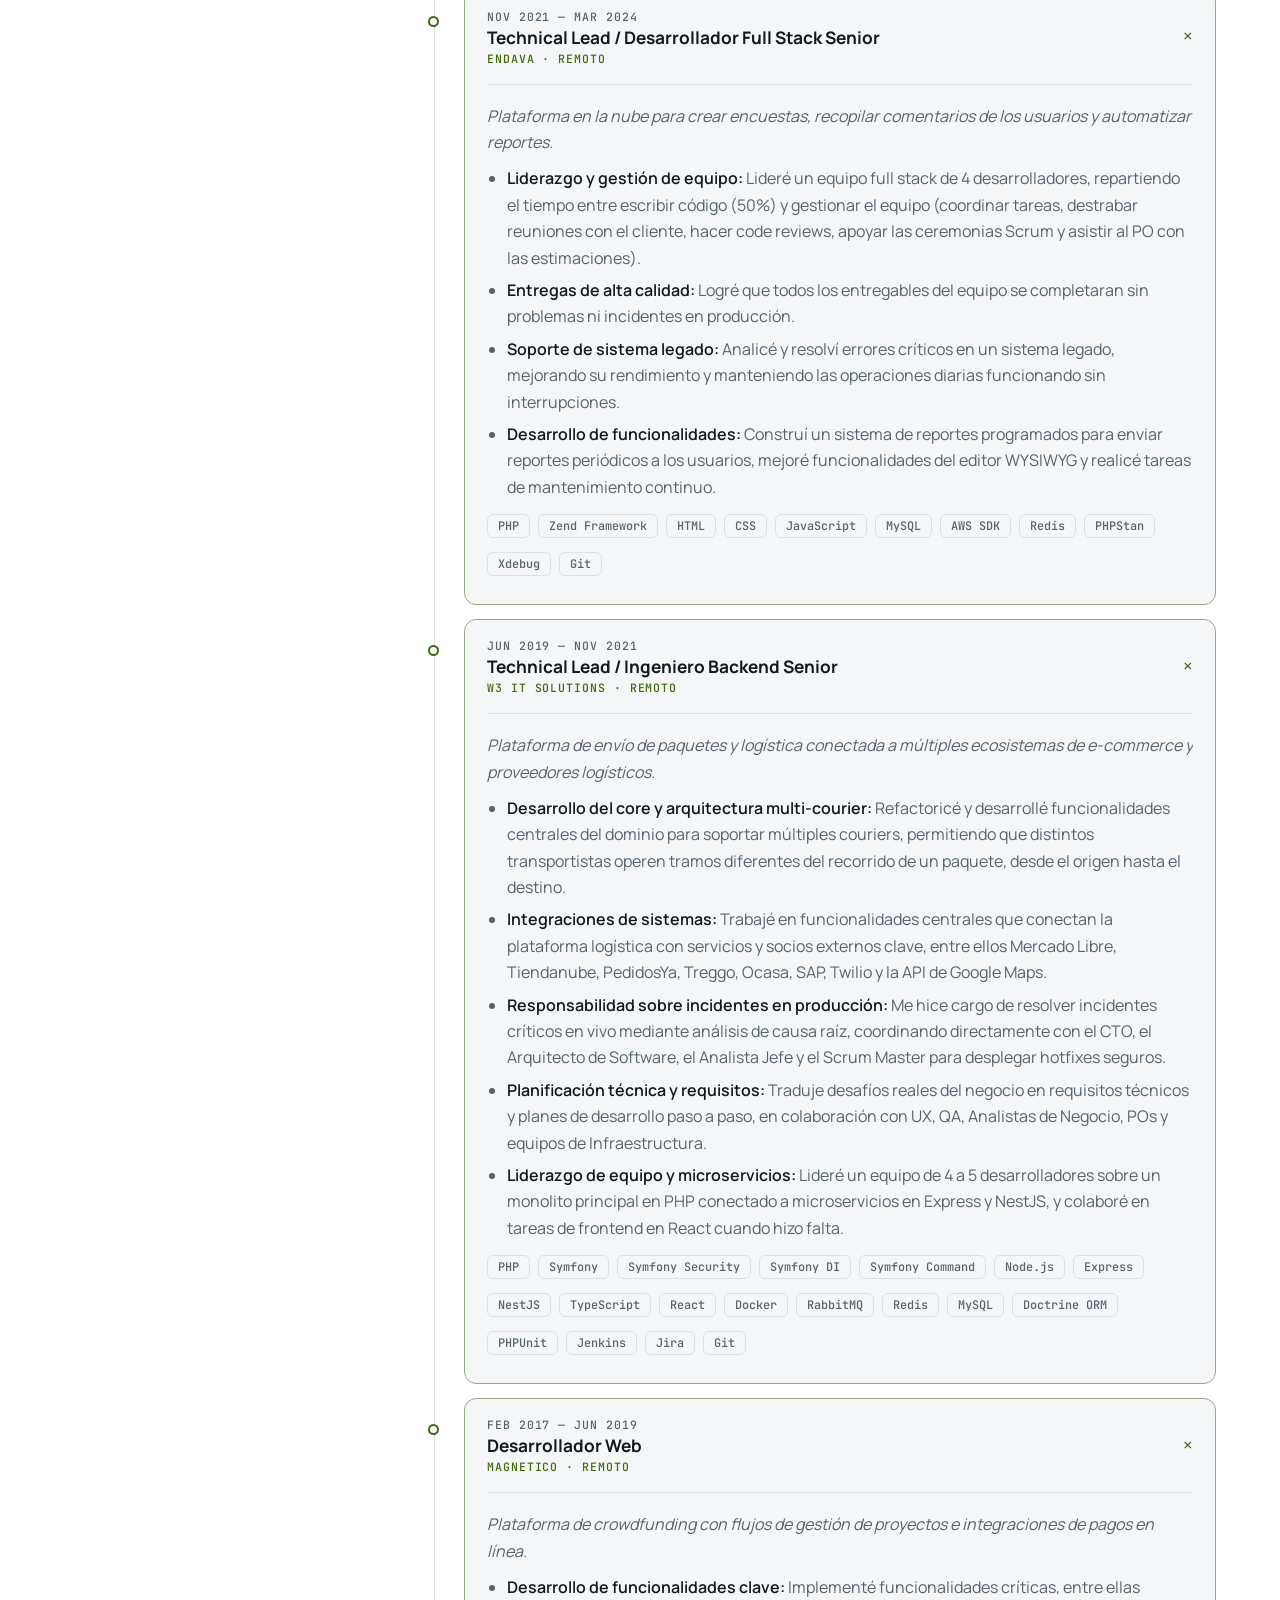
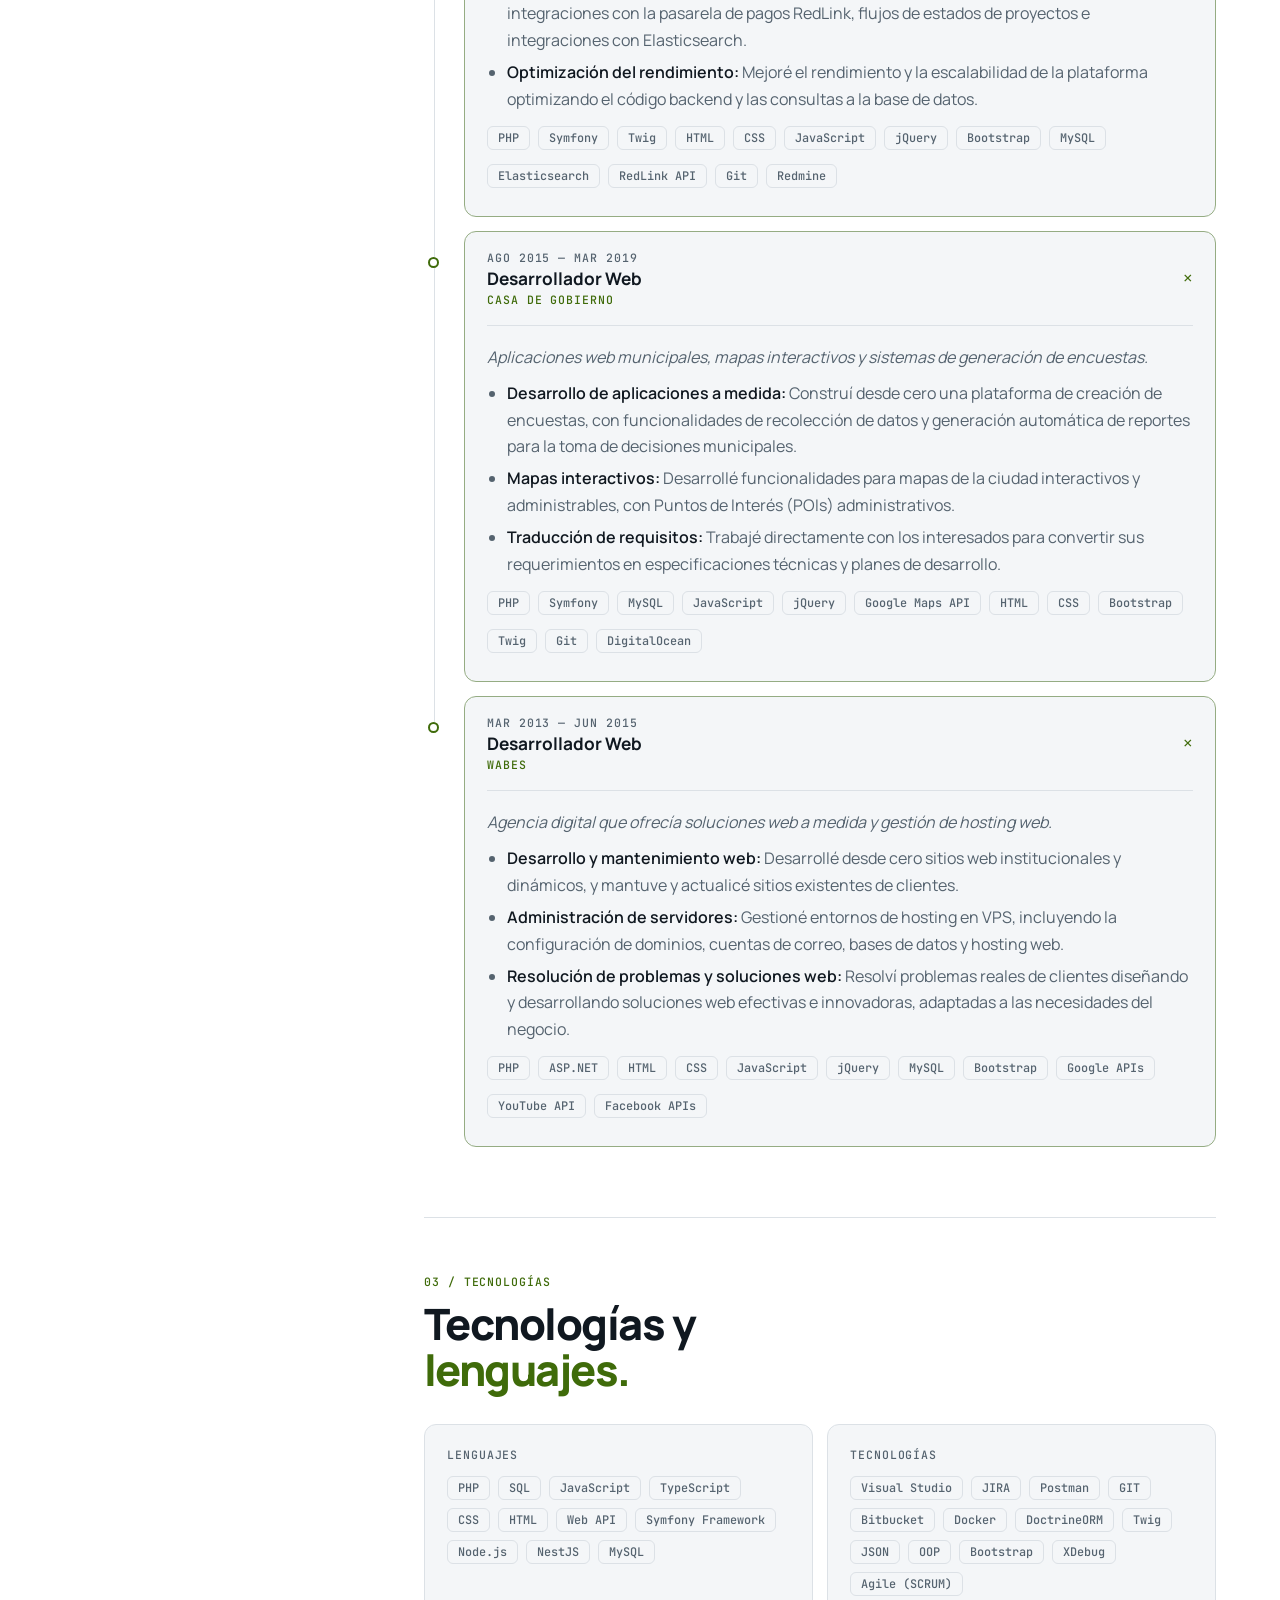
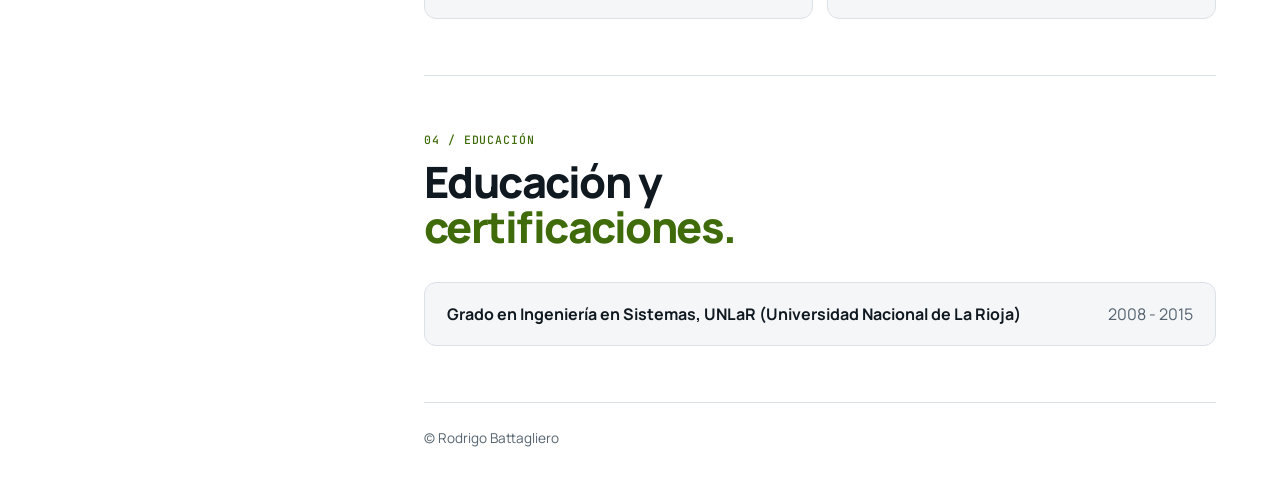
==== commit 24fdcb39: "Fix title" ====
--- a/public/es/index.html
+++ b/public/es/index.html
@@ -11,9 +11,7 @@
       href="https://fonts.googleapis.com/css2?family=JetBrains+Mono:wght@400;500&family=Manrope:wght@400;500;600;800&display=swap"
       rel="stylesheet"
     />
-    <title>
-      Rodrigo Battagliero · Desarrollador de Software (PHP / Symfony)
-    </title>
+    <title>Rodrigo Battagliero · Desarrollador de Software</title>
     <meta
       name="description"
       content="Rodrigo Battagliero, desarrollador de software de La Rioja, Argentina, con más de 10 años de experiencia en desarrollo web. PHP, Symfony, liderazgo técnico y metodologías ágiles."
@@ -51,7 +49,7 @@
     />
     <meta
       property="og:title"
-      content="Rodrigo Battagliero · Desarrollador de Software (PHP / Symfony)"
+      content="Rodrigo Battagliero · Desarrollador de Software"
     />
     <meta
       property="og:description"
@@ -64,7 +62,7 @@
     <meta name="twitter:card" content="summary" />
     <meta
       name="twitter:title"
-      content="Rodrigo Battagliero · Desarrollador de Software (PHP / Symfony)"
+      content="Rodrigo Battagliero · Desarrollador de Software"
     />
     <meta
       name="twitter:description"
@@ -195,7 +193,9 @@
               >
             </li>
             <li class="print-only">
-              <a href="https://rodrigo-battagliero.pages.dev/es/">rodrigo-battagliero.pages.dev/es/</a>
+              <a href="https://rodrigo-battagliero.pages.dev/es/"
+                >rodrigo-battagliero.pages.dev/es/</a
+              >
             </li>
           </ul>
         </div>
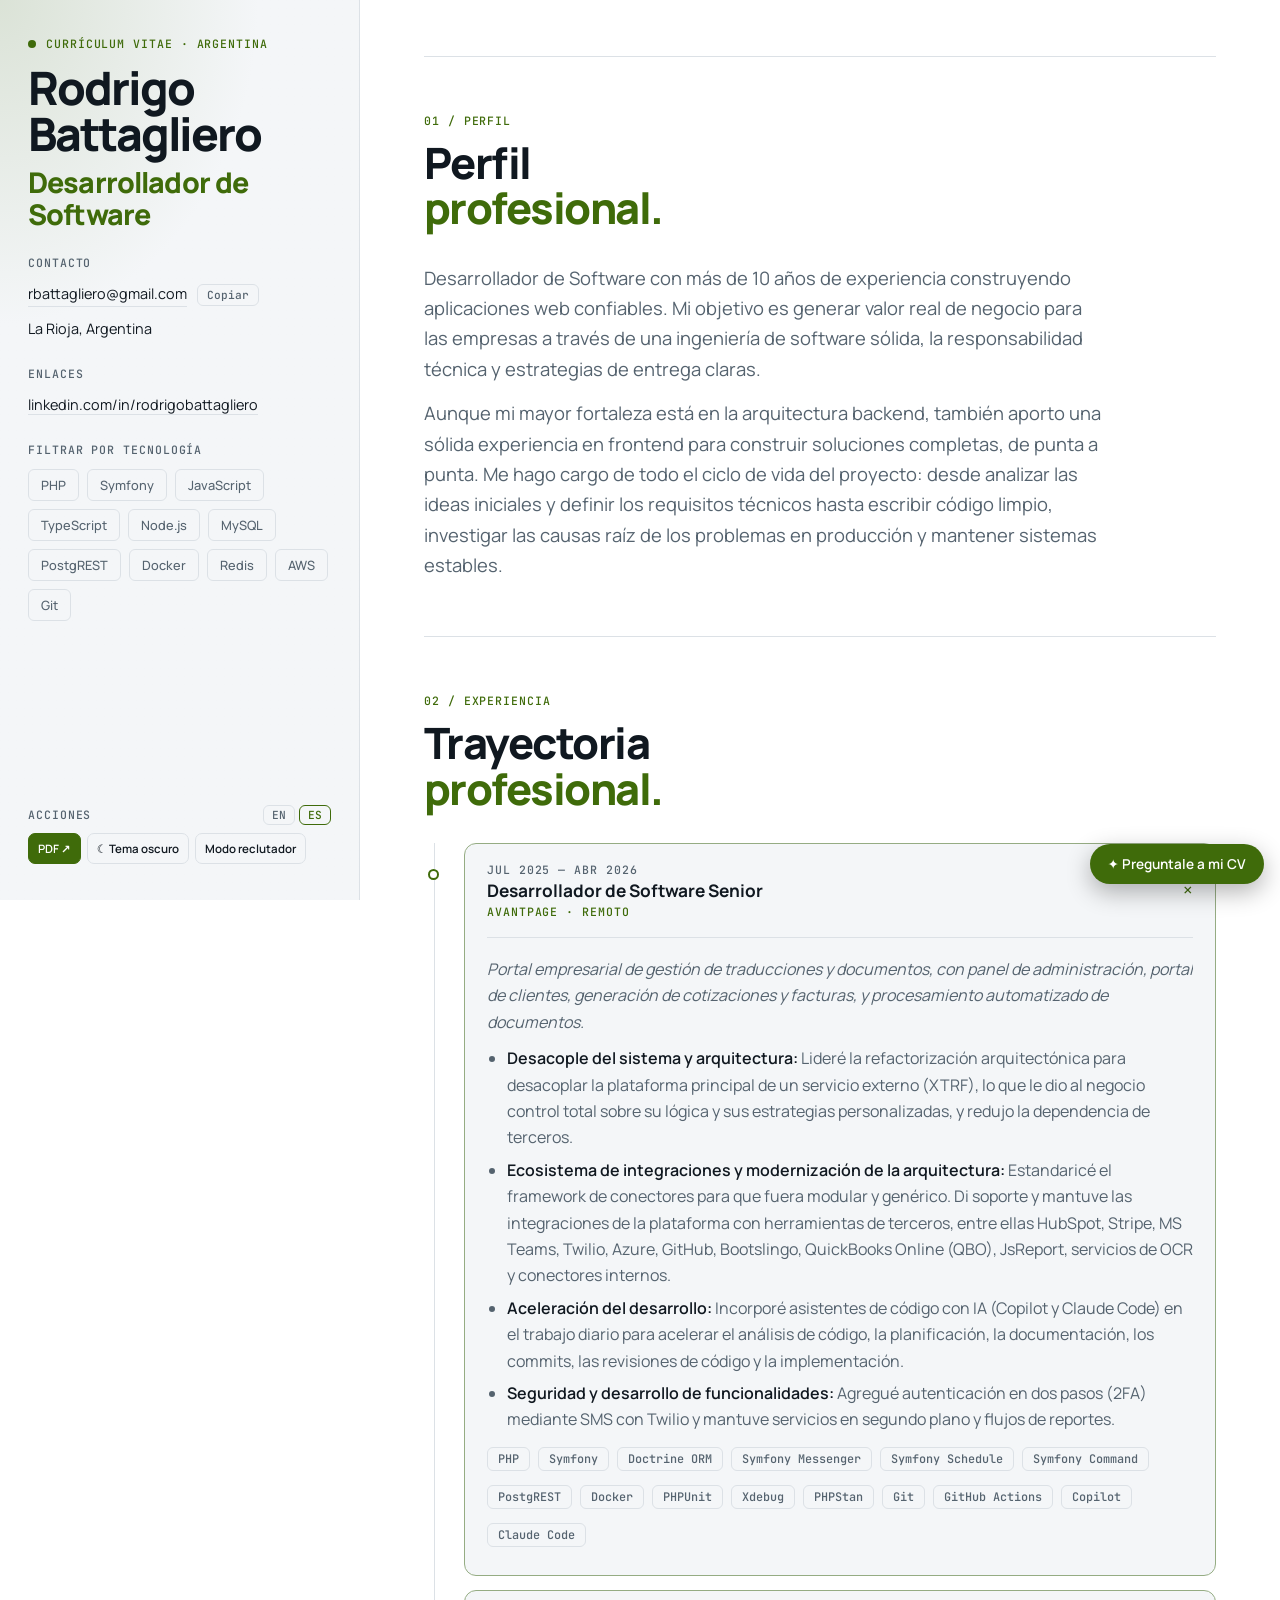
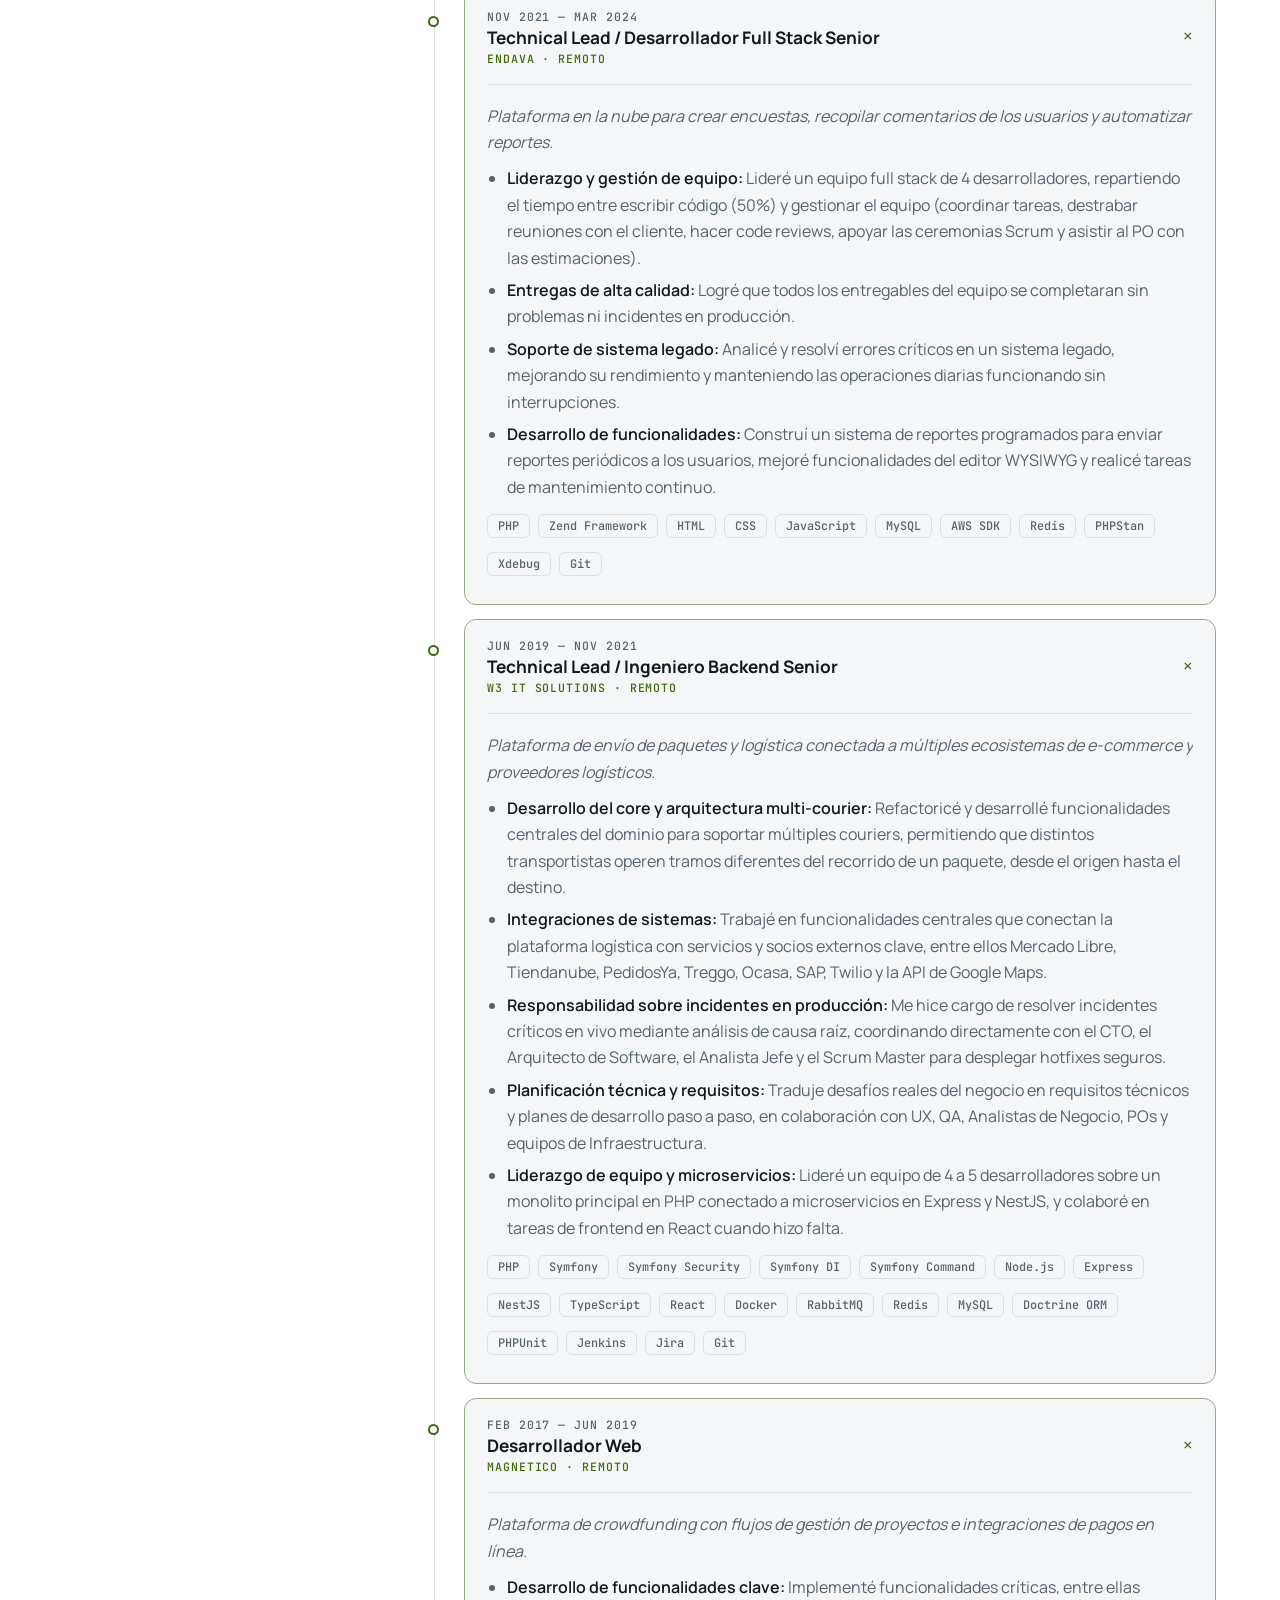
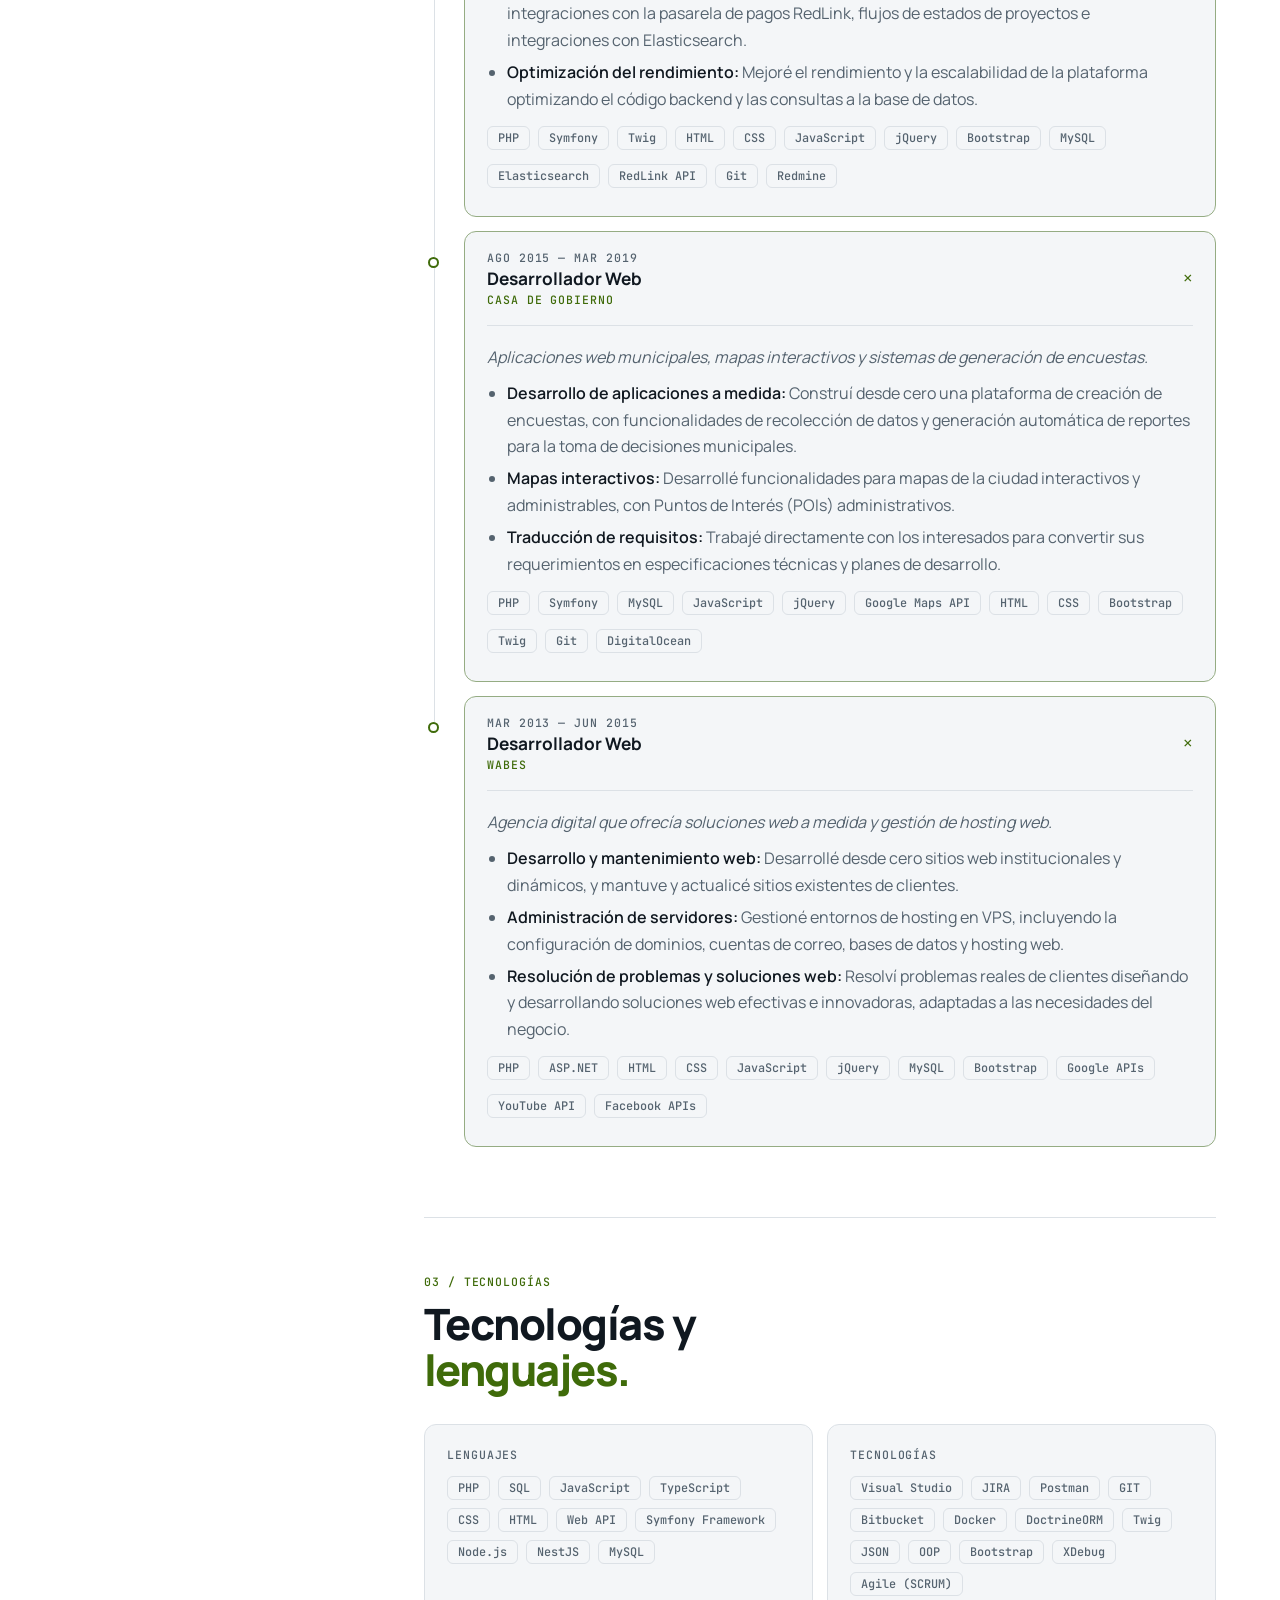
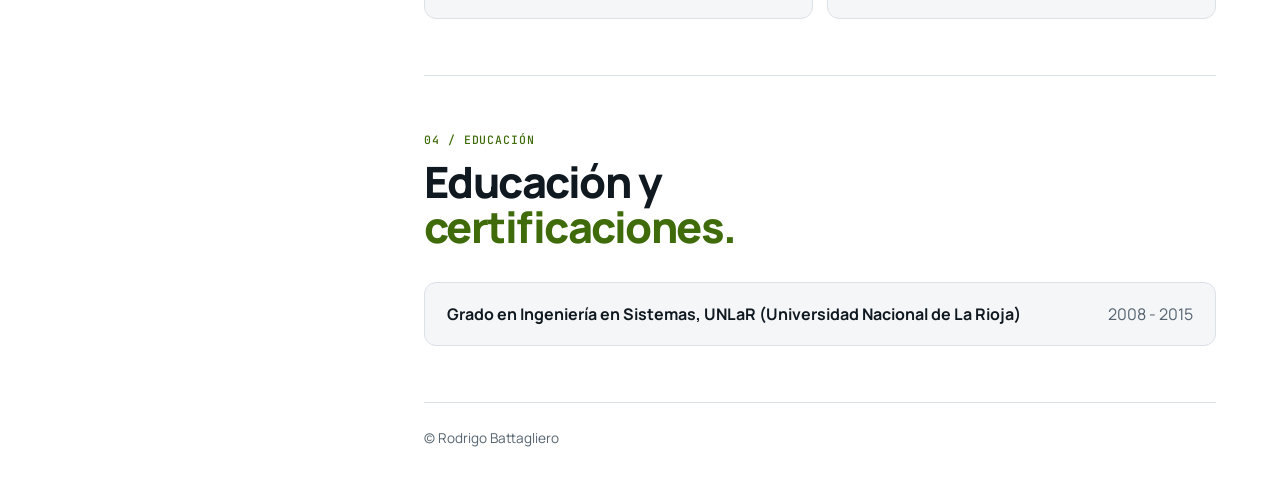
==== commit d2fb92f8: "Add img for sharing" ====
--- a/public/es/index.html
+++ b/public/es/index.html
@@ -57,9 +57,15 @@
     />
     <meta property="og:locale" content="es_AR" />
     <meta property="og:locale:alternate" content="en_US" />
+    <meta property="og:site_name" content="rodrigo-battagliero.pages.dev/es" />
+    <meta property="og:image" content="https://rodrigo-battagliero.pages.dev/es/og.png" />
+    <meta property="og:image:width" content="1200" />
+    <meta property="og:image:height" content="627" />
+    <meta property="og:image:type" content="image/png" />
+    <meta property="og:image:alt" content="Rodrigo Battagliero · Desarrollador de Software" />
     <meta property="profile:first_name" content="Rodrigo" />
     <meta property="profile:last_name" content="Battagliero" />
-    <meta name="twitter:card" content="summary" />
+    <meta name="twitter:card" content="summary_large_image" />
     <meta
       name="twitter:title"
       content="Rodrigo Battagliero · Desarrollador de Software"
@@ -67,6 +73,14 @@
     <meta
       name="twitter:description"
       content="Rodrigo Battagliero, desarrollador de software de La Rioja, Argentina, con más de 10 años de experiencia en desarrollo web. PHP, Symfony, liderazgo técnico y metodologías ágiles."
+    />
+    <meta
+      name="twitter:image"
+      content="https://rodrigo-battagliero.pages.dev/es/og.png"
+    />
+    <meta
+      name="twitter:image:alt"
+      content="Rodrigo Battagliero · Desarrollador de Software"
     />
     <script type="application/ld+json">
       {
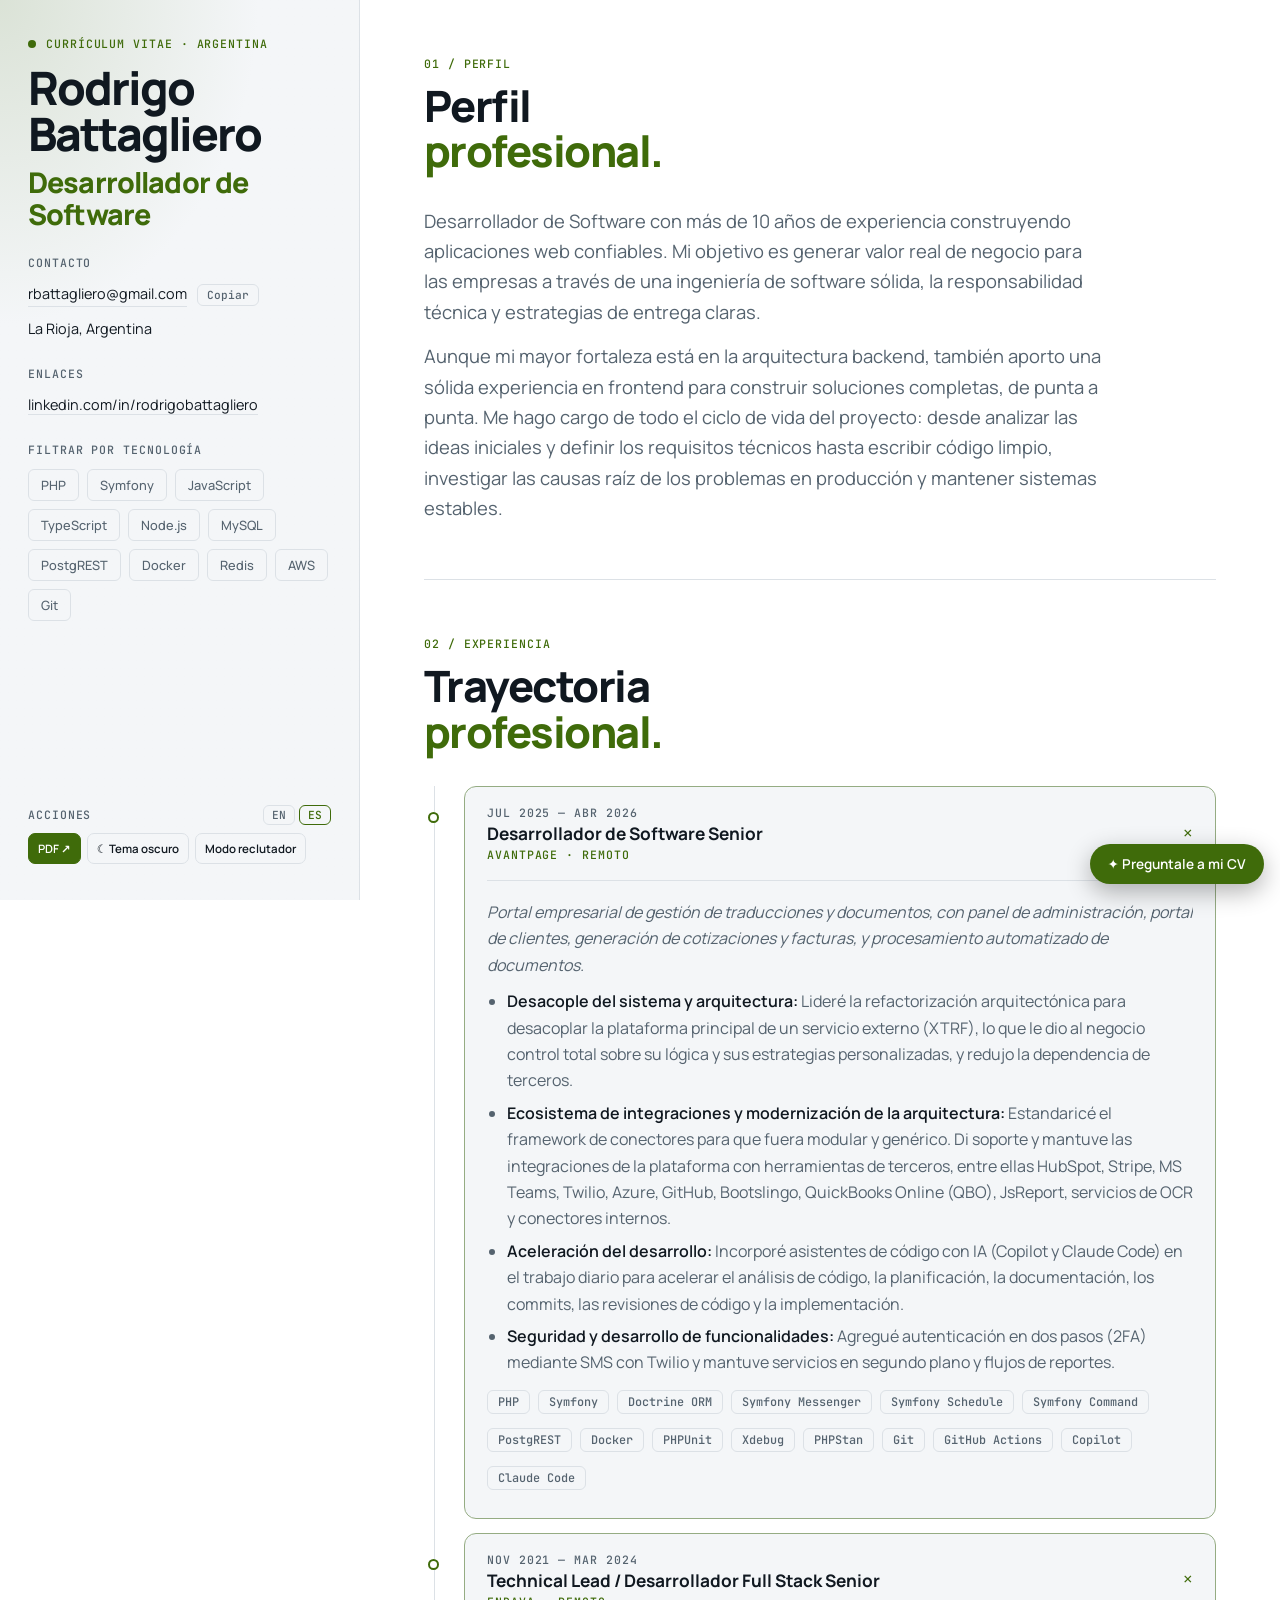
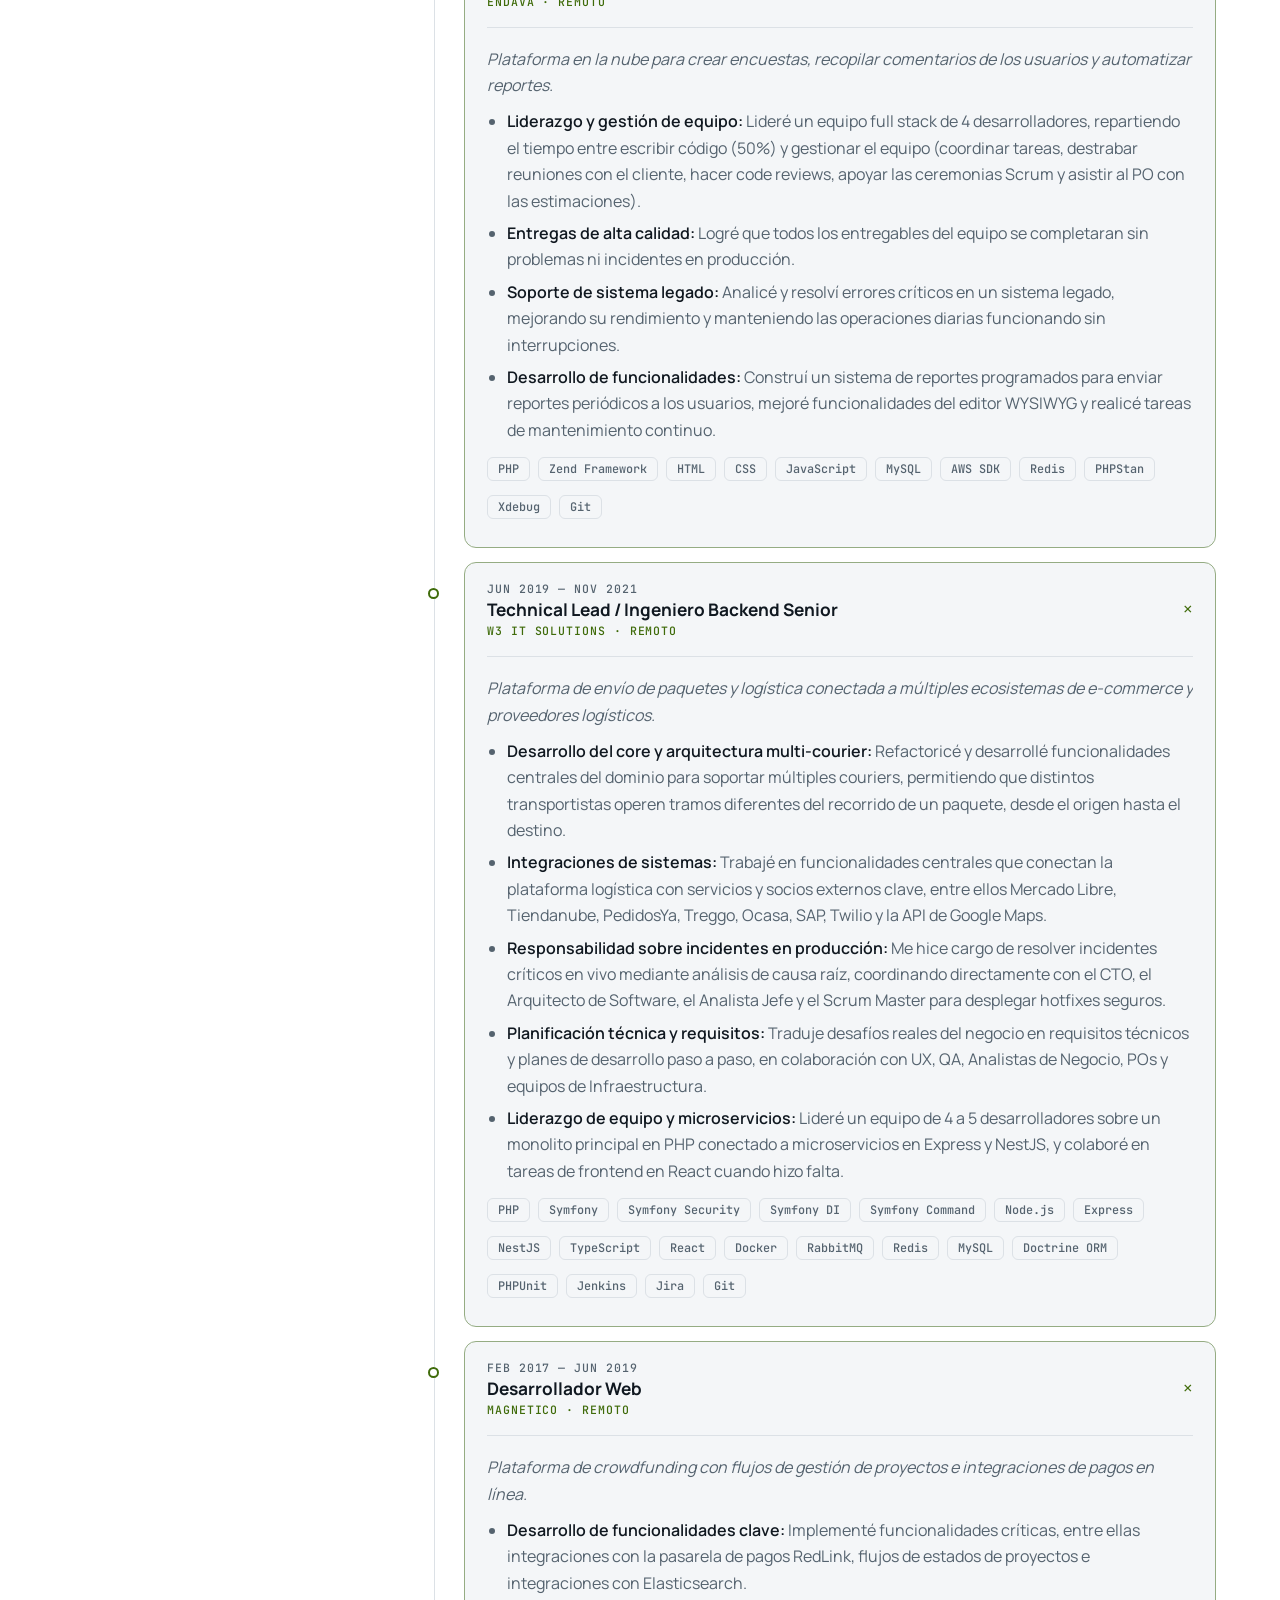
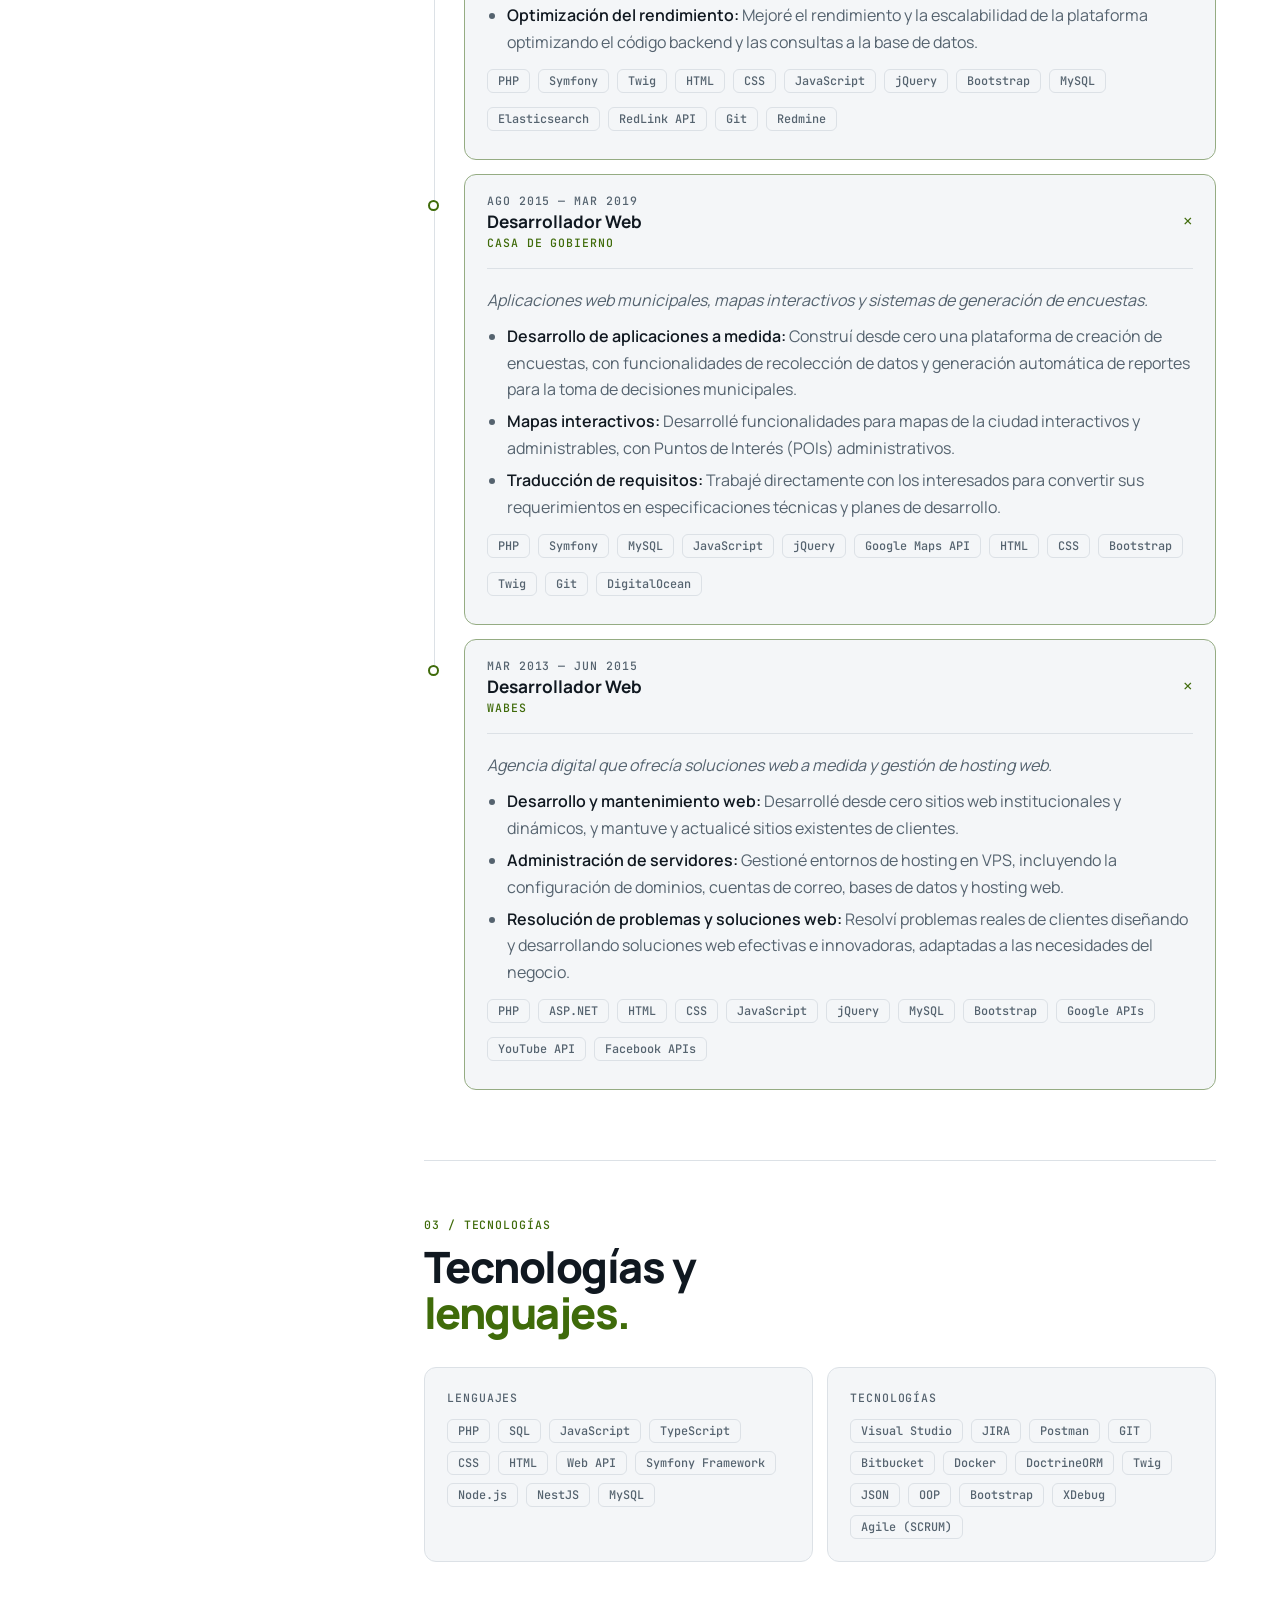
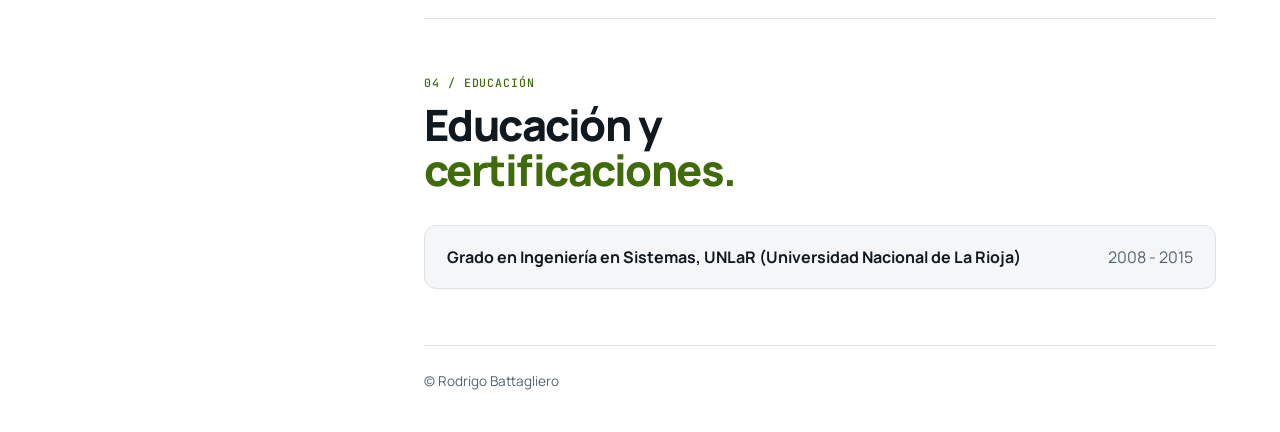
==== commit 89a8e020: "Add favicon" ====
--- a/public/es/index.html
+++ b/public/es/index.html
@@ -169,6 +169,11 @@
           d.dataset.view = "recruiter";
       } catch (e) {}
     </script>
+    <link rel="icon" href="../assets/favicon.svg" type="image/svg+xml" />
+    <link rel="icon" href="../assets/favicon-32.png" sizes="32x32" type="image/png" />
+    <link rel="icon" href="../assets/favicon-16.png" sizes="16x16" type="image/png" />
+    <link rel="apple-touch-icon" href="../assets/apple-touch-icon.png" />
+    <link rel="manifest" href="../site.webmanifest" />
     <link rel="stylesheet" href="../assets/styles.css" />
   </head>
   <body>
--- a/public/assets/styles.css
+++ b/public/assets/styles.css
@@ -37,7 +37,7 @@
 
 /* Contenido */
 main{padding:56px clamp(24px,5vw,64px) 40px;min-width:0}
-.sec{padding:56px 0;border-top:1px solid var(--line)}.sec:first-child{border-top:0;padding-top:0}
+.sec{padding:56px 0;border-top:1px solid var(--line)}.sec:first-of-type{border-top:0;padding-top:0}
 .sh{margin-bottom:32px}.sh .mono{color:var(--acc);margin:0 0 12px}
 h2.t{font:800 clamp(1.9rem,3.5vw,2.7rem)/1.05 var(--sans);letter-spacing:-.035em;margin:0}
 h2.t em{display:block;font-style:normal;color:var(--acc)}
@@ -111,7 +111,7 @@
 [data-view="recruiter"] main .mono{font:inherit;letter-spacing:0;text-transform:none}
 [data-view="recruiter"] main .rail,[data-view="recruiter"] main .ic,[data-view="recruiter"] main .sh .mono,[data-view="recruiter"] main .filterbar{display:none!important}
 [data-view="recruiter"] main .sec{padding:12px 0;border-top:1px solid var(--line)}
-[data-view="recruiter"] main .sec:first-child{border-top:0;padding-top:0}
+[data-view="recruiter"] main .sec:first-of-type{border-top:0;padding-top:0}
 [data-view="recruiter"] main .sh{margin:0 0 8px}
 [data-view="recruiter"] main h2.t{font:700 .95rem var(--sans);letter-spacing:.04em;text-transform:uppercase;color:var(--acc);background:#F1F7E4;border-left:4px solid var(--acc);padding:4px 10px}
 [data-view="recruiter"] main h2.t em{display:inline;color:inherit}
